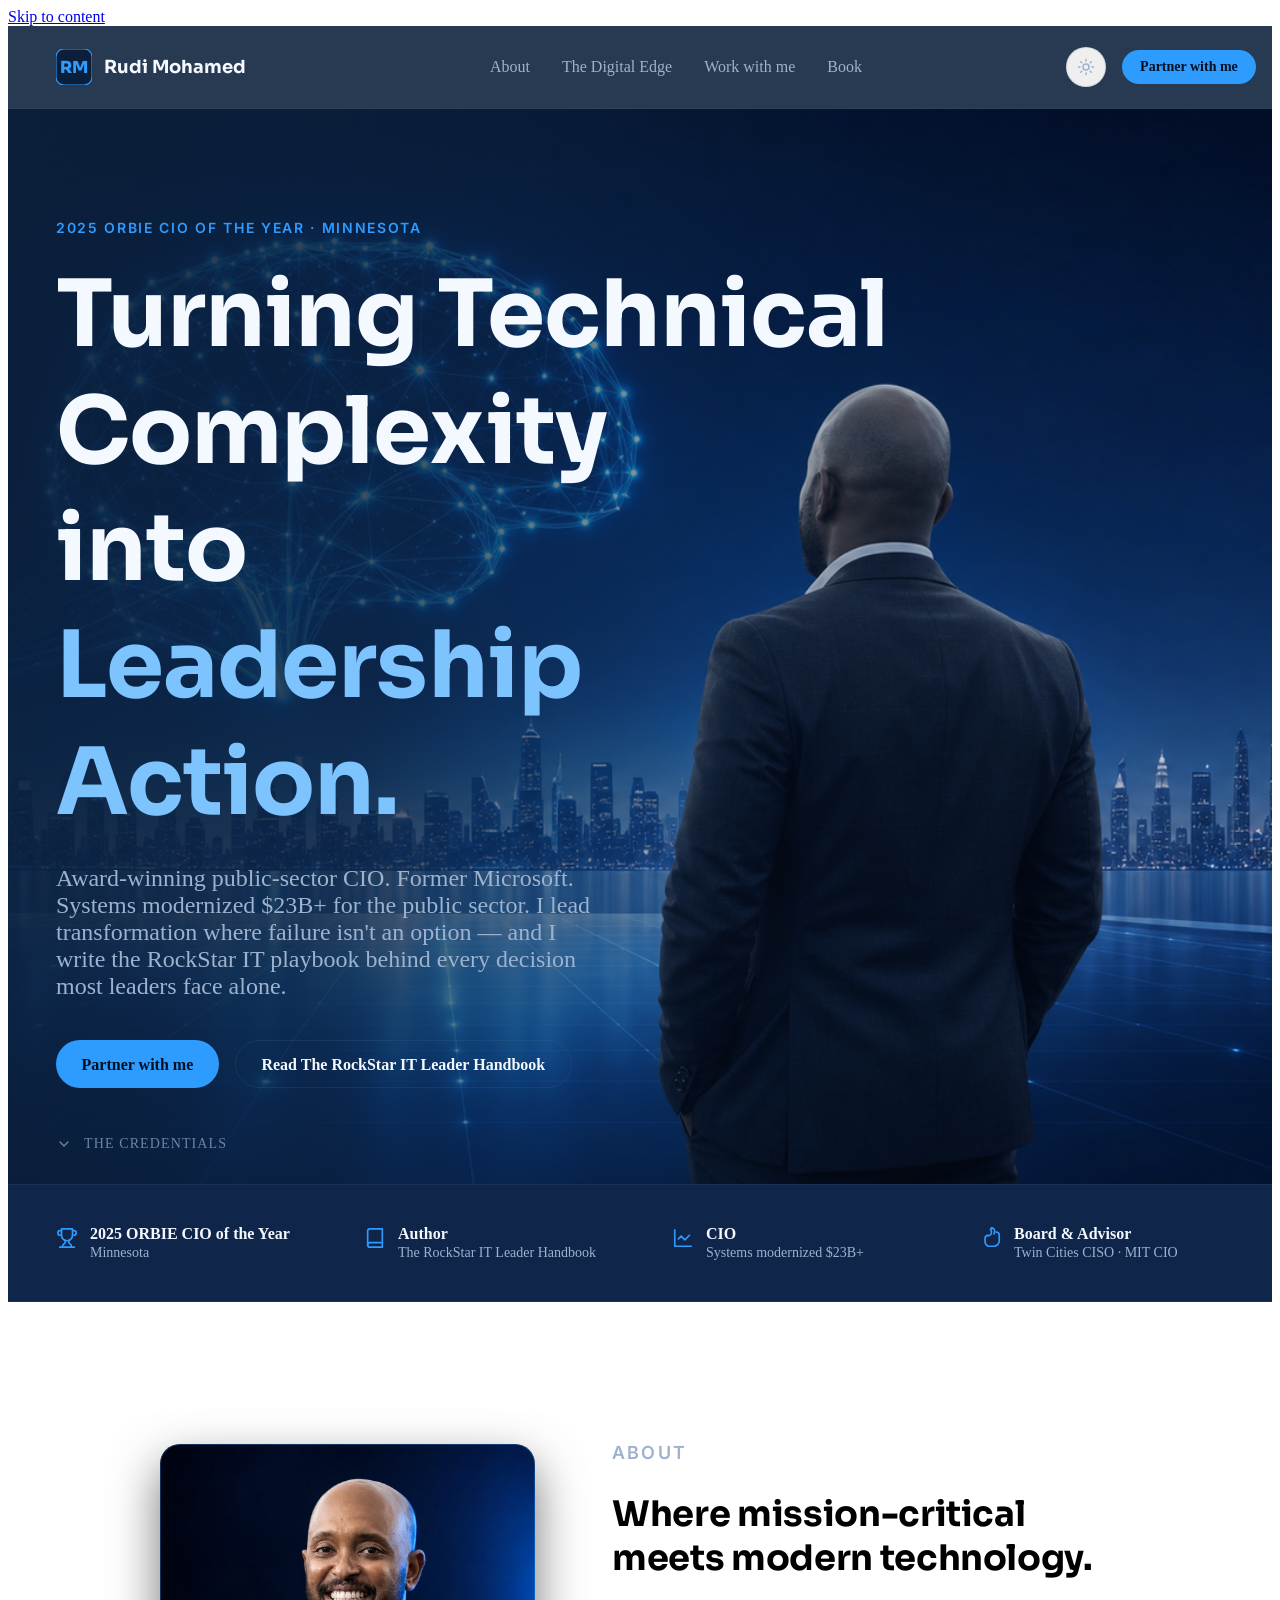
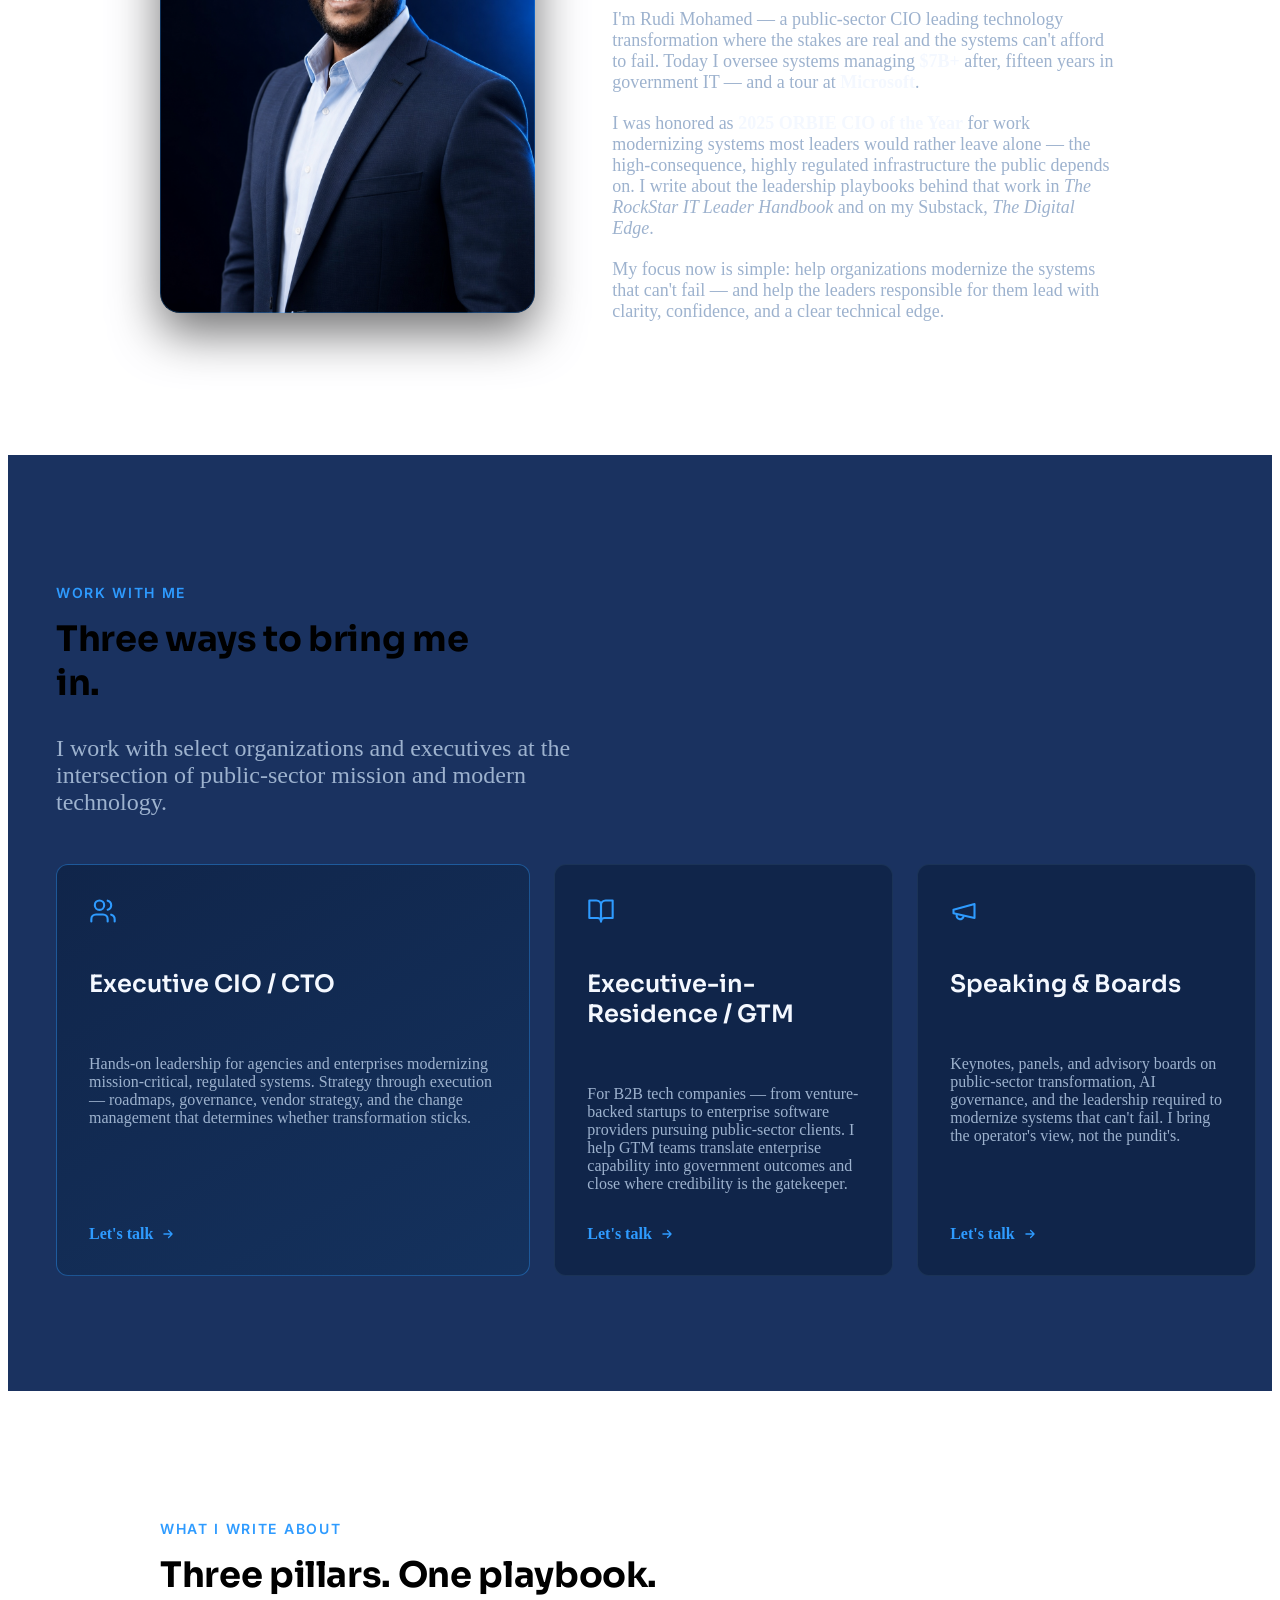
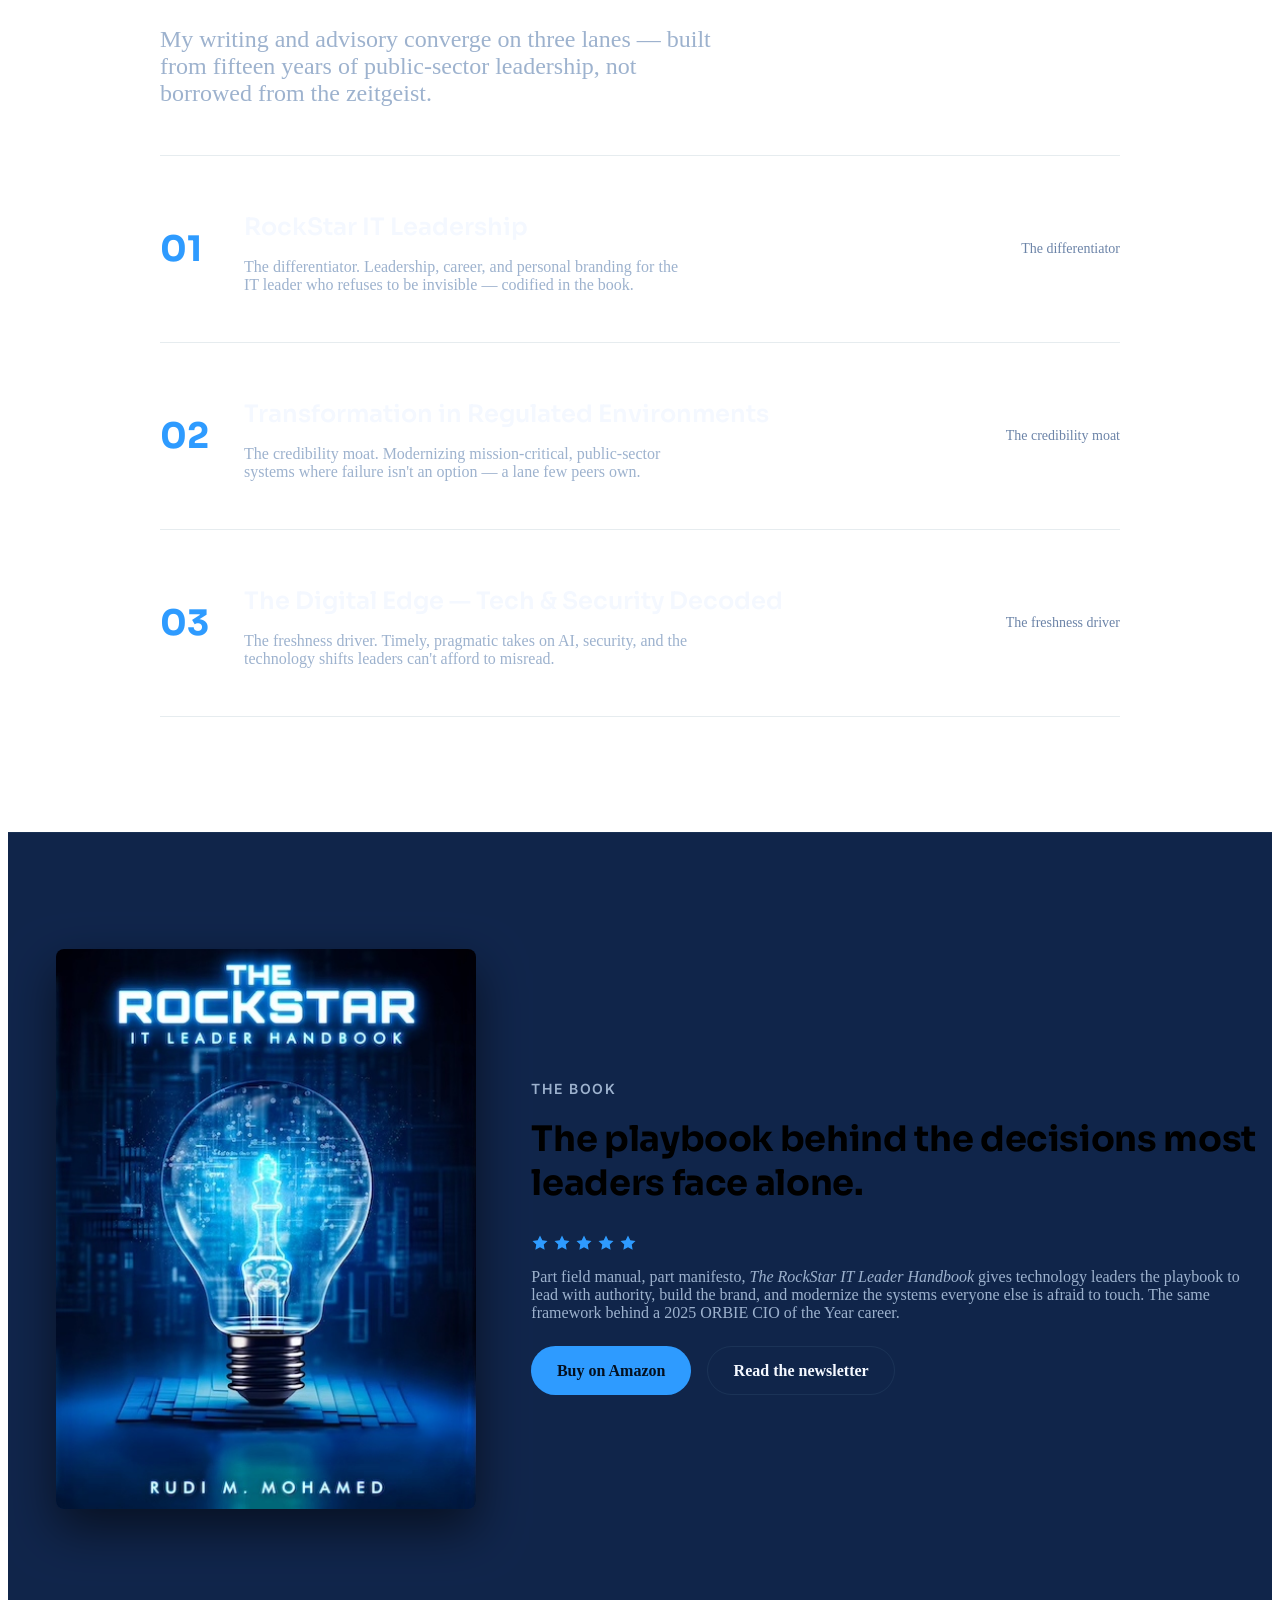
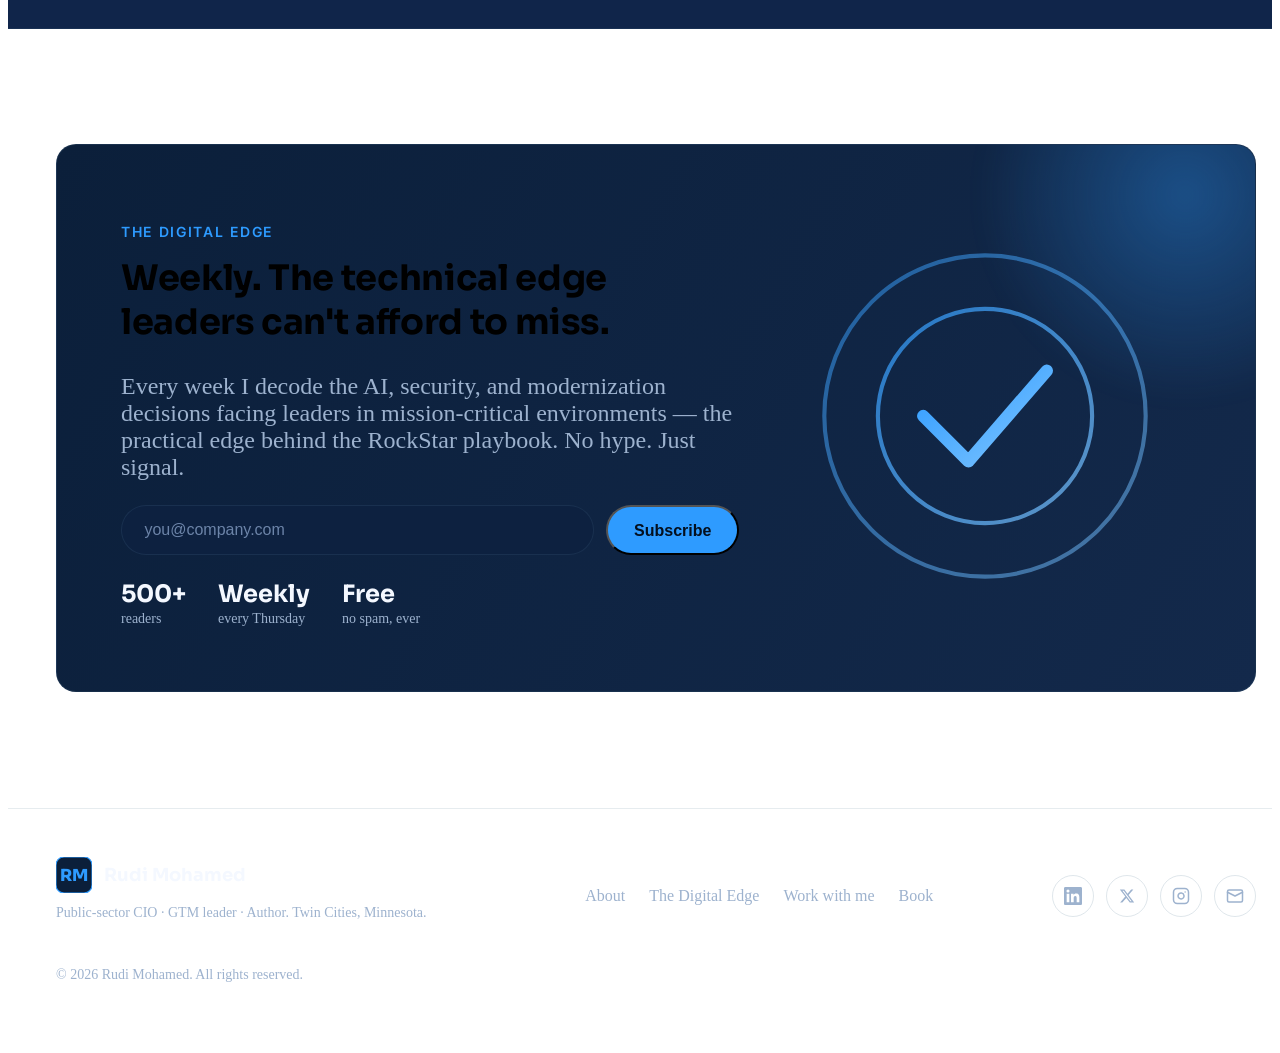
==== index.html @ 2e48d448 "Update text to include non-breaking space" ====
<!DOCTYPE html>
<html lang="en" data-theme="dark">
  <head>
    <meta charset="UTF-8" />
    <meta name="viewport" content="width=device-width, initial-scale=1.0" />
    <title>Rudi Mohamed — Public-Sector CIO · GTM Leader · Author</title>
    <meta
      name="description"
      content="2025 ORBIE CIO of the Year. Former Microsoft. CIO at Minnesota Housing Finance Agency, having modernized $23B+ in systems for the State of Minnesota. Rudi Mohamed modernizes the systems that can't afford to fail."
    />
    <link rel="canonical" href="https://rudimohamed.com/" />

    <!-- Open Graph -->
    <meta property="og:title" content="Rudi Mohamed — Public-Sector CIO & GTM Leader" />
    <meta
      property="og:description"
      content="Award-winning public-sector CIO. Former Microsoft. I lead transformation where failure isn't an option."
    />
    <meta property="og:type" content="website" />
    <meta property="og:url" content="https://rudimohamed.com/" />
    <meta property="og:site_name" content="Rudi Mohamed" />
    <meta property="og:image" content="https://rudimohamed.com/assets/hero-bg.png" />

    <!-- Twitter / X card -->
    <meta name="twitter:card" content="summary_large_image" />
    <meta name="twitter:title" content="Rudi Mohamed — Public-Sector CIO & GTM Leader" />
    <meta
      name="twitter:description"
      content="2025 ORBIE CIO of the Year. Former Microsoft. CIO, Minnesota Housing Finance Agency. Modernized $23B+ in systems for the State of Minnesota."
    />
    <meta name="twitter:image" content="https://rudimohamed.com/assets/hero-bg.png" />
    <meta name="twitter:site" content="@rudimohamed" />

    <!-- JSON-LD: Person entity for brand SEO -->
    <script type="application/ld+json">
    {
      "@context": "https://schema.org",
      "@type": "Person",
      "name": "Rudi Mohamed",
      "url": "https://rudimohamed.com/",
      "jobTitle": "Chief Information Officer",
      "worksFor": { "@type": "Organization", "name": "Minnesota Housing Finance Agency" },
      "description": "2025 ORBIE CIO of the Year. CIO at Minnesota Housing Finance Agency, having modernized $23B+ in systems for the State of Minnesota. GTM leader and author of The RockStar IT Leader Handbook.",
      "homeLocation": { "@type": "Place", "name": "Twin Cities, Minnesota, United States" },
      "sameAs": [
        "https://www.linkedin.com/in/rudi-mohamed/",
        "https://twitter.com/rudimohamed",
        "https://www.instagram.com/rudi_mohamed/"
      ]
    }
    </script>

    <link rel="preconnect" href="https://fonts.googleapis.com" />
    <link rel="preconnect" href="https://fonts.gstatic.com" crossorigin />
    <link rel="preconnect" href="https://api.fontshare.com" />
    <link
      href="https://fonts.googleapis.com/css2?family=Sora:wght@400;600;700;800&family=Inter:wght@400;500;600;700&display=swap"
      rel="stylesheet"
    />
    <link rel="stylesheet" href="./base.css" />
    <link rel="stylesheet" href="./style.css" />

    <link
      rel="icon"
      href="data:image/svg+xml,%3Csvg xmlns='http://www.w3.org/2000/svg' viewBox='0 0 100 100'%3E%3Crect width='100' height='100' rx='22' fill='%230b1f3a' stroke='%232e9bff' stroke-width='3'/%3E%3Ctext x='50' y='50' text-anchor='middle' dominant-baseline='central' font-family='Arial,sans-serif' font-size='46' font-weight='800' fill='%232e9bff' letter-spacing='-1'%3ERM%3C/text%3E%3C/svg%3E"
    />
  </head>
  <body>
    <a class="sr-only" href="#main">Skip to content</a>

    <!-- ============== HEADER ============== -->
    <header class="site-header">
      <div class="container nav-row">
        <a href="#" class="brand" aria-label="Rudi Mohamed — home">
          <svg
            class="brand-mark"
            viewBox="0 0 100 100"
            fill="none"
            aria-hidden="true"
            xmlns="http://www.w3.org/2000/svg"
          >
            <rect width="100" height="100" rx="22" fill="#0b1f3a" stroke="#2e9bff" stroke-width="3"/>
            <text x="50" y="50" text-anchor="middle" dominant-baseline="central" font-family="Sora, 'Segoe UI', sans-serif" font-size="46" font-weight="800" fill="#2e9bff" letter-spacing="-1">RM</text>
          </svg>
          Rudi Mohamed
        </a>

        <nav aria-label="Primary">
          <ul class="nav-links" id="primary-nav">
            <li><a href="#about">About</a></li>
            <li><a href="#edge">The Digital Edge</a></li>
            <li><a href="#work">Work with me</a></li>
            <li><a href="#book">Book</a></li>
          </ul>
        </nav>

        <div class="nav-actions">
          <button
            class="theme-toggle"
            id="theme-toggle"
            aria-label="Toggle color theme"
            type="button"
          >
            <svg
              class="icon-moon"
              width="18"
              height="18"
              viewBox="0 0 24 24"
              fill="none"
              stroke="currentColor"
              stroke-width="2"
              stroke-linecap="round"
              stroke-linejoin="round"
            >
              <path d="M21 12.8A9 9 0 1 1 11.2 3 7 7 0 0 0 21 12.8z" />
            </svg>
            <svg
              class="icon-sun"
              width="18"
              height="18"
              viewBox="0 0 24 24"
              fill="none"
              stroke="currentColor"
              stroke-width="2"
              stroke-linecap="round"
              stroke-linejoin="round"
              style="display: none"
            >
              <circle cx="12" cy="12" r="4" />
              <path d="M12 2v2M12 20v2M4.9 4.9l1.4 1.4M17.7 17.7l1.4 1.4M2 12h2M20 12h2M4.9 19.1l1.4-1.4M17.7 6.3l1.4-1.4" />
            </svg>
          </button>
          <a href="#work" class="btn btn--primary btn--sm" data-testid="cta-nav-partner"
            >Partner with me</a
          >
          <button
            class="mobile-menu-btn"
            id="mobile-menu-btn"
            aria-label="Toggle menu"
            aria-expanded="false"
            aria-controls="primary-nav"
            type="button"
          >
            <svg
              width="22"
              height="22"
              viewBox="0 0 24 24"
              fill="none"
              stroke="currentColor"
              stroke-width="2"
              stroke-linecap="round"
            >
              <line x1="3" y1="6" x2="21" y2="6" />
              <line x1="3" y1="12" x2="21" y2="12" />
              <line x1="3" y1="18" x2="21" y2="18" />
            </svg>
          </button>
        </div>
      </div>
    </header>

    <main id="main">
      <!-- ============== HERO ============== -->
      <section class="hero" aria-label="Introduction">
        <img
          class="hero-bg"
          src="./assets/hero-bg.png"
          alt=""
          aria-hidden="true"
          decoding="async"
          fetchpriority="high"
        />
        <div class="hero-scrim" aria-hidden="true"></div>

        <div class="container hero-inner">
          <div class="hero-content">
            <p class="eyebrow">2025 ORBIE CIO of the Year · Minnesota</p>
            <h1>
               Turning&nbsp;Technical<br />
  Complexity<br />
  into<br />
  <em>Leadership</em><br />
  <em>Action.</em>
            </h1>
            <p class="lede">
              Award-winning public-sector CIO. Former Microsoft. Systems modernized
              $23B+ for the public sector. I lead transformation where failure isn't an
              option — and I write the RockStar IT playbook behind every decision most
              leaders face alone.
            </p>
            <div class="hero-actions">
              <a href="#work" class="btn btn--primary" data-testid="cta-hero-partner"
                >Partner with me</a
              >
              <a
                href="#book"
                class="btn btn--ghost"
                data-testid="cta-hero-handbook"
                >Read The RockStar IT Leader Handbook</a
              >
            </div>
          </div>
        </div>

        <div class="hero-scroll-cue" aria-hidden="true">
          <svg
            width="16"
            height="16"
            viewBox="0 0 24 24"
            fill="none"
            stroke="currentColor"
            stroke-width="2"
            stroke-linecap="round"
            stroke-linejoin="round"
          >
            <path d="M6 9l6 6 6-6" />
          </svg>
          The credentials
        </div>
      </section>

      <!-- ============== CREDENTIAL STRIP ============== -->
      <section class="credential-strip" aria-label="Credentials">
        <div class="container">
          <div class="credential-grid">
            <div class="credential-item" data-reveal>
              <svg width="22" height="22" viewBox="0 0 24 24" fill="none" stroke="currentColor" stroke-width="1.8" stroke-linecap="round" stroke-linejoin="round"><path d="M6 9H4.5a2.5 2.5 0 0 1 0-5H6"/><path d="M18 9h1.5a2.5 2.5 0 0 0 0-5H18"/><path d="M4 22h16"/><path d="M10 14.66V17c0 .55-.47.98-.97 1.21C7.85 18.75 7 20.24 7 22"/><path d="M14 14.66V17c0 .55.47.98.97 1.21C16.15 18.75 17 20.24 17 22"/><path d="M18 2H6v7a6 6 0 0 0 12 0V2Z"/></svg>
              <div>
                <strong>2025 ORBIE CIO of the Year</strong>
                <span>Minnesota</span>
              </div>
            </div>
            <div class="credential-item" data-reveal>
              <svg width="22" height="22" viewBox="0 0 24 24" fill="none" stroke="currentColor" stroke-width="1.8" stroke-linecap="round" stroke-linejoin="round"><path d="M4 19.5A2.5 2.5 0 0 1 6.5 17H20"/><path d="M6.5 2H20v20H6.5A2.5 2.5 0 0 1 4 19.5v-15A2.5 2.5 0 0 1 6.5 2z"/></svg>
              <div>
                <strong>Author</strong>
                <span>The RockStar IT Leader Handbook</span>
              </div>
            </div>
            <div class="credential-item" data-reveal>
              <svg width="22" height="22" viewBox="0 0 24 24" fill="none" stroke="currentColor" stroke-width="1.8" stroke-linecap="round" stroke-linejoin="round"><path d="M3 3v18h18"/><path d="m19 9-5 5-4-4-3 3"/></svg>
              <div>
                <strong>CIO</strong>
                <span>Systems modernized $23B+</span>
              </div>
            </div>
            <div class="credential-item" data-reveal>
              <svg width="22" height="22" viewBox="0 0 24 24" fill="none" stroke="currentColor" stroke-width="1.8" stroke-linecap="round" stroke-linejoin="round"><path d="M7.69 9.42A3.37 3.37 0 0 0 9 9.5a3.48 3.48 0 0 0 3.5-3.5V5a3.35 3.35 0 0 0-1-2.39A3.48 3.48 0 0 1 12.5 1a3.5 3.5 0 0 1 3.5 3.5c0 1.12-.28 2.18-.78 3.11"/><path d="M9 9a3.5 3.5 0 0 0-3.5 3.5v3.07A6 6 0 0 0 9 21h6a6 6 0 0 0 6-6V9a3.5 3.5 0 0 0-3.5-3.5"/></svg>
              <div>
                <strong>Board &amp; Advisor</strong>
                <span>Twin Cities CISO · MIT CIO</span>
              </div>
            </div>
          </div>
        </div>
      </section>

      <!-- ============== ABOUT ============== -->
      <section class="section-pad" id="about" aria-labelledby="about-title">
        <div class="container container--narrow">
          <div class="about-grid">
            <div class="about-portrait" data-reveal>
              <img
                src="./assets/bio-portrait.png"
                alt="Portrait of Rudi Mohamed, public-sector CIO and author"
                loading="lazy"
                decoding="async"
                width="640"
                height="800"
              />
            </div>
            <div class="about-copy" data-reveal>
              <p class="eyebrow">About</p>
              <h2 id="about-title">
                Where mission-critical meets modern technology.
              </h2>
              <p>
                I'm Rudi Mohamed — a public-sector CIO leading technology
                transformation where the stakes are real and the systems can't
                afford to fail. Today I oversee systems managing <strong>$7B+</strong> after, fifteen years in government IT — and a tour at
                <strong>Microsoft</strong>.
              </p>
              <p>
                I was honored as <strong>2025 ORBIE CIO of the Year</strong> for
                work modernizing systems most leaders would rather leave alone —
                the high-consequence, highly regulated infrastructure the public
                depends on. I write about the leadership playbooks behind that work
                in <em>The RockStar IT Leader Handbook</em> and on my Substack,
                <em>The Digital Edge</em>.
              </p>
              <p>
                My focus now is simple: help organizations modernize the systems
                that can't fail — and help the leaders responsible for them lead
                with clarity, confidence, and a clear technical edge.
              </p>
            </div>
          </div>
        </div>
      </section>

      <!-- ============== WORK WITH ME ============== -->
      <section class="section-pad" id="work" aria-labelledby="work-title" style="background: var(--color-surface-offset)">
        <div class="container">
          <p class="eyebrow" data-reveal>Work with me</p>
          <h2 id="work-title" data-reveal style="max-width: 16ch; margin-top: var(--space-4)">
            Three ways to bring me in.
          </h2>
          <p class="lede" data-reveal style="margin-top: var(--space-5)">
            I work with select organizations and executives at the intersection of
            public-sector mission and modern technology.
          </p>

          <div class="work-list">
            <article class="work-card work-card--feature" data-reveal>
              <div class="icon-wrap">
                <svg width="28" height="28" viewBox="0 0 24 24" fill="none" stroke="currentColor" stroke-width="1.8" stroke-linecap="round" stroke-linejoin="round"><path d="M16 21v-2a4 4 0 0 0-4-4H6a4 4 0 0 0-4 4v2"/><circle cx="9" cy="7" r="4"/><path d="M22 21v-2a4 4 0 0 0-3-3.87"/><path d="M16 3.13a4 4 0 0 1 0 7.75"/></svg>
              </div>
              <h3>Executive CIO / CTO</h3>
              <p>
                Hands-on leadership for agencies and enterprises modernizing
                mission-critical, regulated systems. Strategy through execution —
                roadmaps, governance, vendor strategy, and the change management
                that determines whether transformation sticks.
              </p>
              <a href="mailto:rudi@rudimohamed.com" data-testid="cta-work-advisory"
                >Let's talk
                <svg width="14" height="14" viewBox="0 0 24 24" fill="none" stroke="currentColor" stroke-width="2.2" stroke-linecap="round" stroke-linejoin="round"><path d="M5 12h14M13 6l6 6-6 6"/></svg></a
              >
            </article>

            <article class="work-card" data-reveal>
              <div class="icon-wrap">
                <svg width="28" height="28" viewBox="0 0 24 24" fill="none" stroke="currentColor" stroke-width="1.8" stroke-linecap="round" stroke-linejoin="round"><path d="M2 3h6a4 4 0 0 1 4 4v14a3 3 0 0 0-3-3H2z"/><path d="M22 3h-6a4 4 0 0 0-4 4v14a3 3 0 0 1 3-3h7z"/></svg>
              </div>
              <h3>Executive-in-Residence / GTM</h3>
              <p>
                For B2B tech companies — from venture-backed startups to enterprise software providers pursuing public-sector clients. I help GTM teams translate
                enterprise capability into government outcomes and close where
                credibility is the gatekeeper.
              </p>
              <a href="mailto:rudi@rudimohamed.com" data-testid="cta-work-eir"
                >Let's talk
                <svg width="14" height="14" viewBox="0 0 24 24" fill="none" stroke="currentColor" stroke-width="2.2" stroke-linecap="round" stroke-linejoin="round"><path d="M5 12h14M13 6l6 6-6 6"/></svg></a
              >
            </article>

            <article class="work-card" data-reveal>
              <div class="icon-wrap">
                <svg width="28" height="28" viewBox="0 0 24 24" fill="none" stroke="currentColor" stroke-width="1.8" stroke-linecap="round" stroke-linejoin="round"><path d="M3 11l18-5v12L3 14v-3z"/><path d="M11.6 16.8a3 3 0 1 1-5.8-1.6"/></svg>
              </div>
              <h3>Speaking &amp; Boards</h3>
              <p>
                Keynotes, panels, and advisory boards on public-sector
                transformation, AI governance, and the leadership required to
                modernize systems that can't fail. I bring the operator's view, not
                the pundit's.
              </p>
              <a href="mailto:rudi@rudimohamed.com" data-testid="cta-work-speaking"
                >Let's talk
                <svg width="14" height="14" viewBox="0 0 24 24" fill="none" stroke="currentColor" stroke-width="2.2" stroke-linecap="round" stroke-linejoin="round"><path d="M5 12h14M13 6l6 6-6 6"/></svg></a
              >
            </article>
          </div>
        </div>
      </section>

      <!-- ============== PILLARS ============== -->
      <section class="section-pad" aria-labelledby="pillars-title">
        <div class="container container--narrow">
          <p class="eyebrow" data-reveal>What I write about</p>
          <h2 id="pillars-title" data-reveal style="margin-top: var(--space-4)">
            Three pillars. One playbook.
          </h2>
          <p class="lede" data-reveal style="margin-top: var(--space-5)">
            My writing and advisory converge on three lanes — built from fifteen
            years of public-sector leadership, not borrowed from the zeitgeist.
          </p>

          <div class="pillars-wrap" data-reveal>
            <div class="pillar-row">
              <div class="pillar-num">01</div>
              <div class="pillar-body">
                <h3>RockStar IT Leadership</h3>
                <p>
                  The differentiator. Leadership, career, and personal branding for
                  the IT leader who refuses to be invisible — codified in the book.
                </p>
              </div>
              <div class="pillar-tag">The differentiator</div>
            </div>
            <div class="pillar-row">
              <div class="pillar-num">02</div>
              <div class="pillar-body">
                <h3>Transformation in Regulated Environments</h3>
                <p>
                  The credibility moat. Modernizing mission-critical, public-sector
                  systems where failure isn't an option — a lane few peers own.
                </p>
              </div>
              <div class="pillar-tag">The credibility moat</div>
            </div>
            <div class="pillar-row">
              <div class="pillar-num">03</div>
              <div class="pillar-body">
                <h3>The Digital Edge — Tech &amp; Security Decoded</h3>
                <p>
                  The freshness driver. Timely, pragmatic takes on AI, security, and
                  the technology shifts leaders can't afford to misread.
                </p>
              </div>
              <div class="pillar-tag">The freshness driver</div>
            </div>
          </div>
        </div>
      </section>

      <!-- ============== BOOK ============== -->
      <section class="book-section section-pad" id="book" aria-labelledby="book-title">
        <div class="container">
          <div class="book-grid">
            <div class="book-cover-wrap" data-reveal>
              <img
                class="book-cover-art"
                src="./assets/book-cover.png"
                alt="Cover of The RockStar IT Leader Handbook by Rudi M. Mohamed"
                loading="lazy"
                decoding="async"
                width="420"
                height="560"
              />
            </div>

            <div class="book-copy" data-reveal>
              <p class="eyebrow">The book</p>
              <h2 id="book-title" style="margin-top: var(--space-4)">
                The playbook behind the decisions most leaders face alone.
              </h2>
              <div class="stars" aria-label="5 out of 5 stars">
                <svg width="18" height="18" viewBox="0 0 24 24" fill="currentColor"><path d="M12 2l3.09 6.26L22 9.27l-5 4.87 1.18 6.88L12 17.77l-6.18 3.25L7 14.14 2 9.27l6.91-1.01z"/></svg>
                <svg width="18" height="18" viewBox="0 0 24 24" fill="currentColor"><path d="M12 2l3.09 6.26L22 9.27l-5 4.87 1.18 6.88L12 17.77l-6.18 3.25L7 14.14 2 9.27l6.91-1.01z"/></svg>
                <svg width="18" height="18" viewBox="0 0 24 24" fill="currentColor"><path d="M12 2l3.09 6.26L22 9.27l-5 4.87 1.18 6.88L12 17.77l-6.18 3.25L7 14.14 2 9.27l6.91-1.01z"/></svg>
                <svg width="18" height="18" viewBox="0 0 24 24" fill="currentColor"><path d="M12 2l3.09 6.26L22 9.27l-5 4.87 1.18 6.88L12 17.77l-6.18 3.25L7 14.14 2 9.27l6.91-1.01z"/></svg>
                <svg width="18" height="18" viewBox="0 0 24 24" fill="currentColor"><path d="M12 2l3.09 6.26L22 9.27l-5 4.87 1.18 6.88L12 17.77l-6.18 3.25L7 14.14 2 9.27l6.91-1.01z"/></svg>
              </div>
              <p>
                Part field manual, part manifesto, <em>The RockStar IT Leader
                Handbook</em> gives technology leaders the playbook to lead with
                authority, build the brand, and modernize the systems everyone else
                is afraid to touch. The same framework behind a 2025 ORBIE CIO of
                the Year career.
              </p>
              <div class="book-actions">
                <a
                  href="https://www.amazon.com/s?k=RockStar+IT+Leader+Handbook+Rudi+Mohamed"
                  target="_blank"
                  rel="noopener noreferrer"
                  class="btn btn--primary"
                  data-testid="cta-book-amazon"
                  >Buy on Amazon</a
                >
                <a href="#edge" class="btn btn--ghost" data-testid="cta-book-substack"
                  >Read the newsletter</a
                >
              </div>
            </div>
          </div>
        </div>
      </section>

      <!-- ============== NEWSLETTER ============== -->
      <section class="section-pad" id="edge" aria-labelledby="edge-title">
        <div class="container">
          <div class="newsletter-band" data-reveal>
            <div>
              <p class="eyebrow">The Digital Edge</p>
              <h2 id="edge-title" style="margin-top: var(--space-4)">
                Weekly. The technical edge leaders can't afford to miss.
              </h2>
              <p class="lede" style="margin-top: var(--space-5); max-width: 52ch">
                Every week I decode the AI, security, and modernization decisions
                facing leaders in mission-critical environments — the practical edge
                behind the RockStar playbook. No hype. Just signal.
              </p>
              <form
                class="newsletter-form"
                onsubmit="event.preventDefault(); this.querySelector('input').value=''; this.querySelector('button').textContent='Check your inbox ✓';"
                data-testid="form-newsletter"
              >
                <input
                  type="email"
                  required
                  aria-label="Email address"
                  placeholder="you@company.com"
                  data-testid="input-newsletter-email"
                />
                <button type="submit" class="btn btn--primary" data-testid="cta-newsletter-submit">
                  Subscribe
                </button>
              </form>
              <div class="newsletter-stats">
                <div><strong>500+</strong><span>readers</span></div>
                <div><strong>Weekly</strong><span>every Thursday</span></div>
                <div><strong>Free</strong><span>no spam, ever</span></div>
              </div>
            </div>
            <div aria-hidden="true">
              <svg viewBox="0 0 200 200" fill="none" xmlns="http://www.w3.org/2000/svg">
                <defs>
                  <linearGradient id="nl-glow" x1="0" y1="0" x2="1" y2="1">
                    <stop offset="0" stop-color="#2e9bff"/>
                    <stop offset="1" stop-color="#7dc4ff"/>
                  </linearGradient>
                </defs>
                <circle cx="100" cy="100" r="78" stroke="url(#nl-glow)" stroke-width="2" opacity="0.5"/>
                <circle cx="100" cy="100" r="52" stroke="url(#nl-glow)" stroke-width="2" opacity="0.7"/>
                <path d="M70 100l22 22 38-44" stroke="url(#nl-glow)" stroke-width="6" stroke-linecap="round" stroke-linejoin="round"/>
              </svg>
            </div>
          </div>
        </div>
      </section>
    </main>

    <!-- ============== FOOTER ============== -->
    <footer class="site-footer">
      <div class="container footer-row">
        <div>
          <a href="#" class="brand" aria-label="Rudi Mohamed — home">
            <svg
              class="brand-mark"
              viewBox="0 0 100 100"
              fill="none"
              aria-hidden="true"
              xmlns="http://www.w3.org/2000/svg"
            >
              <rect width="100" height="100" rx="22" fill="#0b1f3a" stroke="#2e9bff" stroke-width="3"/>
              <text x="50" y="50" text-anchor="middle" dominant-baseline="central" font-family="Sora, 'Segoe UI', sans-serif" font-size="46" font-weight="800" fill="#2e9bff" letter-spacing="-1">RM</text>
            </svg>
            Rudi Mohamed
          </a>
          <p class="text-muted" style="font-size: var(--text-xs); margin-top: var(--space-3)">
            Public-sector CIO · GTM leader · Author. Twin Cities, Minnesota.
          </p>
        </div>

        <ul class="footer-links">
          <li><a href="#about">About</a></li>
          <li><a href="#edge">The Digital Edge</a></li>
          <li><a href="#work">Work with me</a></li>
          <li><a href="#book">Book</a></li>
        </ul>

        <div class="social-row">
          <a href="https://www.linkedin.com/in/rudi-mohamed/" target="_blank" rel="noopener noreferrer" aria-label="LinkedIn">
            <svg width="18" height="18" viewBox="0 0 24 24" fill="currentColor"><path d="M20.45 20.45h-3.55v-5.57c0-1.33-.02-3.04-1.85-3.04-1.85 0-2.13 1.45-2.13 2.94v5.67H9.36V9h3.41v1.56h.05c.48-.9 1.64-1.85 3.37-1.85 3.6 0 4.27 2.37 4.27 5.45v6.29zM5.34 7.43a2.06 2.06 0 1 1 0-4.12 2.06 2.06 0 0 1 0 4.12zM7.12 20.45H3.56V9h3.56v11.45zM22.22 0H1.77C.8 0 0 .78 0 1.74v20.51C0 23.22.8 24 1.77 24h20.45c.98 0 1.78-.78 1.78-1.75V1.74C24 .78 23.2 0 22.22 0z"/></svg>
          </a>
          <a href="https://twitter.com/rudimohamed" target="_blank" rel="noopener noreferrer" aria-label="X (Twitter)">
            <svg width="16" height="16" viewBox="0 0 24 24" fill="currentColor"><path d="M18.244 2.25h3.308l-7.227 8.26 8.502 11.24H16.17l-5.214-6.817L4.99 21.75H1.68l7.73-8.835L1.254 2.25H8.08l4.713 6.231zm-1.161 17.52h1.833L7.084 4.126H5.117z"/></svg>
          </a>
          <a href="https://www.instagram.com/rudi_mohamed/" target="_blank" rel="noopener noreferrer" aria-label="Instagram">
            <svg width="18" height="18" viewBox="0 0 24 24" fill="none" stroke="currentColor" stroke-width="2" stroke-linecap="round" stroke-linejoin="round"><rect x="2" y="2" width="20" height="20" rx="5"/><path d="M16 11.37A4 4 0 1 1 12.63 8 4 4 0 0 1 16 11.37z"/><line x1="17.5" y1="6.5" x2="17.51" y2="6.5"/></svg>
          </a>
          <a href="mailto:rudi@rudimohamed.com" aria-label="Email">
            <svg width="18" height="18" viewBox="0 0 24 24" fill="none" stroke="currentColor" stroke-width="2" stroke-linecap="round" stroke-linejoin="round"><rect x="2" y="4" width="20" height="16" rx="2"/><path d="m22 7-10 5L2 7"/></svg>
          </a>
        </div>
      </div>
      <div class="container" style="margin-top: var(--space-8)">
        <p class="text-muted" style="font-size: var(--text-xs)">
          © <span id="year"></span> Rudi Mohamed. All rights reserved.
        </p>
      </div>
    </footer>

    <script src="./app.js" defer></script>
  </body>
</html>
---- style.css ----
/* ===================================================================
   Rudi Mohamed — Executive Navy Design System
   =================================================================== */

:root {
  /* Type scale */
  --text-xs: clamp(0.75rem, 0.7rem + 0.25vw, 0.875rem);
  --text-sm: clamp(0.875rem, 0.8rem + 0.35vw, 1rem);
  --text-base: clamp(1rem, 0.95rem + 0.25vw, 1.125rem);
  --text-lg: clamp(1.125rem, 1rem + 0.75vw, 1.5rem);
  --text-xl: clamp(1.5rem, 1.2rem + 1.25vw, 2.25rem);
  --text-2xl: clamp(2rem, 1.2rem + 2.5vw, 3.5rem);
  --text-3xl: clamp(2.5rem, 1rem + 4vw, 5rem);
  --text-hero: clamp(2.75rem, 0.6rem + 6.5vw, 6.5rem);

  /* 4px spacing */
  --space-1: 0.25rem;
  --space-2: 0.5rem;
  --space-3: 0.75rem;
  --space-4: 1rem;
  --space-5: 1.25rem;
  --space-6: 1.5rem;
  --space-8: 2rem;
  --space-10: 2.5rem;
  --space-12: 3rem;
  --space-16: 4rem;
  --space-20: 5rem;
  --space-24: 6rem;
  --space-32: 8rem;

  --radius-sm: 0.375rem;
  --radius-md: 0.5rem;
  --radius-lg: 0.75rem;
  --radius-xl: 1.25rem;
  --radius-full: 9999px;

  --transition-interactive: 180ms cubic-bezier(0.16, 1, 0.3, 1);
  --ease-out: cubic-bezier(0.16, 1, 0.3, 1);

  --content-narrow: 640px;
  --content-default: 960px;
  --content-wide: 1200px;
  --content-full: 100%;

  /* Fonts */
  --font-display: 'Sora', 'Segoe UI', sans-serif;
  --font-body: 'Inter', 'Segoe UI', sans-serif;
}

/* ---------------- DARK MODE (Executive Navy — brand default) ---------------- */
:root,
[data-theme='dark'] {
  --color-bg: #0b1f3a;
  --color-bg-2: #13294b;
  --color-surface: #10254a;
  --color-surface-2: #152c54;
  --color-surface-offset: #1a3260;
  --color-border: oklch(0.55 0.06 240 / 0.18);
  --color-divider: oklch(0.55 0.06 240 / 0.14);

  --color-text: #f4f8ff;
  --color-text-muted: #9db2ce;
  --color-text-faint: #6c84a8;
  --color-text-inverse: #0b1f3a;

  --color-primary: #2e9bff;
  --color-primary-hover: #5cb2ff;
  --color-primary-active: #1b7fe0;
  --color-primary-highlight: #7dc4ff;

  --shadow-sm: 0 1px 2px oklch(0.05 0.03 240 / 0.35);
  --shadow-md: 0 8px 24px oklch(0.05 0.03 240 / 0.45);
  --shadow-lg: 0 20px 48px oklch(0.03 0.03 240 / 0.55);
}

/* ---------------- LIGHT MODE (day variant) ---------------- */
[data-theme='light'] {
  --color-bg: #f4f7fc;
  --color-bg-2: #eaf0fa;
  --color-surface: #ffffff;
  --color-surface-2: #f7f9fd;
  --color-surface-offset: #eef2fa;
  --color-border: oklch(0.3 0.05 240 / 0.12);
  --color-divider: oklch(0.3 0.05 240 / 0.09);

  --color-text: #0b1f3a;
  --color-text-muted: #46577a;
  --color-text-faint: #7c8caa;
  --color-text-inverse: #f4f8ff;

  --color-primary: #1b7fe0;
  --color-primary-hover: #1467bd;
  --color-primary-active: #0f5296;
  --color-primary-highlight: #cfe6ff;

  --shadow-sm: 0 1px 2px oklch(0.2 0.02 240 / 0.06);
  --shadow-md: 0 8px 24px oklch(0.2 0.02 240 / 0.08);
  --shadow-lg: 0 20px 48px oklch(0.2 0.02 240 / 0.1);
}

@media (prefers-color-scheme: light) {
  :root:not([data-theme]) {
    --color-bg: #f4f7fc;
    --color-bg-2: #eaf0fa;
    --color-surface: #ffffff;
    --color-surface-2: #f7f9fd;
    --color-surface-offset: #eef2fa;
    --color-border: oklch(0.3 0.05 240 / 0.12);
    --color-divider: oklch(0.3 0.05 240 / 0.09);
    --color-text: #0b1f3a;
    --color-text-muted: #46577a;
    --color-text-faint: #7c8caa;
    --color-text-inverse: #f4f8ff;
    --color-primary: #1b7fe0;
    --color-primary-hover: #1467bd;
    --color-primary-active: #0f5296;
    --color-primary-highlight: #cfe6ff;
    --shadow-sm: 0 1px 2px oklch(0.2 0.02 240 / 0.06);
    --shadow-md: 0 8px 24px oklch(0.2 0.02 240 / 0.08);
    --shadow-lg: 0 20px 48px oklch(0.2 0.02 240 / 0.1);
  }
}

/* =================== LAYOUT PRIMITIVES =================== */

.container {
  width: 100%;
  max-width: var(--content-wide);
  margin-inline: auto;
  padding-inline: clamp(var(--space-5), 5vw, var(--space-12));
}

.container--narrow {
  max-width: var(--content-default);
}

section {
  position: relative;
}

.section-pad {
  padding-block: clamp(var(--space-16), 9vw, var(--space-32));
}
.section-pad--tight {
  padding-block: clamp(var(--space-10), 6vw, var(--space-20));
}

/* =================== TYPE UTILITIES =================== */

.eyebrow {
  font-family: var(--font-body);
  font-size: var(--text-xs);
  font-weight: 600;
  letter-spacing: 0.12em;
  text-transform: uppercase;
  color: var(--color-primary);
}

h1,
.h1 {
  font-family: var(--font-display);
  font-weight: 700;
  letter-spacing: -0.01em;
}
h2,
.h2 {
  font-family: var(--font-display);
  font-weight: 700;
  font-size: var(--text-xl);
  letter-spacing: -0.01em;
}
h3,
.h3 {
  font-family: var(--font-display);
  font-weight: 600;
  font-size: var(--text-lg);
}

.lede {
  font-size: var(--text-lg);
  color: var(--color-text-muted);
  max-width: 46ch;
}

.text-muted {
  color: var(--color-text-muted);
}

/* =================== HEADER / NAV =================== */

.site-header {
  position: sticky;
  top: 0;
  z-index: 50;
  background: color-mix(in oklab, var(--color-bg) 88%, transparent);
  backdrop-filter: blur(14px);
  border-bottom: 1px solid var(--color-divider);
}

.nav-row {
  display: flex;
  align-items: center;
  justify-content: space-between;
  padding-block: var(--space-4);
}

.brand {
  display: flex;
  align-items: center;
  gap: var(--space-3);
  font-family: var(--font-display);
  font-weight: 700;
  font-size: var(--text-base);
  color: var(--color-text);
  text-decoration: none;
}

.brand-mark {
  width: 36px;
  height: 36px;
  flex-shrink: 0;
}

.nav-links {
  display: flex;
  align-items: center;
  gap: var(--space-8);
  list-style: none;
}

.nav-links a {
  font-size: var(--text-sm);
  font-weight: 500;
  color: var(--color-text-muted);
  text-decoration: none;
}
.nav-links a:hover {
  color: var(--color-text);
}

.nav-actions {
  display: flex;
  align-items: center;
  gap: var(--space-4);
}

.nav-toggle {
  display: none;
}

.theme-toggle {
  display: inline-flex;
  align-items: center;
  justify-content: center;
  width: 40px;
  height: 40px;
  border-radius: var(--radius-full);
  color: var(--color-text-muted);
  border: 1px solid var(--color-border);
}
.theme-toggle:hover {
  color: var(--color-text);
  border-color: var(--color-primary);
}

.mobile-menu-btn {
  display: none;
  width: 40px;
  height: 40px;
  align-items: center;
  justify-content: center;
  border-radius: var(--radius-md);
  color: var(--color-text);
}

/* =================== BUTTONS =================== */

.btn {
  display: inline-flex;
  align-items: center;
  justify-content: center;
  gap: var(--space-2);
  font-size: var(--text-sm);
  font-weight: 600;
  padding: 0.85em 1.6em;
  border-radius: var(--radius-full);
  text-decoration: none;
  white-space: nowrap;
  line-height: 1.2;
}

.btn--primary {
  background: var(--color-primary);
  color: #04101f;
}
.btn--primary:hover {
  background: var(--color-primary-hover);
  box-shadow: 0 0 0 4px color-mix(in oklab, var(--color-primary) 25%, transparent);
}

.btn--ghost {
  background: transparent;
  color: var(--color-text);
  border: 1px solid var(--color-border);
}
.btn--ghost:hover {
  border-color: var(--color-primary);
  color: var(--color-primary-highlight);
}

.btn--sm {
  padding: 0.6em 1.3em;
  font-size: var(--text-xs);
}

/* =================== HERO =================== */

.hero {
  position: relative;
  min-height: 92vh;
  display: flex;
  align-items: center;
  overflow: hidden;
  isolation: isolate;
}

.hero-bg {
  position: absolute;
  inset: 0;
  z-index: -2;
  width: 100%;
  height: 100%;
  object-fit: cover;
  object-position: 78% center;
}

.hero-scrim {
  position: absolute;
  inset: 0;
  z-index: -1;
  background: linear-gradient(
    100deg,
    color-mix(in oklab, var(--color-bg) 96%, transparent) 0%,
    color-mix(in oklab, var(--color-bg) 78%, transparent) 32%,
    color-mix(in oklab, var(--color-bg) 30%, transparent) 58%,
    color-mix(in oklab, var(--color-bg) 8%, transparent) 100%
  );
}

.hero-inner {
  position: relative;
  z-index: 1;
  padding-block: clamp(var(--space-16), 10vw, var(--space-24));
}

.hero-content {
  max-width: 640px;
}

.hero h1 {
  font-size: var(--text-hero);
  color: var(--color-text);
  margin-block: var(--space-5) var(--space-6);
}

.hero h1 em {
  font-style: normal;
  color: var(--color-primary-highlight);
}

.hero-actions {
  display: flex;
  flex-wrap: wrap;
  gap: var(--space-4);
  margin-top: var(--space-10);
}

.hero-scroll-cue {
  position: absolute;
  bottom: var(--space-8);
  left: clamp(var(--space-5), 5vw, var(--space-12));
  z-index: 1;
  display: flex;
  align-items: center;
  gap: var(--space-3);
  font-size: var(--text-xs);
  color: var(--color-text-faint);
  letter-spacing: 0.08em;
  text-transform: uppercase;
}

.hero-scroll-cue svg {
  animation: bob 2.2s ease-in-out infinite;
}

@keyframes bob {
  0%,
  100% {
    transform: translateY(0);
  }
  50% {
    transform: translateY(6px);
  }
}

/* =================== CREDENTIAL STRIP =================== */

.credential-strip {
  border-top: 1px solid var(--color-divider);
  border-bottom: 1px solid var(--color-divider);
  background: var(--color-surface);
}

.credential-grid {
  display: grid;
  grid-template-columns: repeat(4, 1fr);
  gap: var(--space-8);
  padding-block: var(--space-10);
}

.credential-item {
  display: flex;
  align-items: flex-start;
  gap: var(--space-3);
}

.credential-item svg {
  flex-shrink: 0;
  color: var(--color-primary);
  margin-top: 2px;
}

.credential-item strong {
  display: block;
  font-size: var(--text-sm);
  color: var(--color-text);
  font-weight: 600;
}

.credential-item span {
  font-size: var(--text-xs);
  color: var(--color-text-muted);
}

/* =================== ABOUT / BIO =================== */

.about-grid {
  display: grid;
  grid-template-columns: 0.85fr 1.15fr;
  gap: clamp(var(--space-10), 6vw, var(--space-20));
  align-items: center;
}

.about-portrait {
  position: relative;
  border-radius: var(--radius-xl);
  overflow: hidden;
  aspect-ratio: 4 / 5;
  box-shadow: var(--shadow-lg);
}

.about-portrait img {
  width: 100%;
  height: 100%;
  object-fit: cover;
}

.about-portrait::after {
  content: '';
  position: absolute;
  inset: 0;
  border-radius: inherit;
  border: 1px solid color-mix(in oklab, var(--color-primary) 30%, transparent);
}

.about-copy p {
  color: var(--color-text-muted);
  margin-top: var(--space-5);
  font-size: var(--text-base);
}

.about-copy p:first-of-type {
  margin-top: var(--space-6);
}

.about-copy strong {
  color: var(--color-text);
}

/* =================== WORK WITH ME =================== */

.work-list {
  display: grid;
  grid-template-columns: 1.4fr 1fr 1fr;
  gap: var(--space-6);
  margin-top: var(--space-12);
}

.work-card {
  background: var(--color-surface);
  border: 1px solid var(--color-border);
  border-radius: var(--radius-lg);
  padding: var(--space-8);
  display: flex;
  flex-direction: column;
  gap: var(--space-4);
}

.work-card--feature {
  background: linear-gradient(
    150deg,
    var(--color-surface) 0%,
    color-mix(in oklab, var(--color-primary) 12%, var(--color-surface)) 100%
  );
  border-color: color-mix(in oklab, var(--color-primary) 40%, transparent);
}

.work-card .icon-wrap {
  color: var(--color-primary);
}

.work-card h3 {
  color: var(--color-text);
}

.work-card p {
  font-size: var(--text-sm);
  color: var(--color-text-muted);
  flex: 1;
}

.work-card a {
  font-size: var(--text-sm);
  font-weight: 600;
  color: var(--color-primary);
  text-decoration: none;
  display: inline-flex;
  align-items: center;
  gap: var(--space-2);
}
.work-card a:hover {
  color: var(--color-primary-hover);
  gap: var(--space-3);
}

/* =================== PILLARS =================== */

.pillars-wrap {
  margin-top: var(--space-12);
  display: flex;
  flex-direction: column;
}

.pillar-row {
  display: grid;
  grid-template-columns: 60px 1fr auto;
  align-items: center;
  gap: var(--space-6);
  padding-block: var(--space-8);
  border-top: 1px solid var(--color-divider);
}

.pillar-row:last-child {
  border-bottom: 1px solid var(--color-divider);
}

.pillar-num {
  font-family: var(--font-display);
  font-size: var(--text-xl);
  color: var(--color-primary);
  font-weight: 700;
}

.pillar-body h3 {
  color: var(--color-text);
  margin-bottom: var(--space-2);
}

.pillar-body p {
  font-size: var(--text-sm);
  color: var(--color-text-muted);
  max-width: 56ch;
}

.pillar-tag {
  font-size: var(--text-xs);
  color: var(--color-text-faint);
  text-align: right;
  white-space: nowrap;
}

/* =================== BOOK =================== */

.book-section {
  background: var(--color-surface);
  border-top: 1px solid var(--color-divider);
  border-bottom: 1px solid var(--color-divider);
}

.book-grid {
  display: grid;
  grid-template-columns: 0.55fr 1fr;
  gap: clamp(var(--space-10), 6vw, var(--space-20));
  align-items: center;
}

.book-cover-wrap {
  position: relative;
  max-width: 280px;
}

.book-cover-art {
  border-radius: var(--radius-md);
  box-shadow: var(--shadow-lg);
  aspect-ratio: 3 / 4;
  object-fit: cover;
  position: relative;
}

.book-cover-overlay {
  position: absolute;
  inset: 0;
  display: flex;
  flex-direction: column;
  justify-content: flex-end;
  padding: var(--space-6);
  border-radius: var(--radius-md);
  background: linear-gradient(
    to top,
    color-mix(in oklab, var(--color-bg) 55%, transparent) 0%,
    transparent 55%
  );
}

.book-cover-overlay .kicker {
  font-family: var(--font-display);
  font-size: var(--text-xs);
  letter-spacing: 0.1em;
  text-transform: uppercase;
  color: var(--color-primary-highlight);
}

.book-cover-overlay h4 {
  font-family: var(--font-display);
  font-weight: 700;
  font-size: var(--text-lg);
  color: #ffffff;
  line-height: 1.2;
  margin-top: var(--space-2);
}

.book-cover-overlay .author {
  font-size: var(--text-xs);
  color: #d7e6ff;
  margin-top: var(--space-2);
}

.book-copy .stars {
  display: flex;
  gap: var(--space-1);
  color: var(--color-primary);
  margin-bottom: var(--space-4);
}

.book-copy p {
  color: var(--color-text-muted);
  margin-bottom: var(--space-5);
}

.book-actions {
  display: flex;
  gap: var(--space-4);
  margin-top: var(--space-6);
  flex-wrap: wrap;
}

/* =================== NEWSLETTER =================== */

.newsletter-band {
  background: linear-gradient(120deg, var(--color-bg) 0%, var(--color-bg-2) 100%);
  border-radius: var(--radius-xl);
  padding: clamp(var(--space-10), 6vw, var(--space-16));
  display: grid;
  grid-template-columns: 1.2fr 0.8fr;
  gap: var(--space-10);
  align-items: center;
  border: 1px solid var(--color-border);
  position: relative;
  overflow: hidden;
}

.newsletter-band::before {
  content: '';
  position: absolute;
  width: 420px;
  height: 420px;
  right: -140px;
  top: -160px;
  background: radial-gradient(
    circle,
    color-mix(in oklab, var(--color-primary) 35%, transparent) 0%,
    transparent 70%
  );
  filter: blur(10px);
  pointer-events: none;
}

.newsletter-form {
  display: flex;
  gap: var(--space-3);
  margin-top: var(--space-6);
  flex-wrap: wrap;
}

.newsletter-form input {
  flex: 1;
  min-width: 220px;
  background: color-mix(in oklab, var(--color-bg) 60%, var(--color-surface));
  border: 1px solid var(--color-border);
  border-radius: var(--radius-full);
  padding: 0.85em 1.4em;
  color: var(--color-text);
  font-size: var(--text-sm);
}

.newsletter-form input::placeholder {
  color: var(--color-text-faint);
}

.newsletter-stats {
  display: flex;
  gap: var(--space-8);
  margin-top: var(--space-6);
}

.newsletter-stats div strong {
  display: block;
  font-family: var(--font-display);
  font-size: var(--text-lg);
  color: var(--color-text);
}
.newsletter-stats div span {
  font-size: var(--text-xs);
  color: var(--color-text-muted);
}

/* =================== FOOTER =================== */

.site-footer {
  border-top: 1px solid var(--color-divider);
  padding-block: var(--space-12);
}

.footer-row {
  display: flex;
  align-items: center;
  justify-content: space-between;
  flex-wrap: wrap;
  gap: var(--space-6);
}

.footer-links {
  display: flex;
  gap: var(--space-6);
  list-style: none;
}

.footer-links a {
  font-size: var(--text-sm);
  color: var(--color-text-muted);
  text-decoration: none;
}
.footer-links a:hover {
  color: var(--color-primary);
}

.social-row {
  display: flex;
  gap: var(--space-3);
}

.social-row a {
  display: inline-flex;
  align-items: center;
  justify-content: center;
  width: 40px;
  height: 40px;
  border-radius: var(--radius-full);
  border: 1px solid var(--color-border);
  color: var(--color-text-muted);
}
.social-row a:hover {
  color: var(--color-primary);
  border-color: var(--color-primary);
}

/* =================== SCROLL REVEAL =================== */

[data-reveal] {
  opacity: 0;
  transform: translateY(16px);
  transition:
    opacity 0.7s var(--ease-out),
    transform 0.7s var(--ease-out);
}
[data-reveal].is-visible {
  opacity: 1;
  transform: translateY(0);
}

/* =================== RESPONSIVE =================== */

@media (max-width: 900px) {
  .about-grid,
  .book-grid {
    grid-template-columns: 1fr;
  }
  .about-portrait {
    max-width: 380px;
    margin-inline: auto;
  }
  .book-cover-wrap {
    margin-inline: auto;
  }
  .work-list {
    grid-template-columns: 1fr;
  }
  .credential-grid {
    grid-template-columns: repeat(2, 1fr);
  }
  .newsletter-band {
    grid-template-columns: 1fr;
  }
  .pillar-row {
    grid-template-columns: 44px 1fr;
  }
  .pillar-tag {
    grid-column: 2 / 3;
    text-align: left;
    margin-top: var(--space-2);
  }
}

@media (max-width: 760px) {
  .nav-links {
    position: fixed;
    inset: 64px var(--space-5) auto var(--space-5);
    background: var(--color-surface);
    border: 1px solid var(--color-border);
    border-radius: var(--radius-lg);
    flex-direction: column;
    align-items: flex-start;
    padding: var(--space-6);
    gap: var(--space-5);
    box-shadow: var(--shadow-lg);
    transform-origin: top;
    transform: scaleY(0);
    opacity: 0;
    pointer-events: none;
    transition:
      transform 0.25s var(--ease-out),
      opacity 0.25s var(--ease-out);
  }
  .nav-links.is-open {
    transform: scaleY(1);
    opacity: 1;
    pointer-events: auto;
  }
  .mobile-menu-btn {
    display: inline-flex;
  }
  .credential-grid {
    grid-template-columns: 1fr 1fr;
    gap: var(--space-6);
  }
  .hero-bg {
    object-position: 65% center;
  }
  .hero-scrim {
    background: linear-gradient(
      180deg,
      color-mix(in oklab, var(--color-bg) 55%, transparent) 0%,
      color-mix(in oklab, var(--color-bg) 88%, transparent) 62%,
      color-mix(in oklab, var(--color-bg) 96%, transparent) 100%
    );
  }
}

@media (max-width: 520px) {
  .credential-grid {
    grid-template-columns: 1fr;
  }
  .hero-actions {
    flex-direction: column;
    align-items: stretch;
  }
  .newsletter-form {
    flex-direction: column;
  }
}
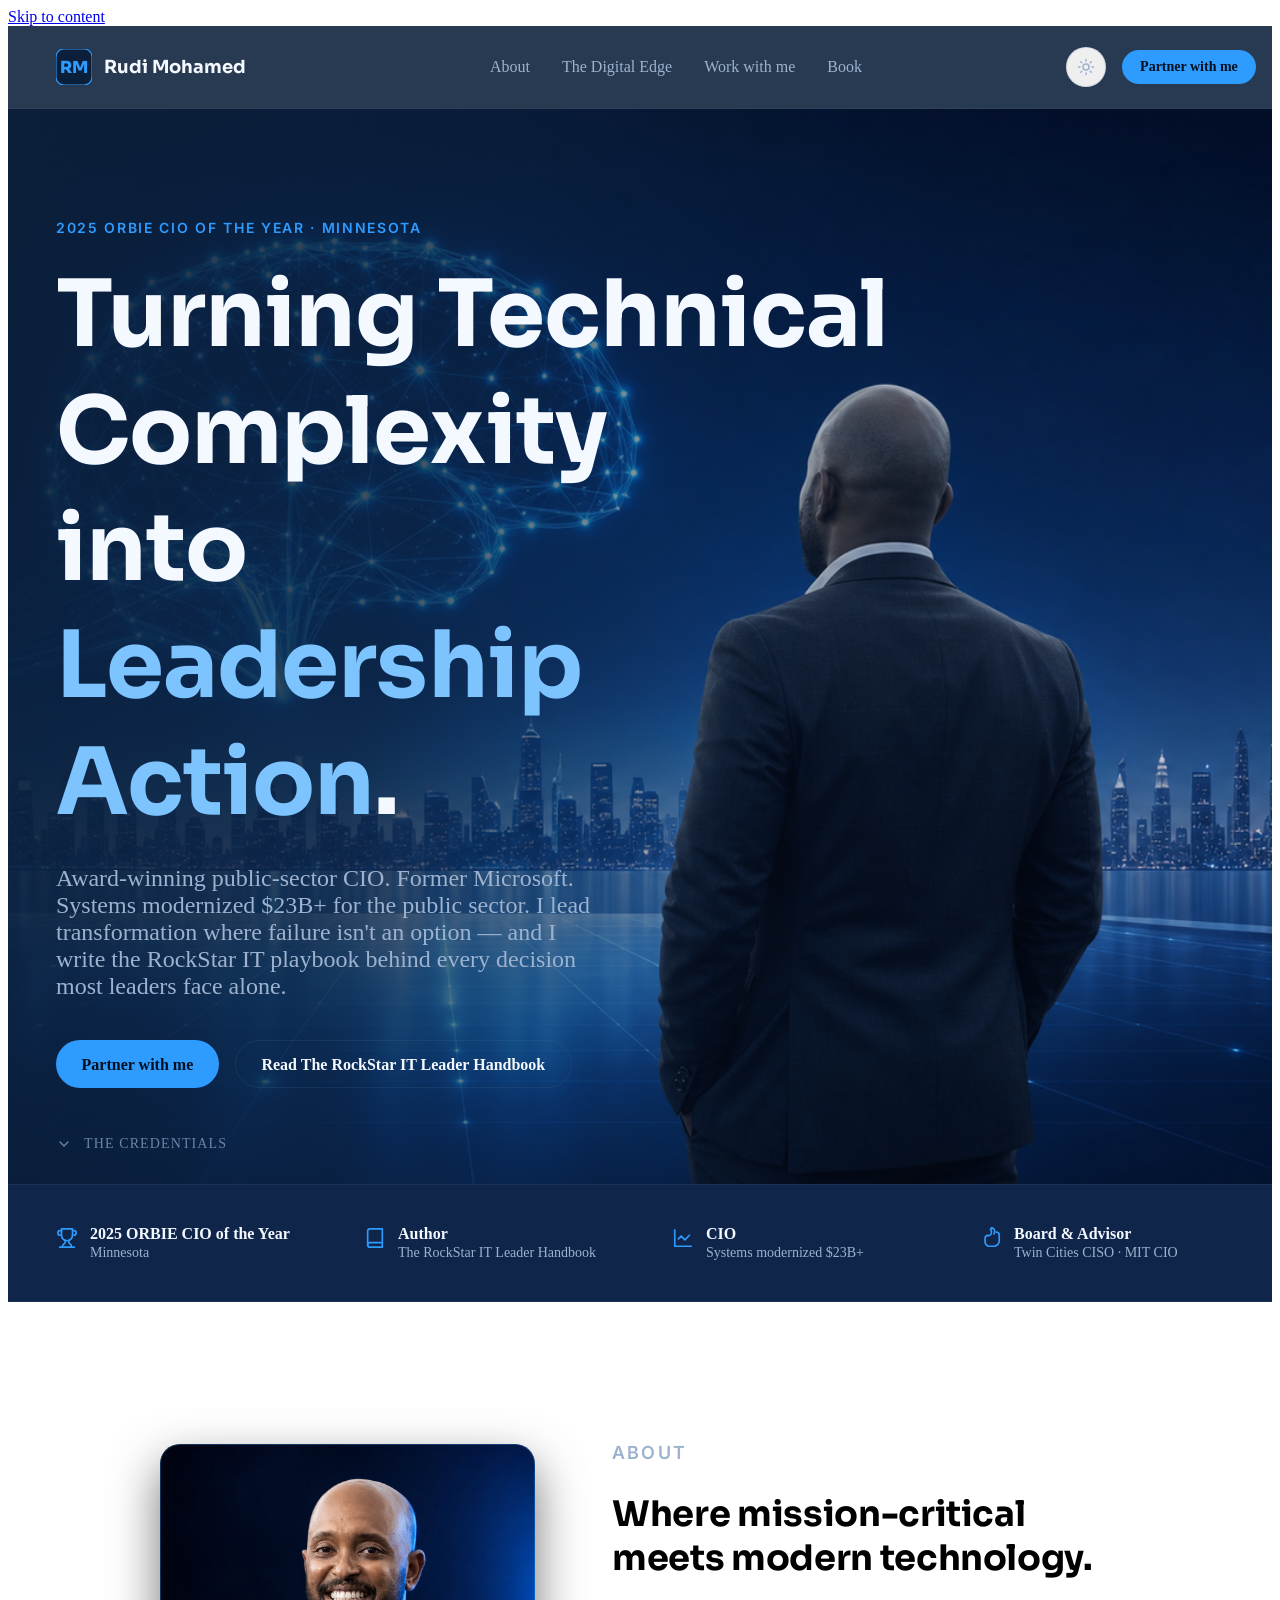
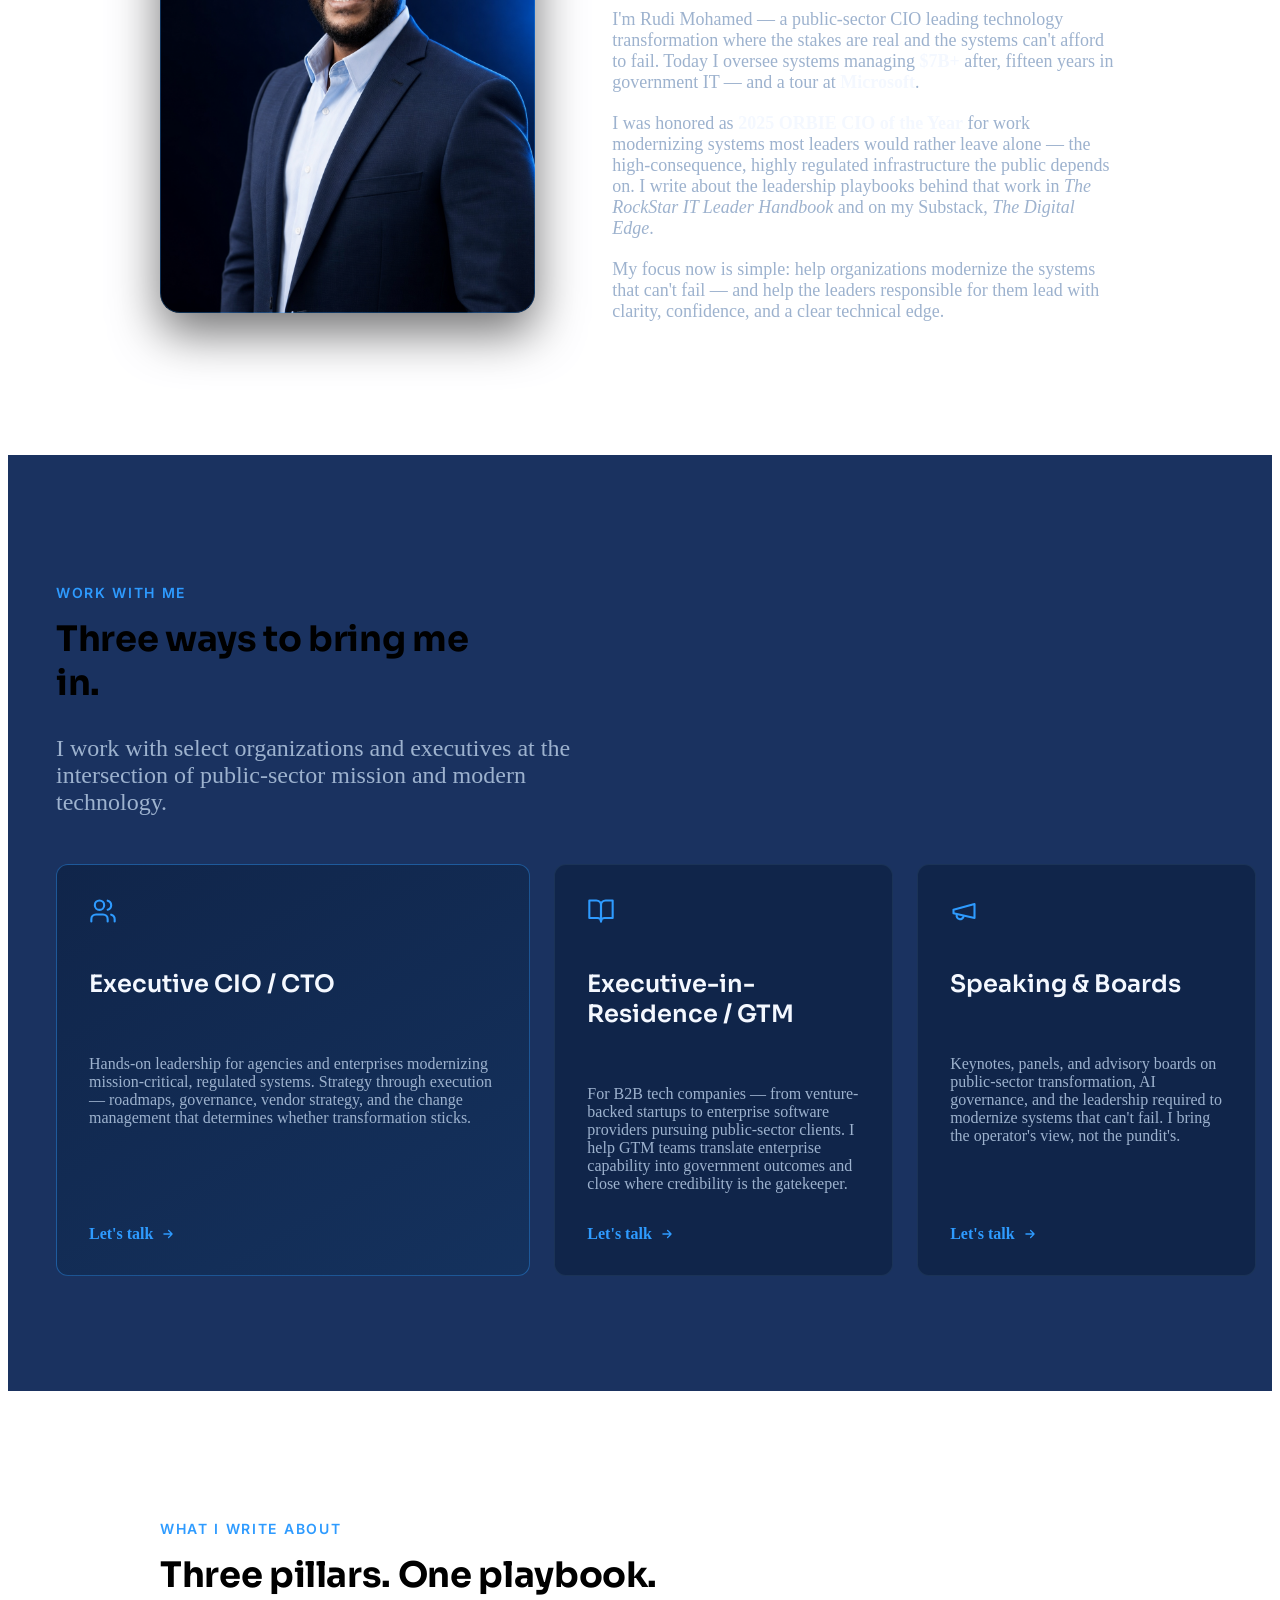
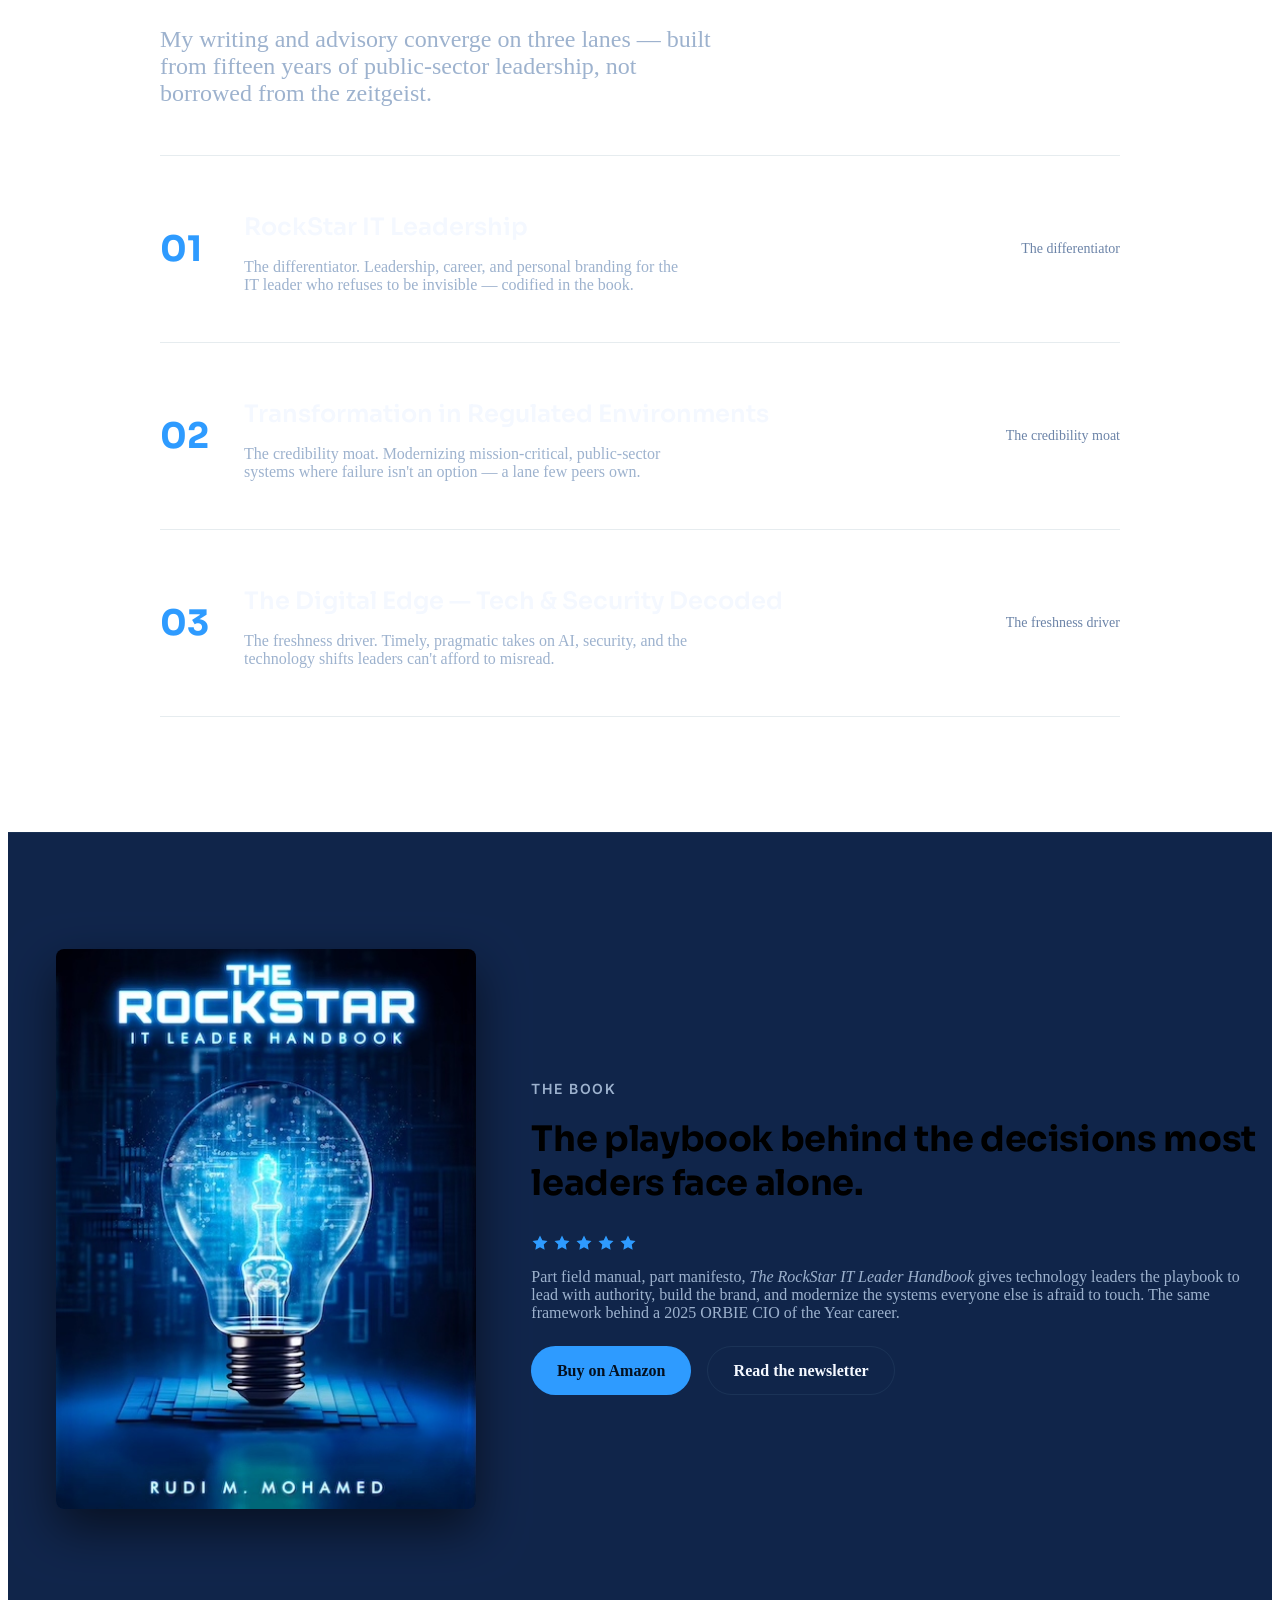
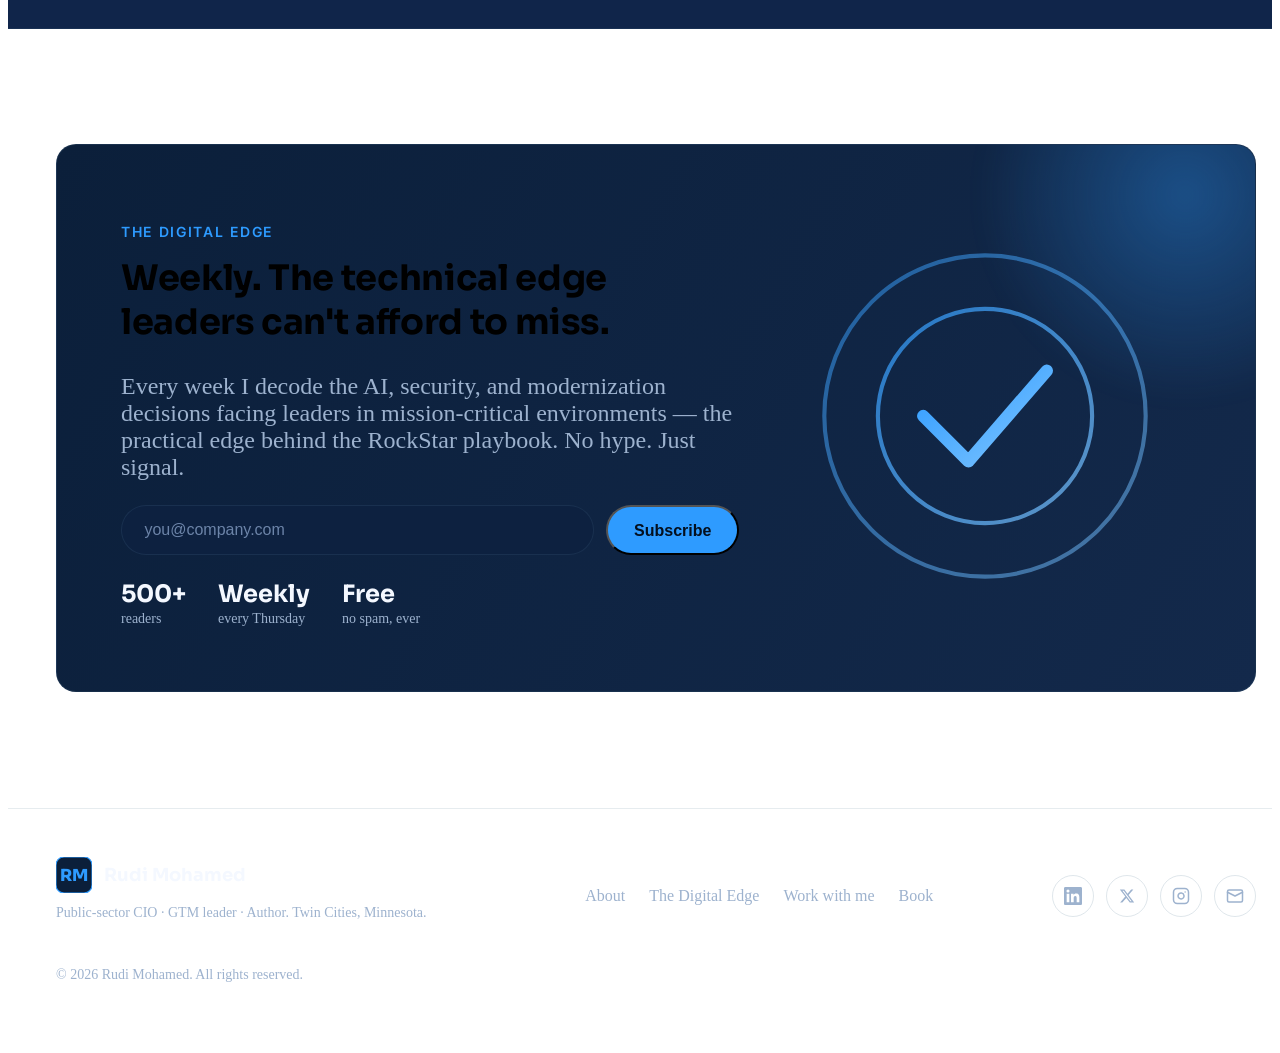
==== commit c63cde8c: "Fix punctuation in leadership tagline" ====
--- a/index.html
+++ b/index.html
@@ -180,7 +180,7 @@
   Complexity<br />
   into<br />
   <em>Leadership</em><br />
-  <em>Action.</em>
+  <em>Action</em>.
             </h1>
             <p class="lede">
               Award-winning public-sector CIO. Former Microsoft. Systems modernized
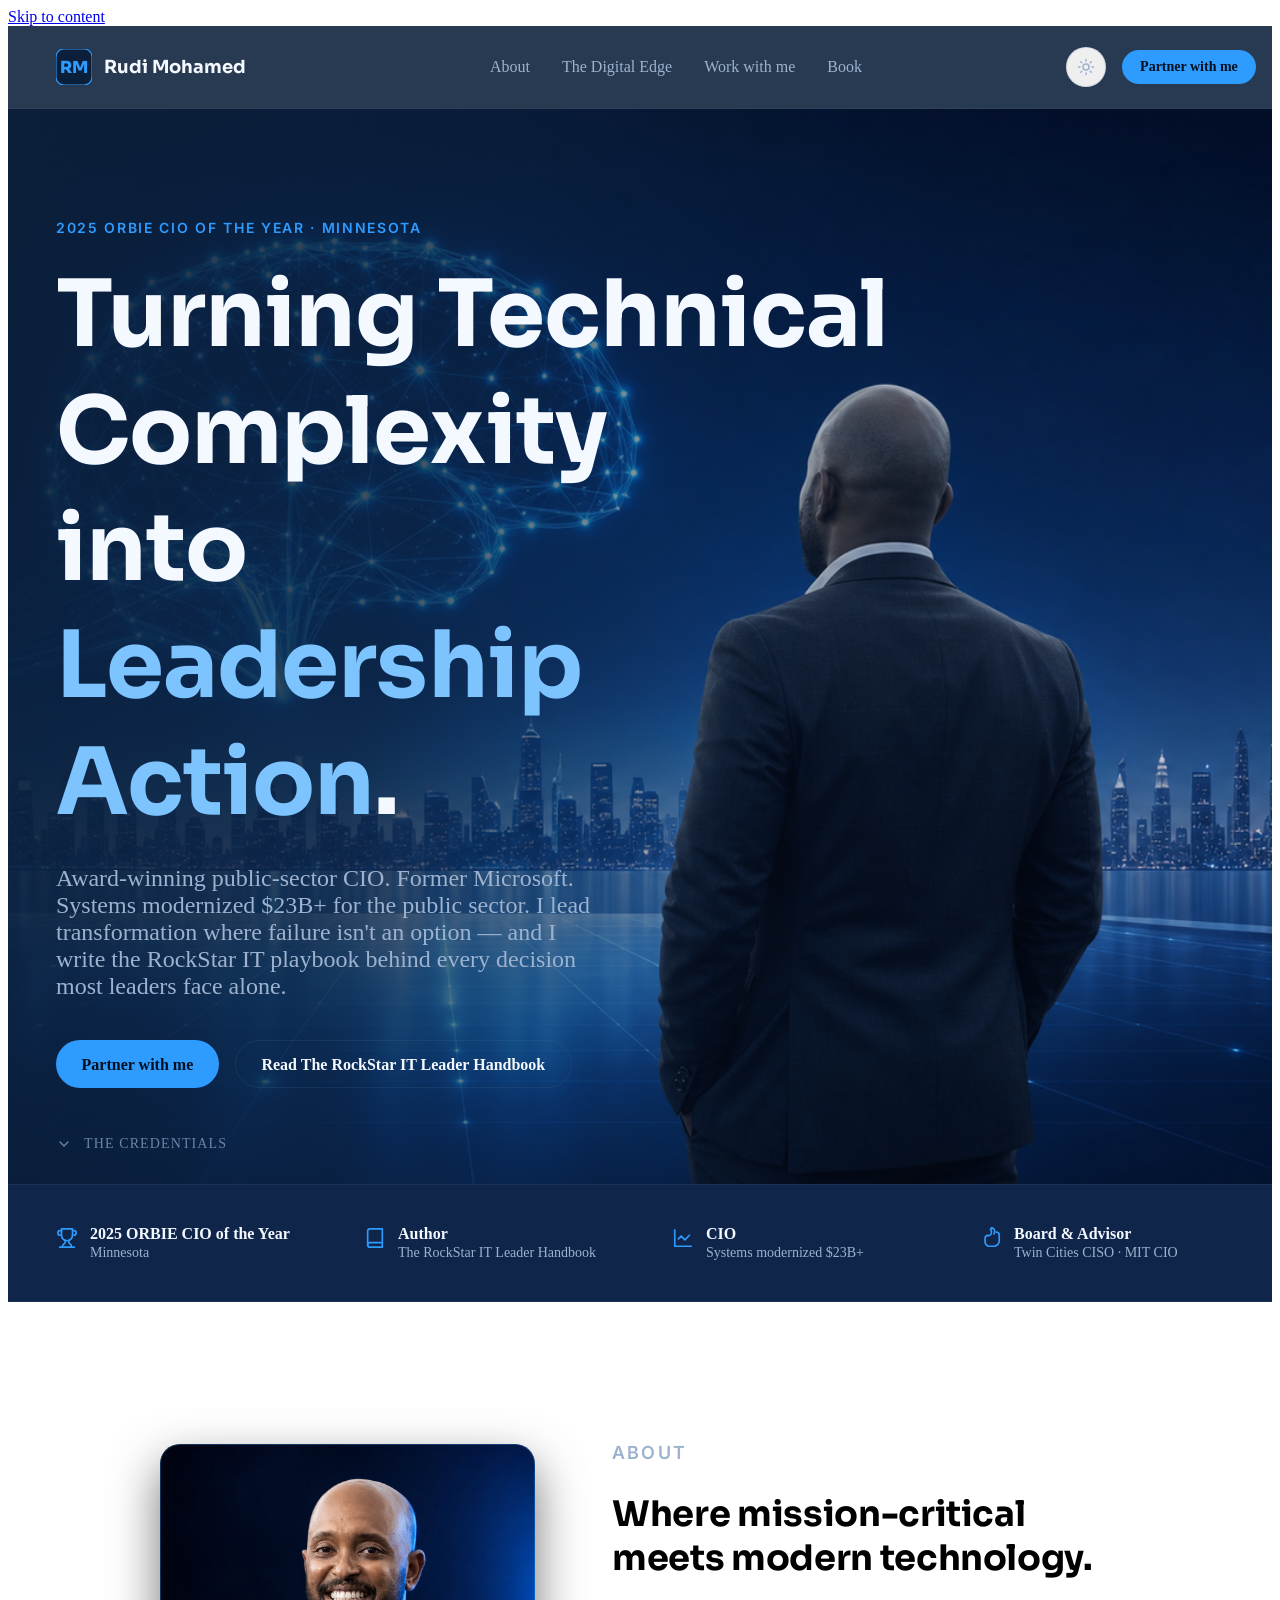
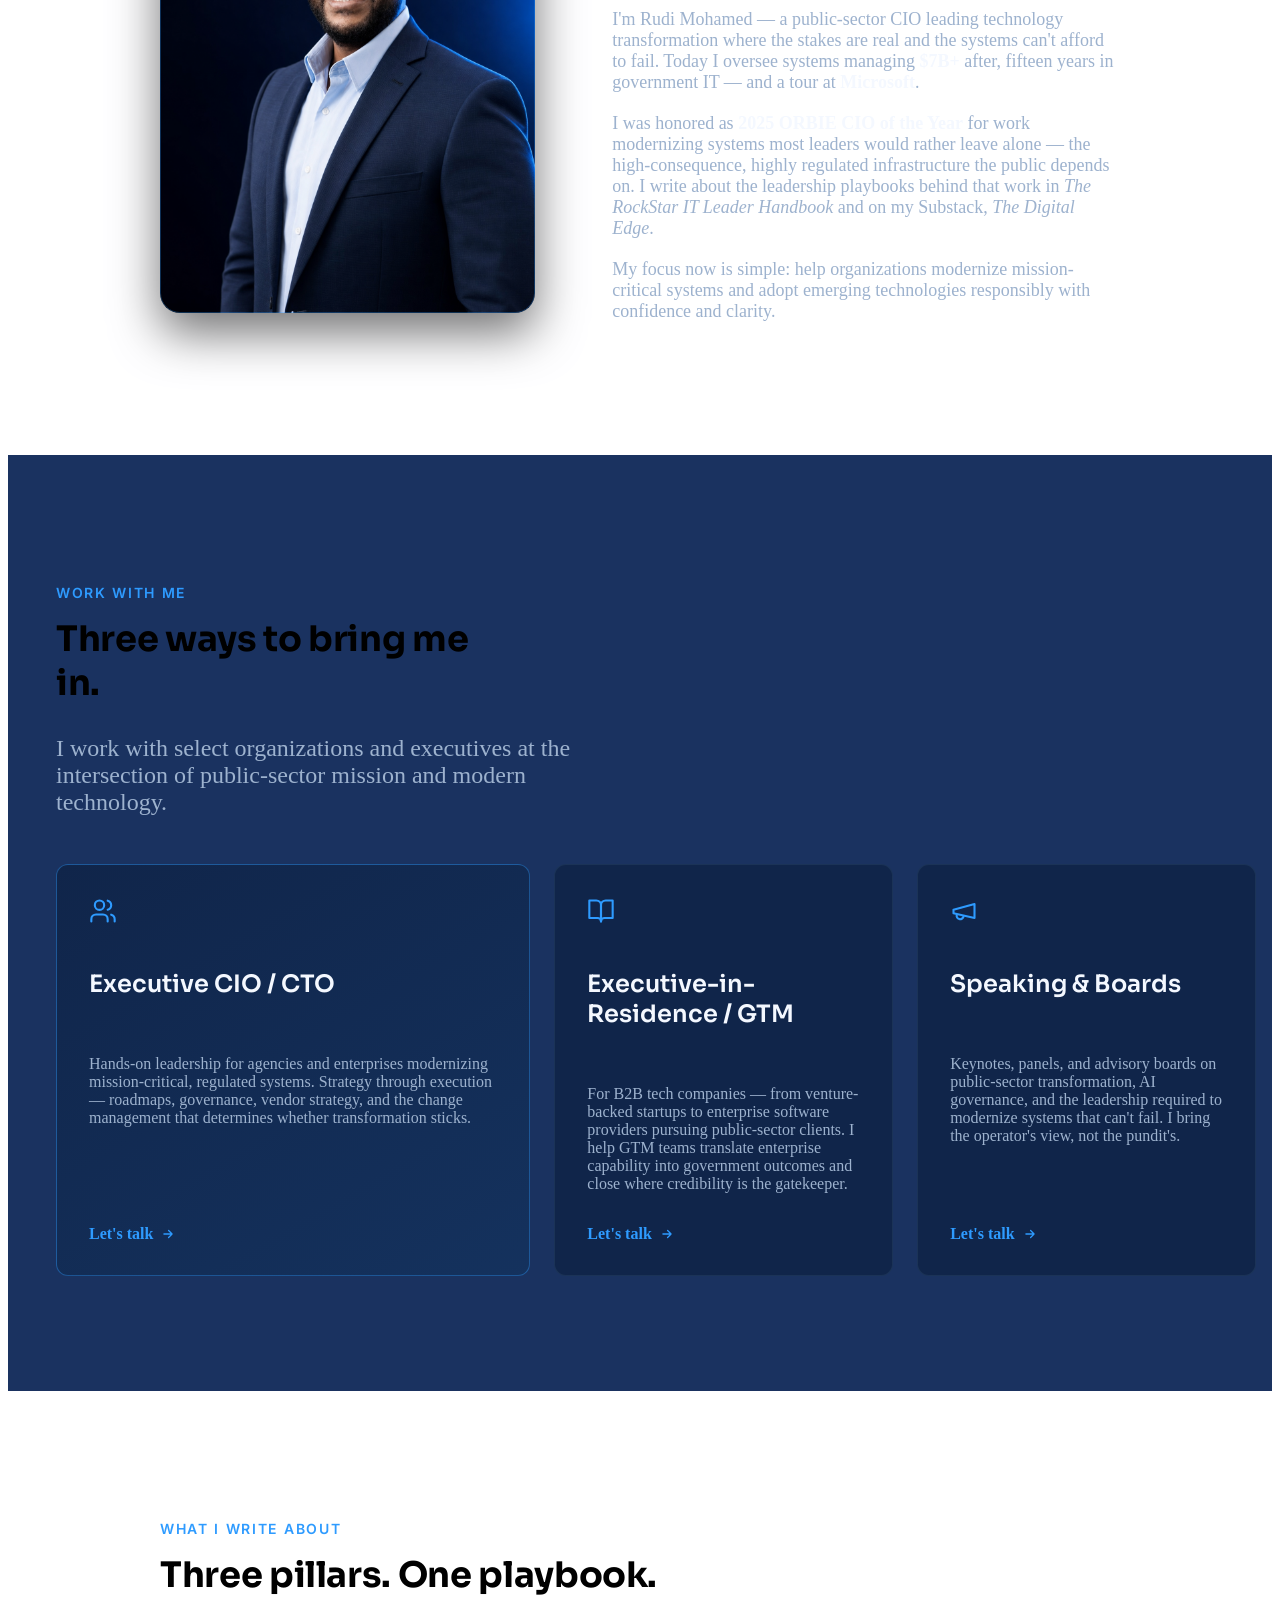
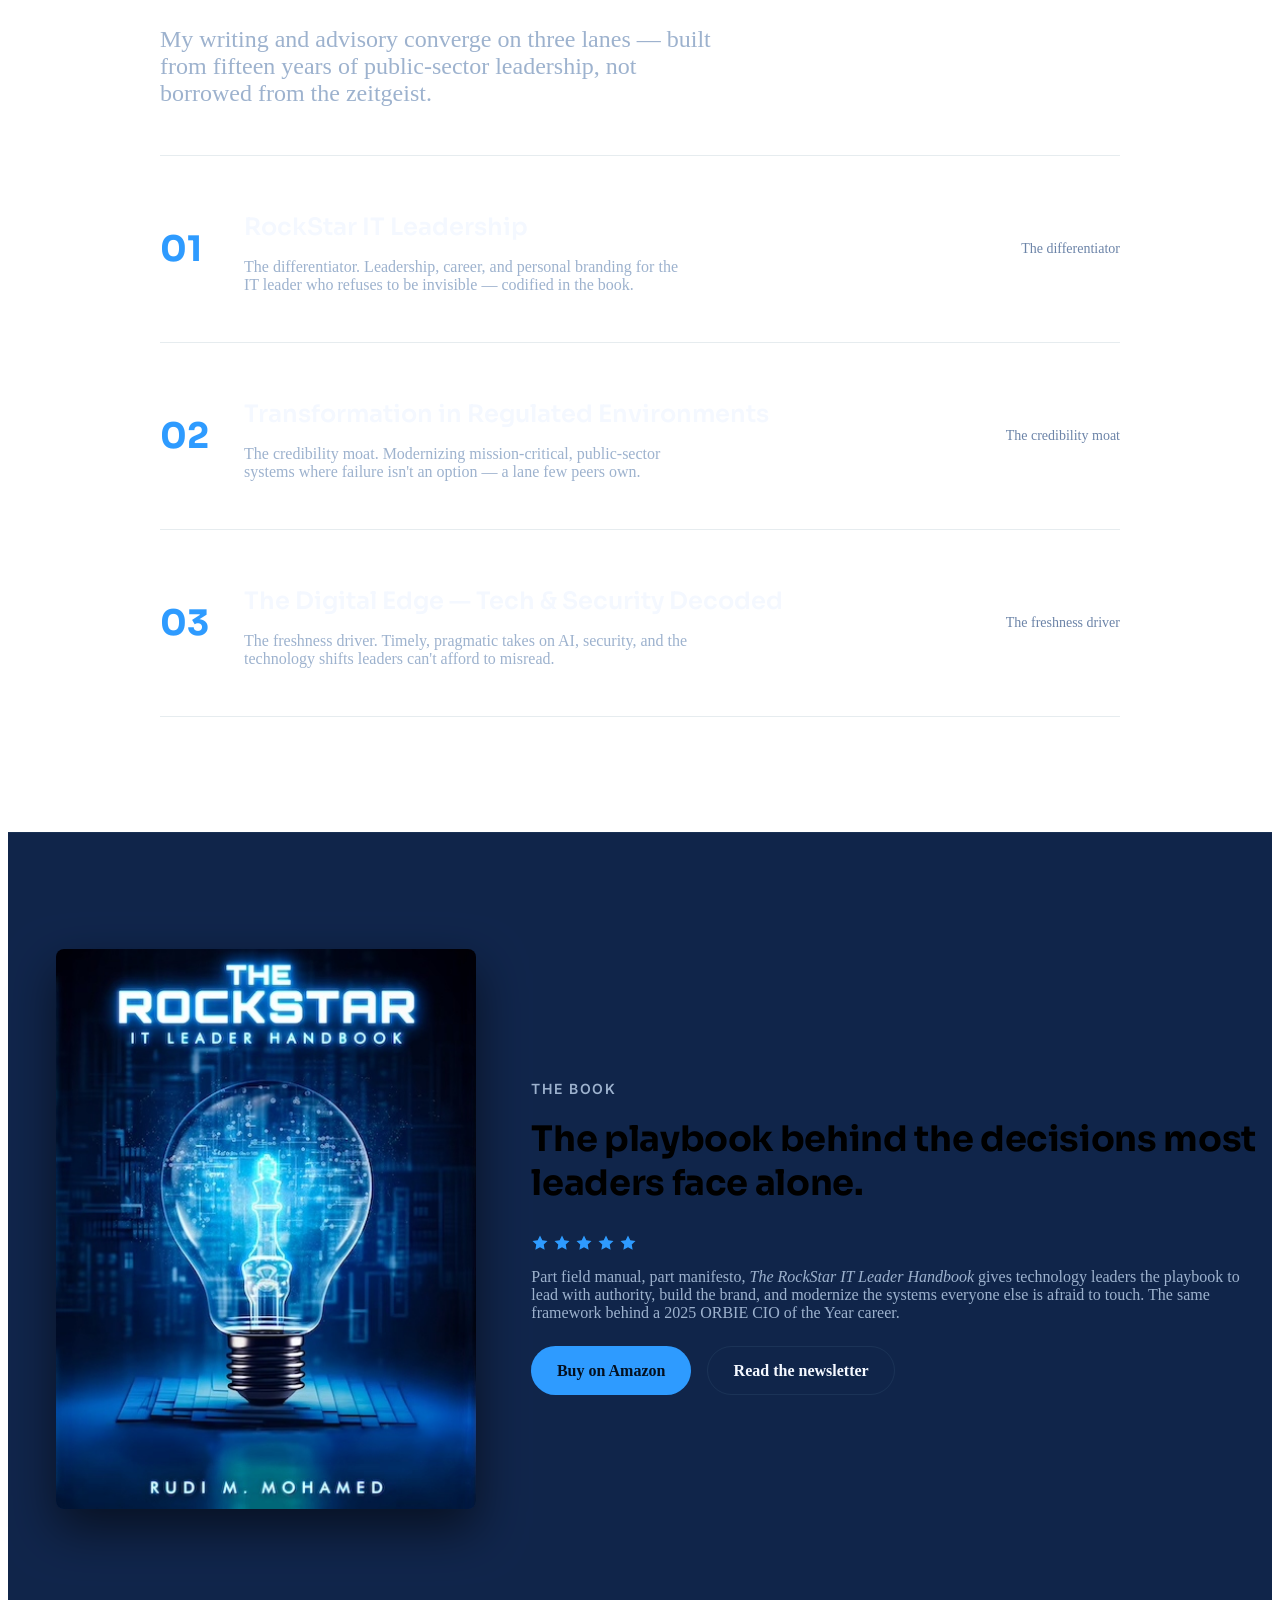
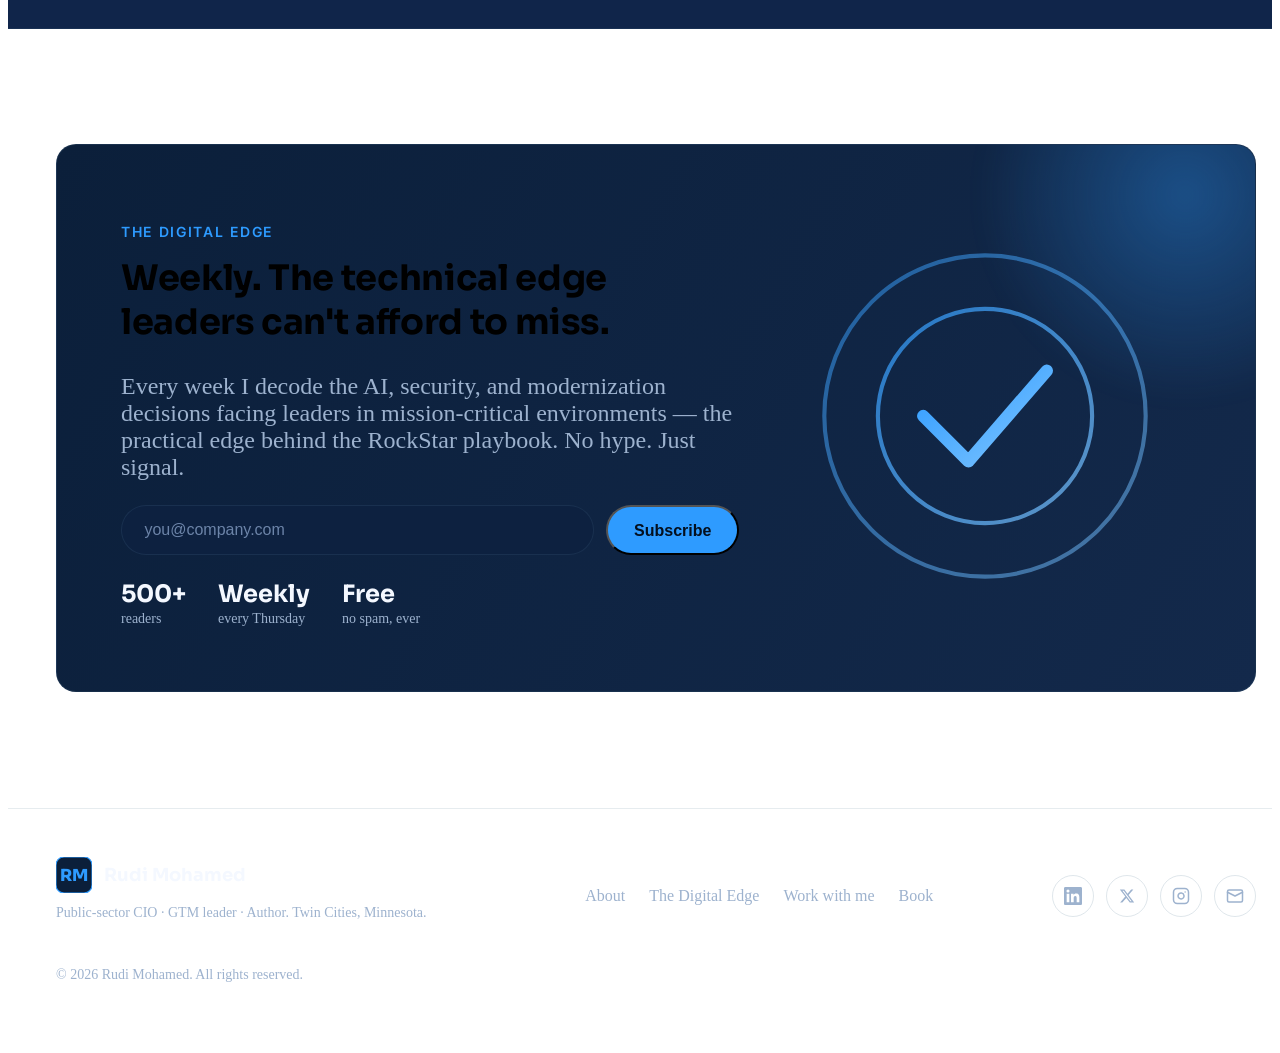
==== commit 06c94d30: "Refine focus statement for clarity and precision" ====
--- a/index.html
+++ b/index.html
@@ -289,9 +289,8 @@
                 <em>The Digital Edge</em>.
               </p>
               <p>
-                My focus now is simple: help organizations modernize the systems
-                that can't fail — and help the leaders responsible for them lead
-                with clarity, confidence, and a clear technical edge.
+                My focus now is simple: help organizations modernize mission-critical systems
+                and adopt emerging technologies responsibly with confidence and clarity.
               </p>
             </div>
           </div>
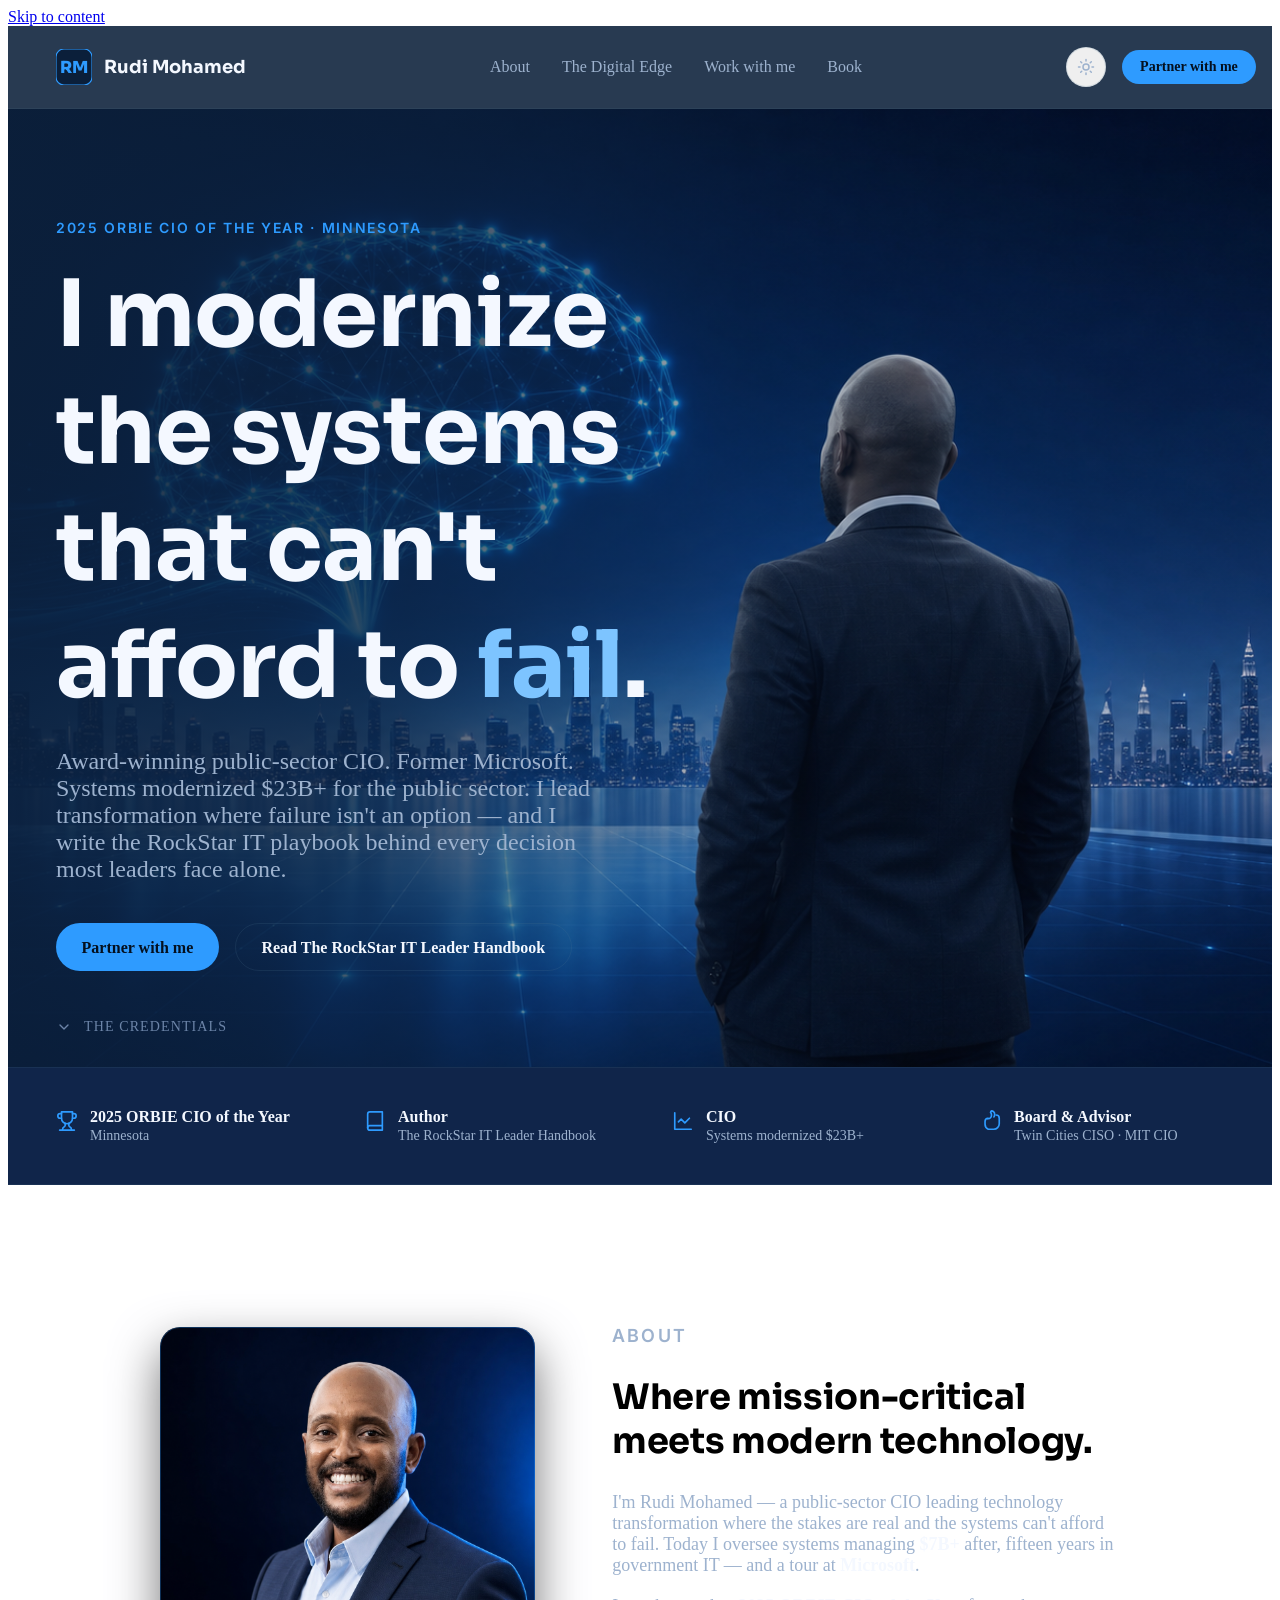
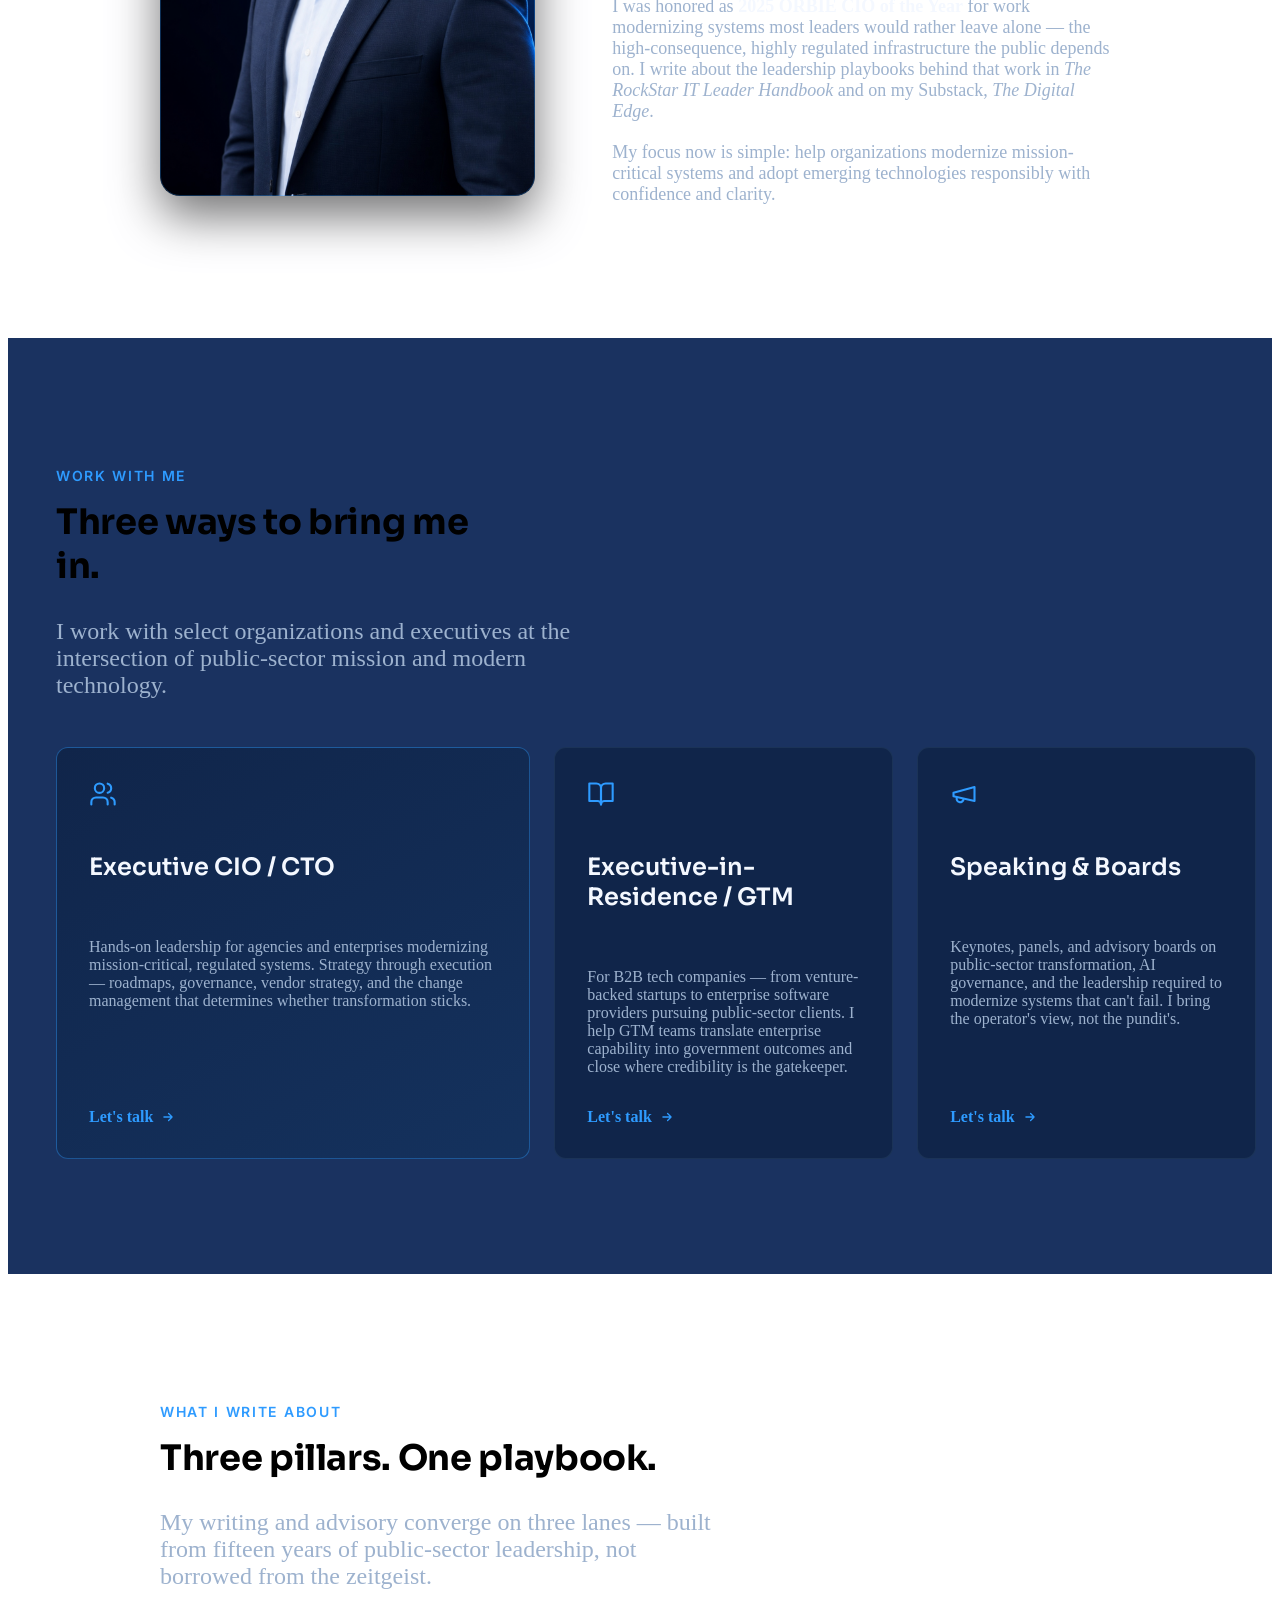
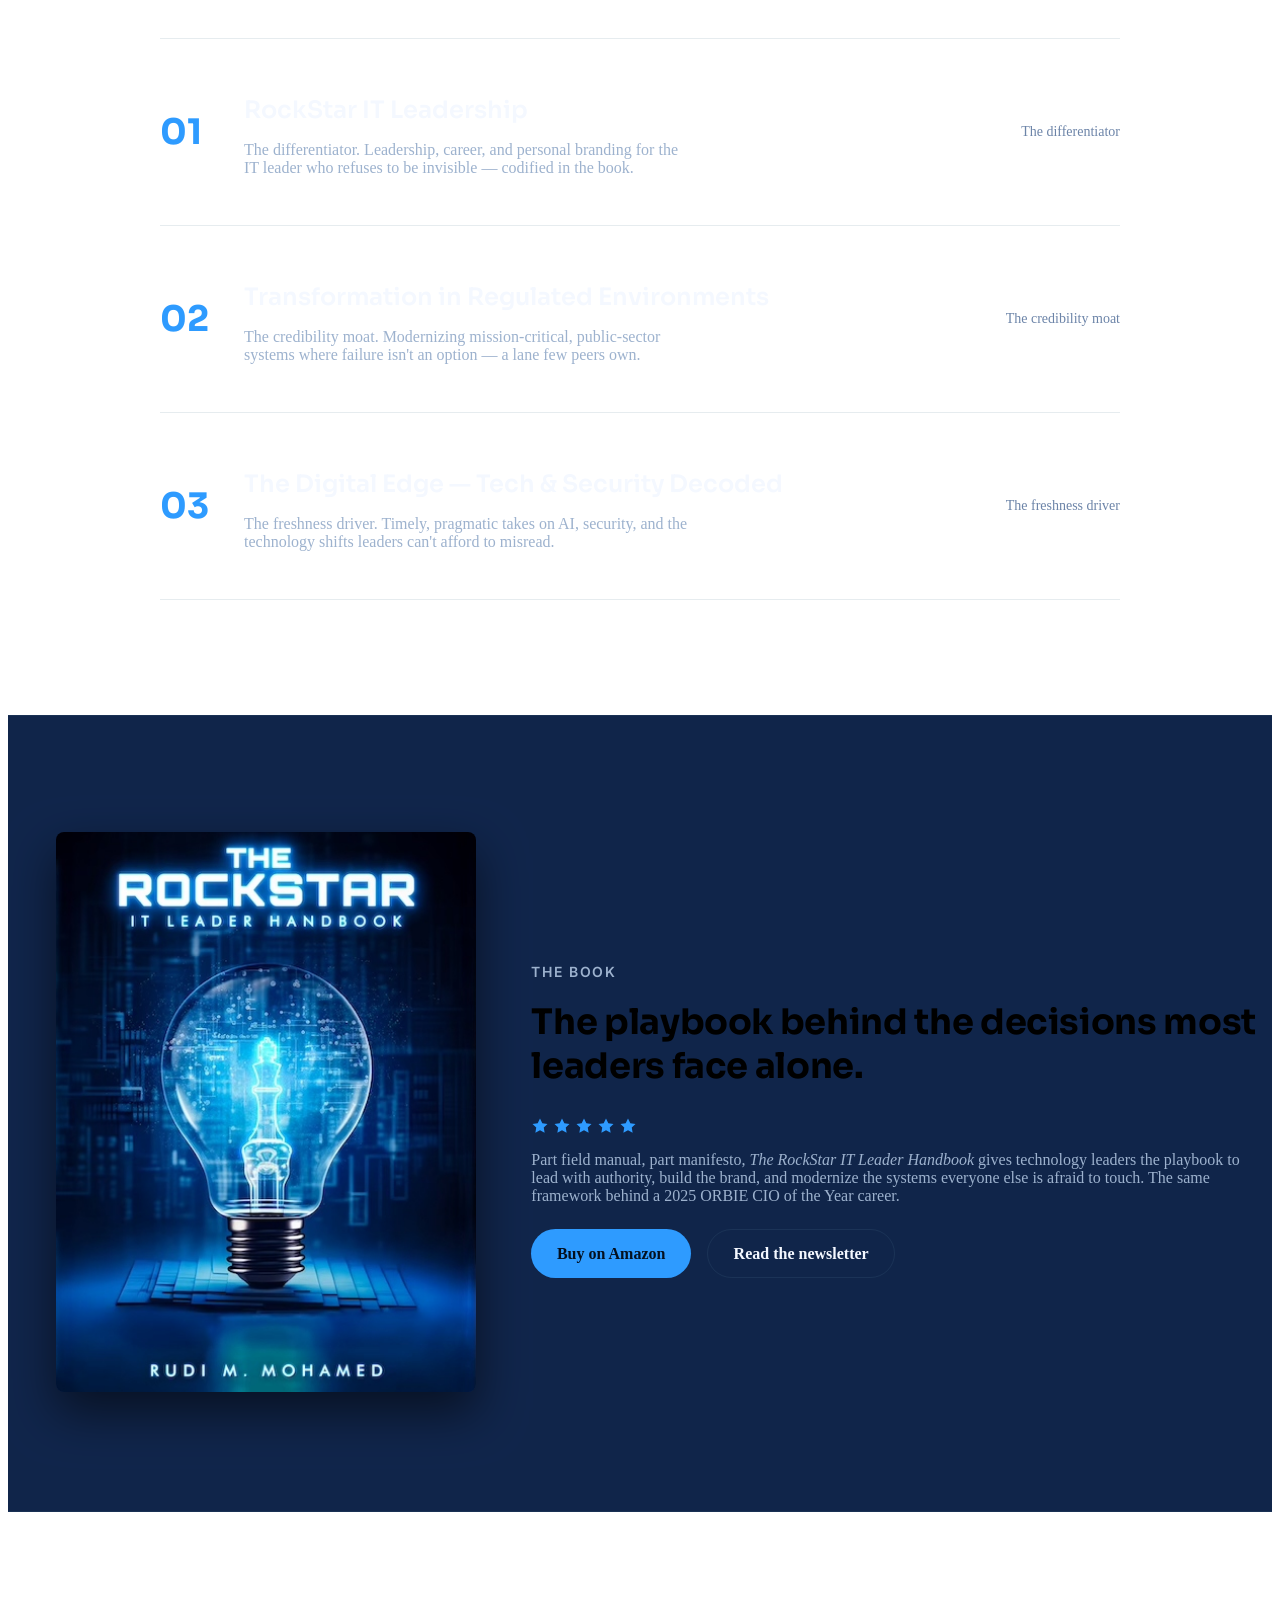
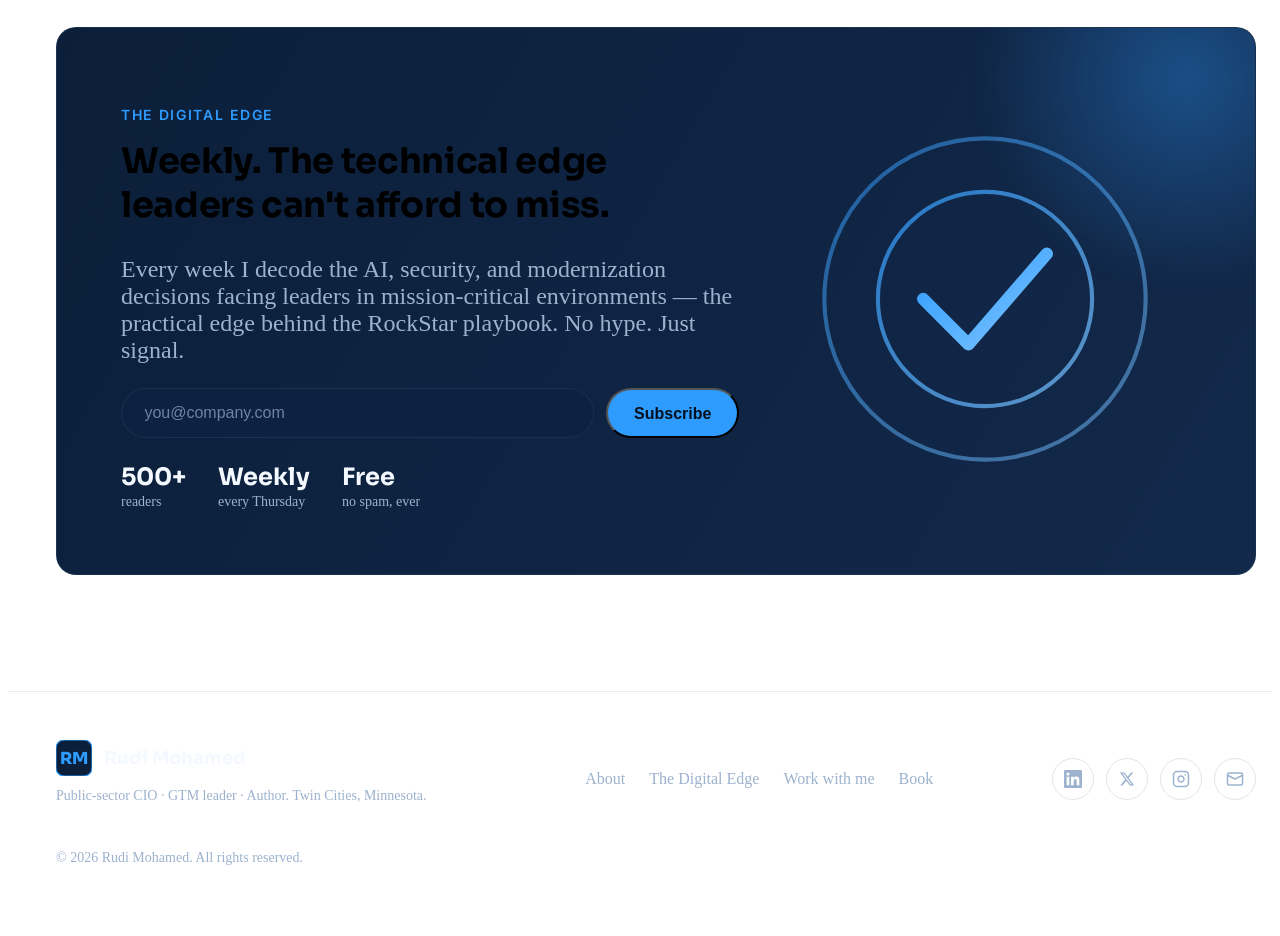
==== commit 16b603af: "Update index.html" ====
--- a/index.html
+++ b/index.html
@@ -176,11 +176,8 @@
           <div class="hero-content">
             <p class="eyebrow">2025 ORBIE CIO of the Year · Minnesota</p>
             <h1>
-               Turning&nbsp;Technical<br />
-  Complexity<br />
-  into<br />
-  <em>Leadership</em><br />
-  <em>Action</em>.
+              I modernize the systems<br />
+              that can't afford to <em>fail</em>.
             </h1>
             <p class="lede">
               Award-winning public-sector CIO. Former Microsoft. Systems modernized
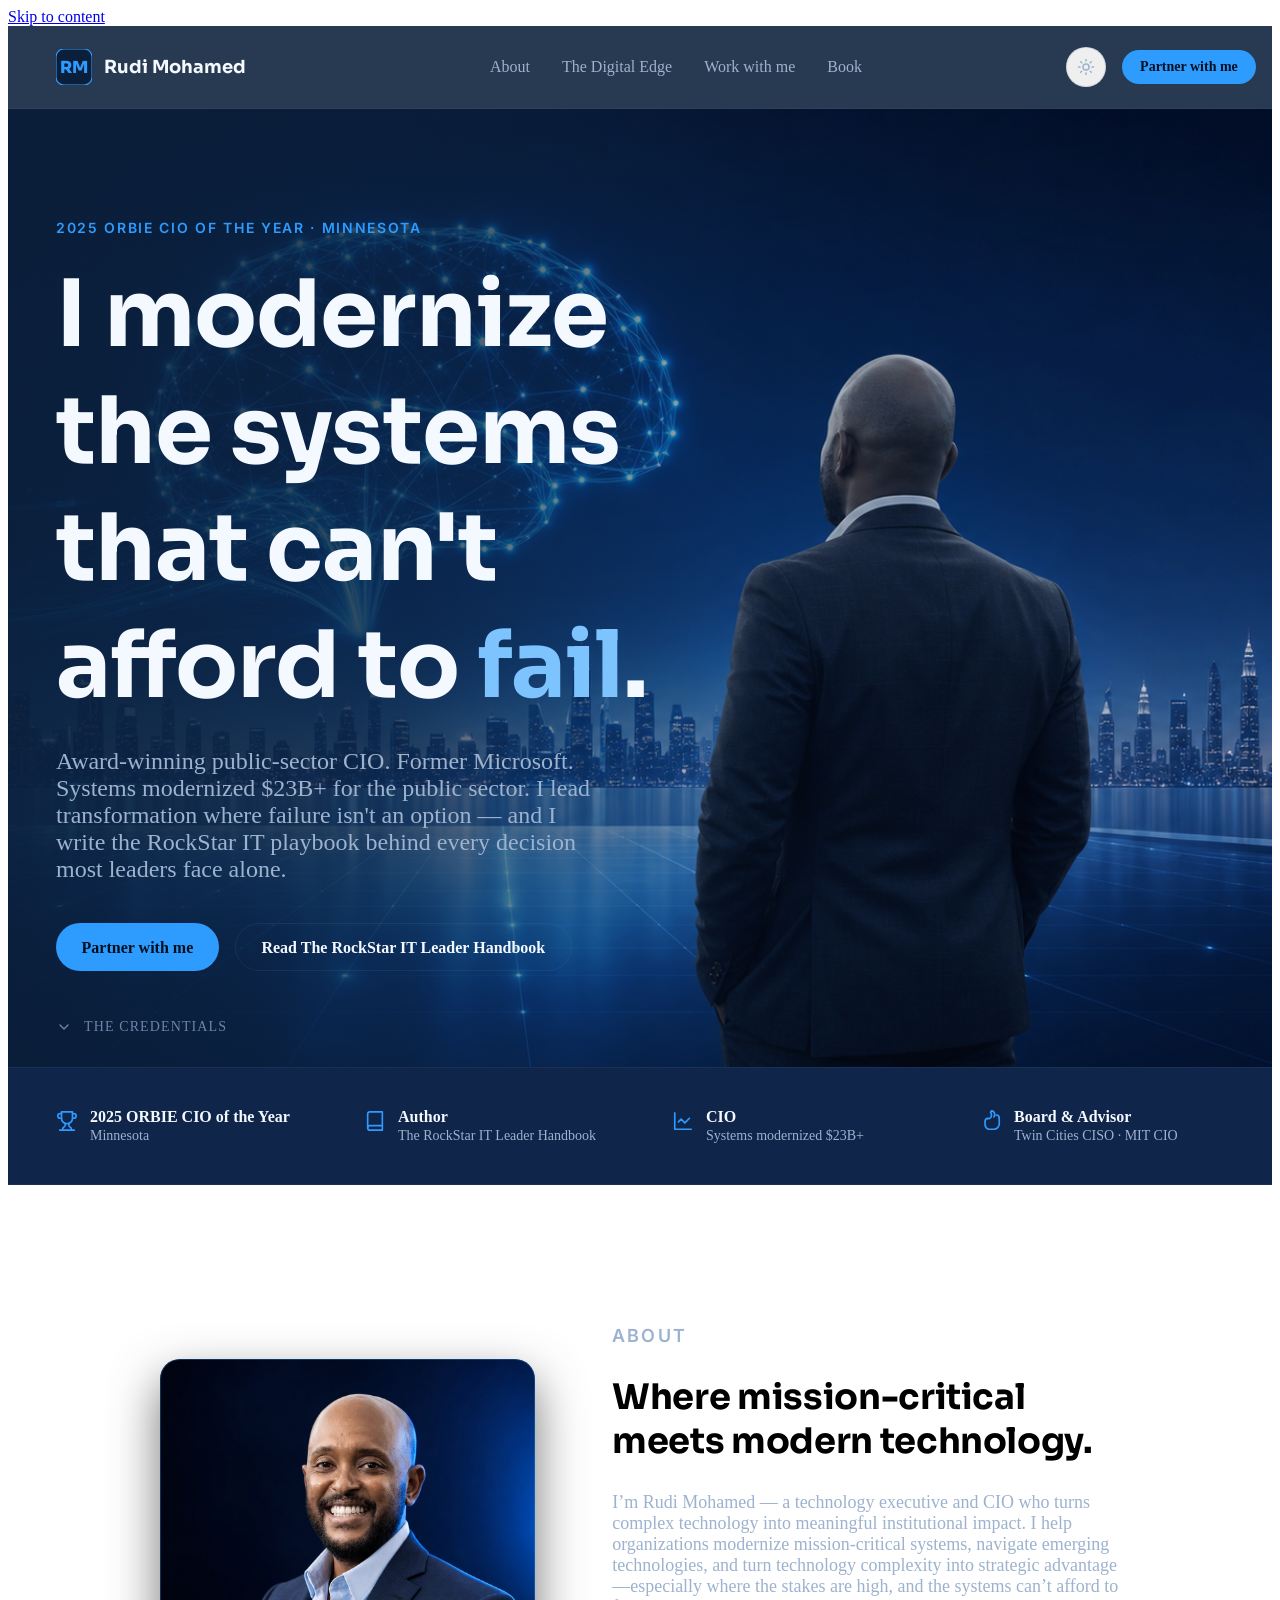
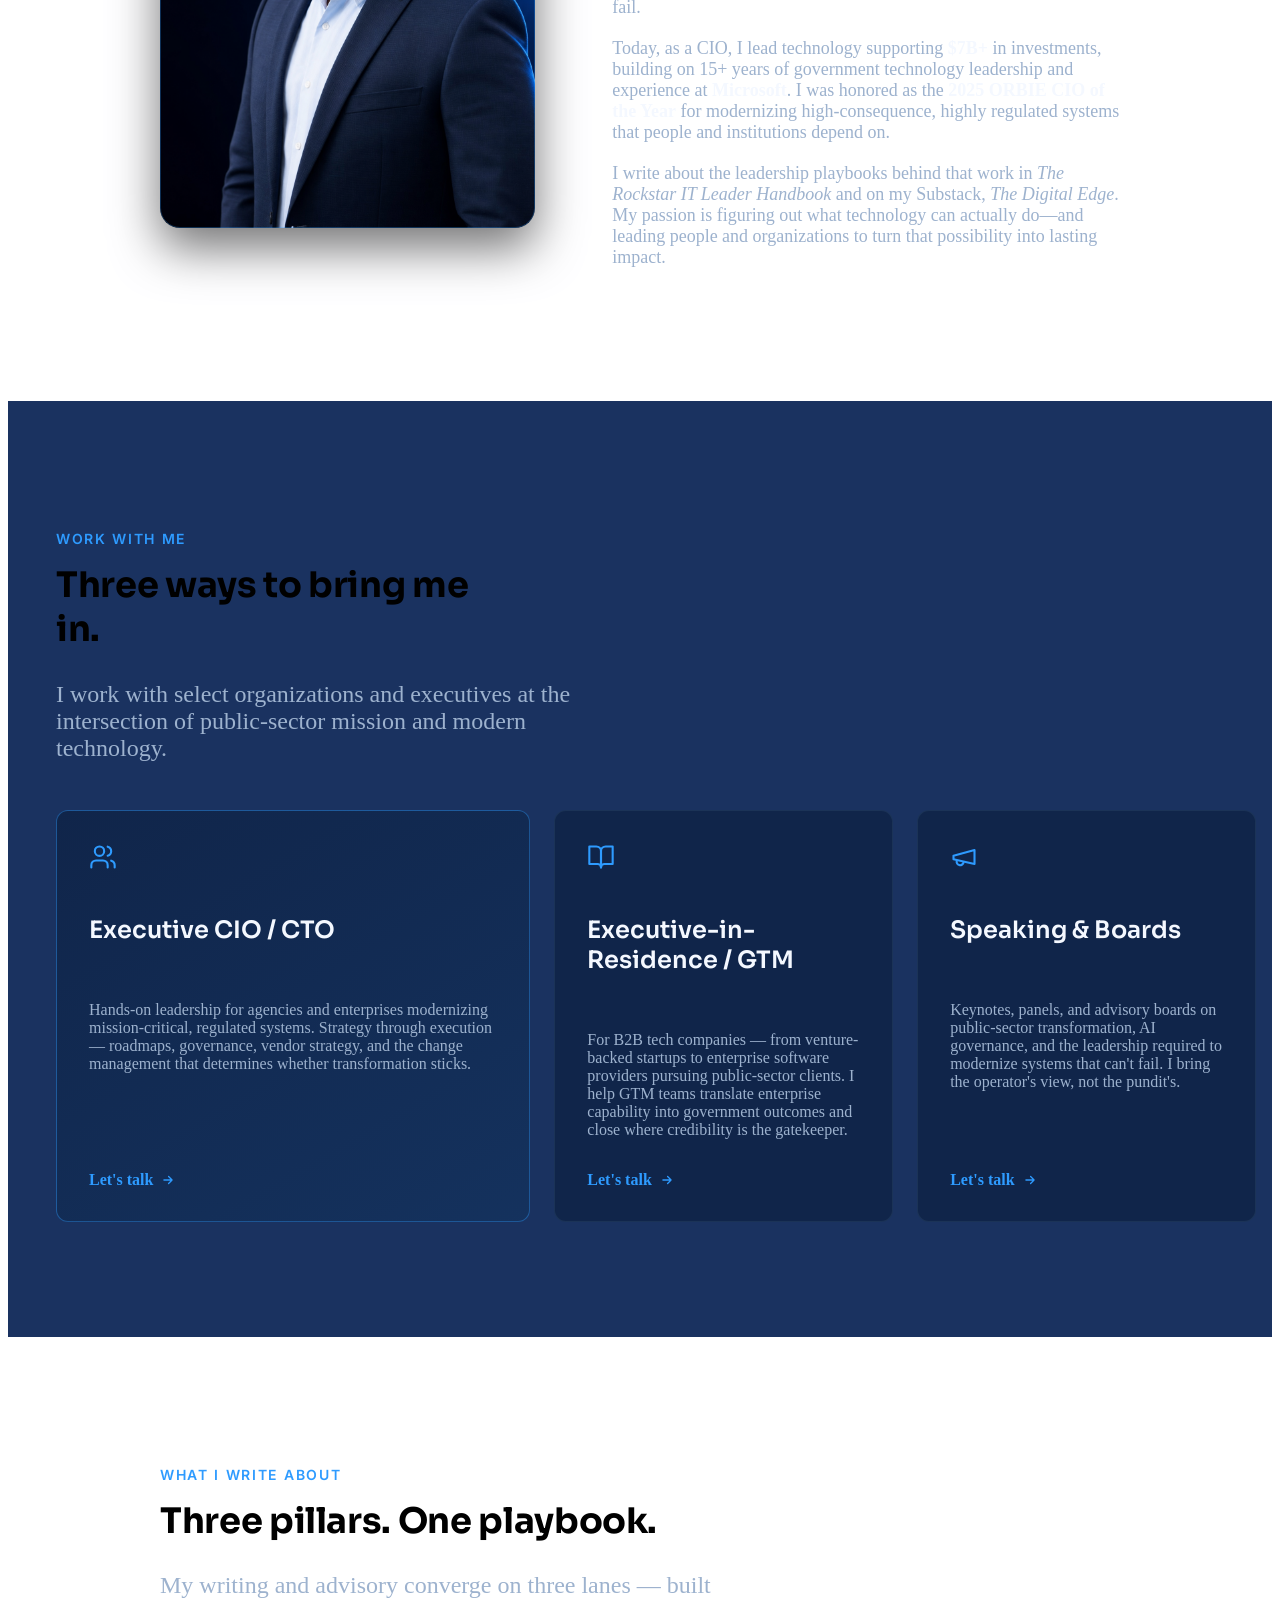
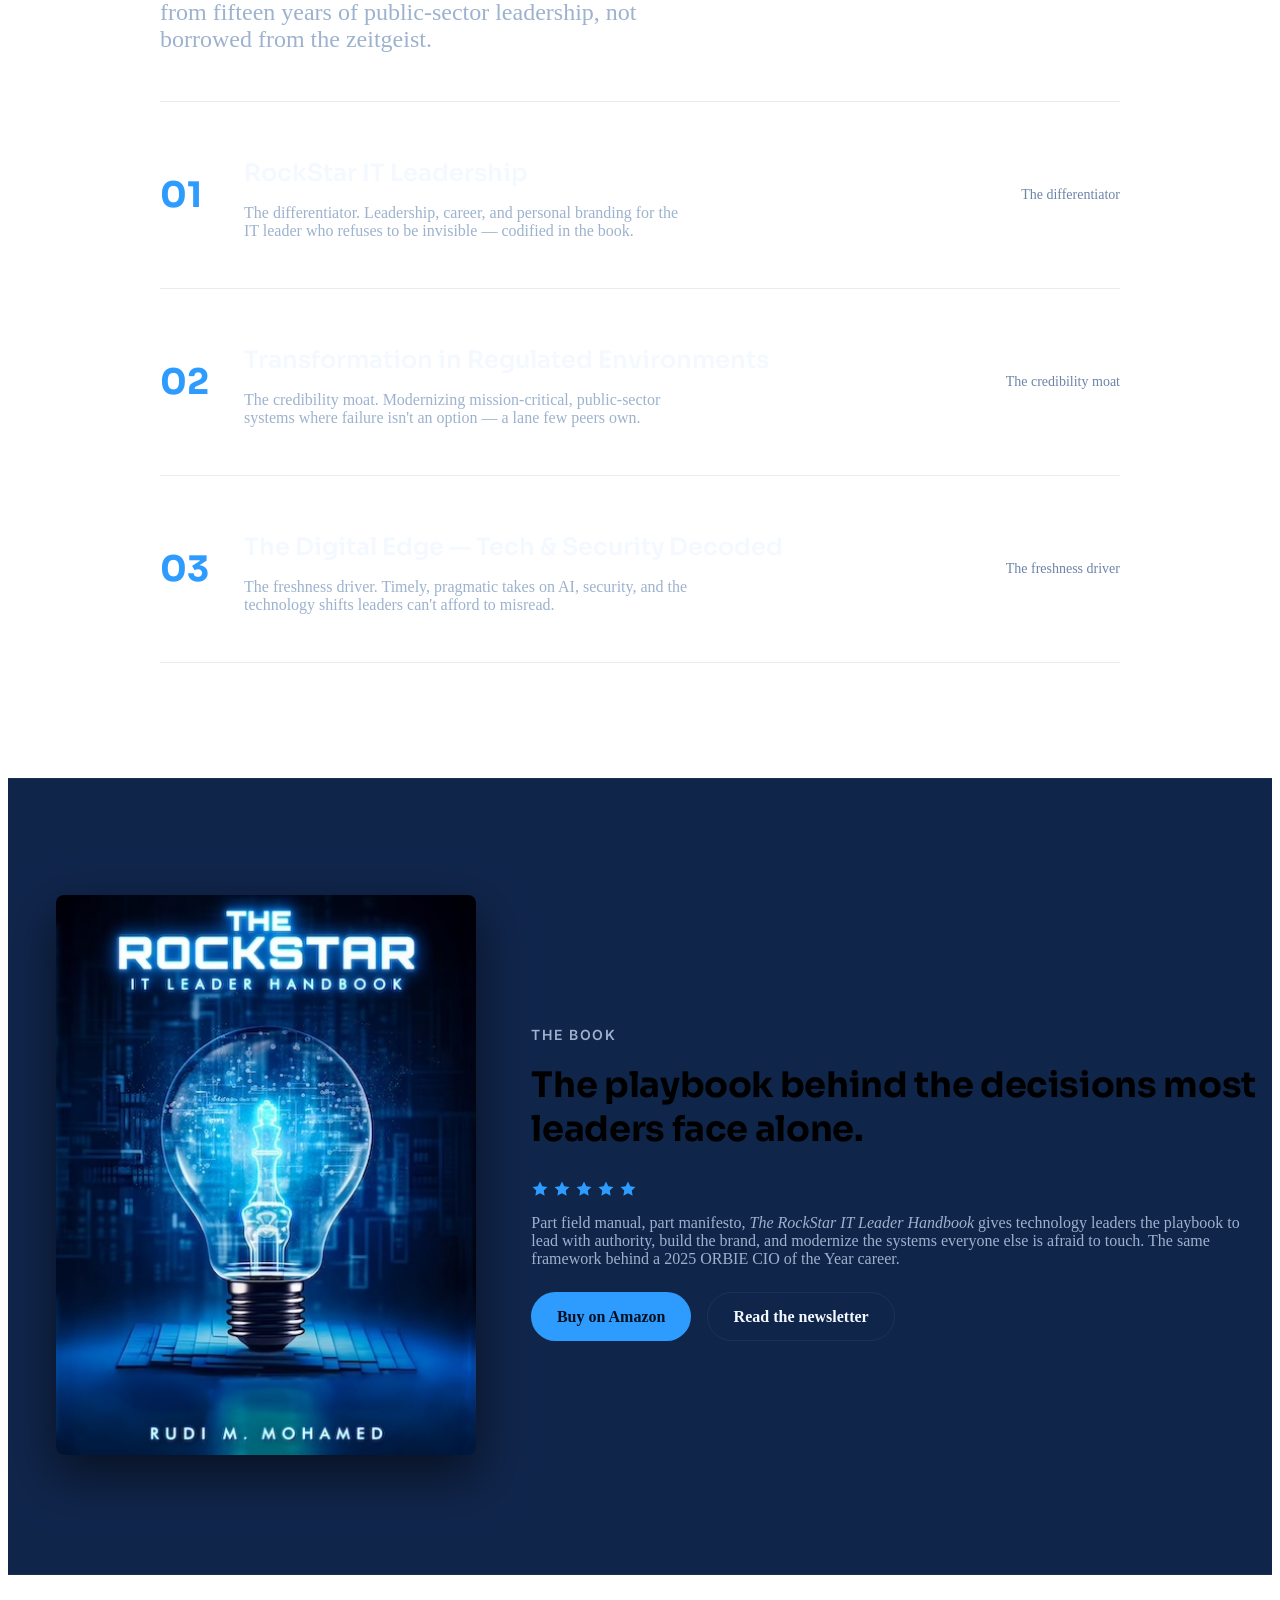
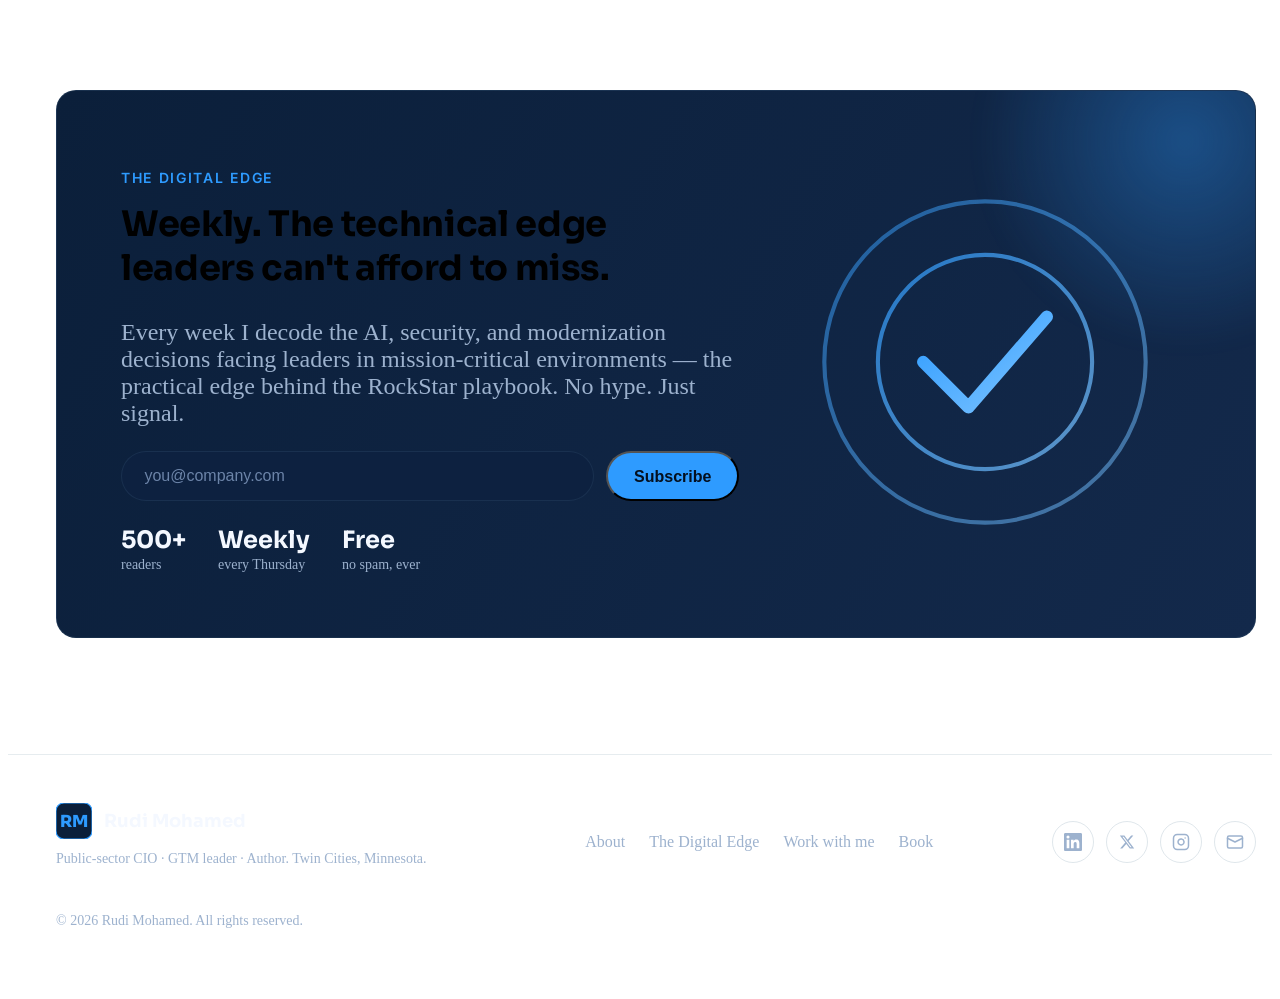
==== commit 7e6c1364: "Revise personal bio and mission statement in index.html Updated personal introduction and profession" ====
--- a/index.html
+++ b/index.html
@@ -272,22 +272,14 @@
                 Where mission-critical meets modern technology.
               </h2>
               <p>
-                I'm Rudi Mohamed — a public-sector CIO leading technology
-                transformation where the stakes are real and the systems can't
-                afford to fail. Today I oversee systems managing <strong>$7B+</strong> after, fifteen years in government IT — and a tour at
-                <strong>Microsoft</strong>.
-              </p>
-              <p>
-                I was honored as <strong>2025 ORBIE CIO of the Year</strong> for
-                work modernizing systems most leaders would rather leave alone —
-                the high-consequence, highly regulated infrastructure the public
-                depends on. I write about the leadership playbooks behind that work
-                in <em>The RockStar IT Leader Handbook</em> and on my Substack,
-                <em>The Digital Edge</em>.
-              </p>
-              <p>
-                My focus now is simple: help organizations modernize mission-critical systems
-                and adopt emerging technologies responsibly with confidence and clarity.
+                I’m Rudi Mohamed — a technology executive and CIO who turns complex technology into meaningful institutional impact. 
+                I help organizations modernize mission-critical systems, navigate emerging technologies, and turn technology complexity into strategic advantage—especially where the stakes are high, and the systems can’t afford to fail.
+              </p>
+              <p>
+                Today, as a CIO, I lead technology supporting <strong>$7B+</strong> in investments, building on 15+ years of government technology leadership and experience at <strong>Microsoft</strong>. I was honored as the <strong>2025 ORBIE CIO of the Year</strong> for modernizing high-consequence, highly regulated systems that people and institutions depend on.
+              </p>
+              <p>
+I write about the leadership playbooks behind that work in <em>The Rockstar IT Leader Handbook</em> and on my Substack, <em>The Digital Edge</em>. My passion is figuring out what technology can actually do—and leading people and organizations to turn that possibility into lasting impact.
               </p>
             </div>
           </div>
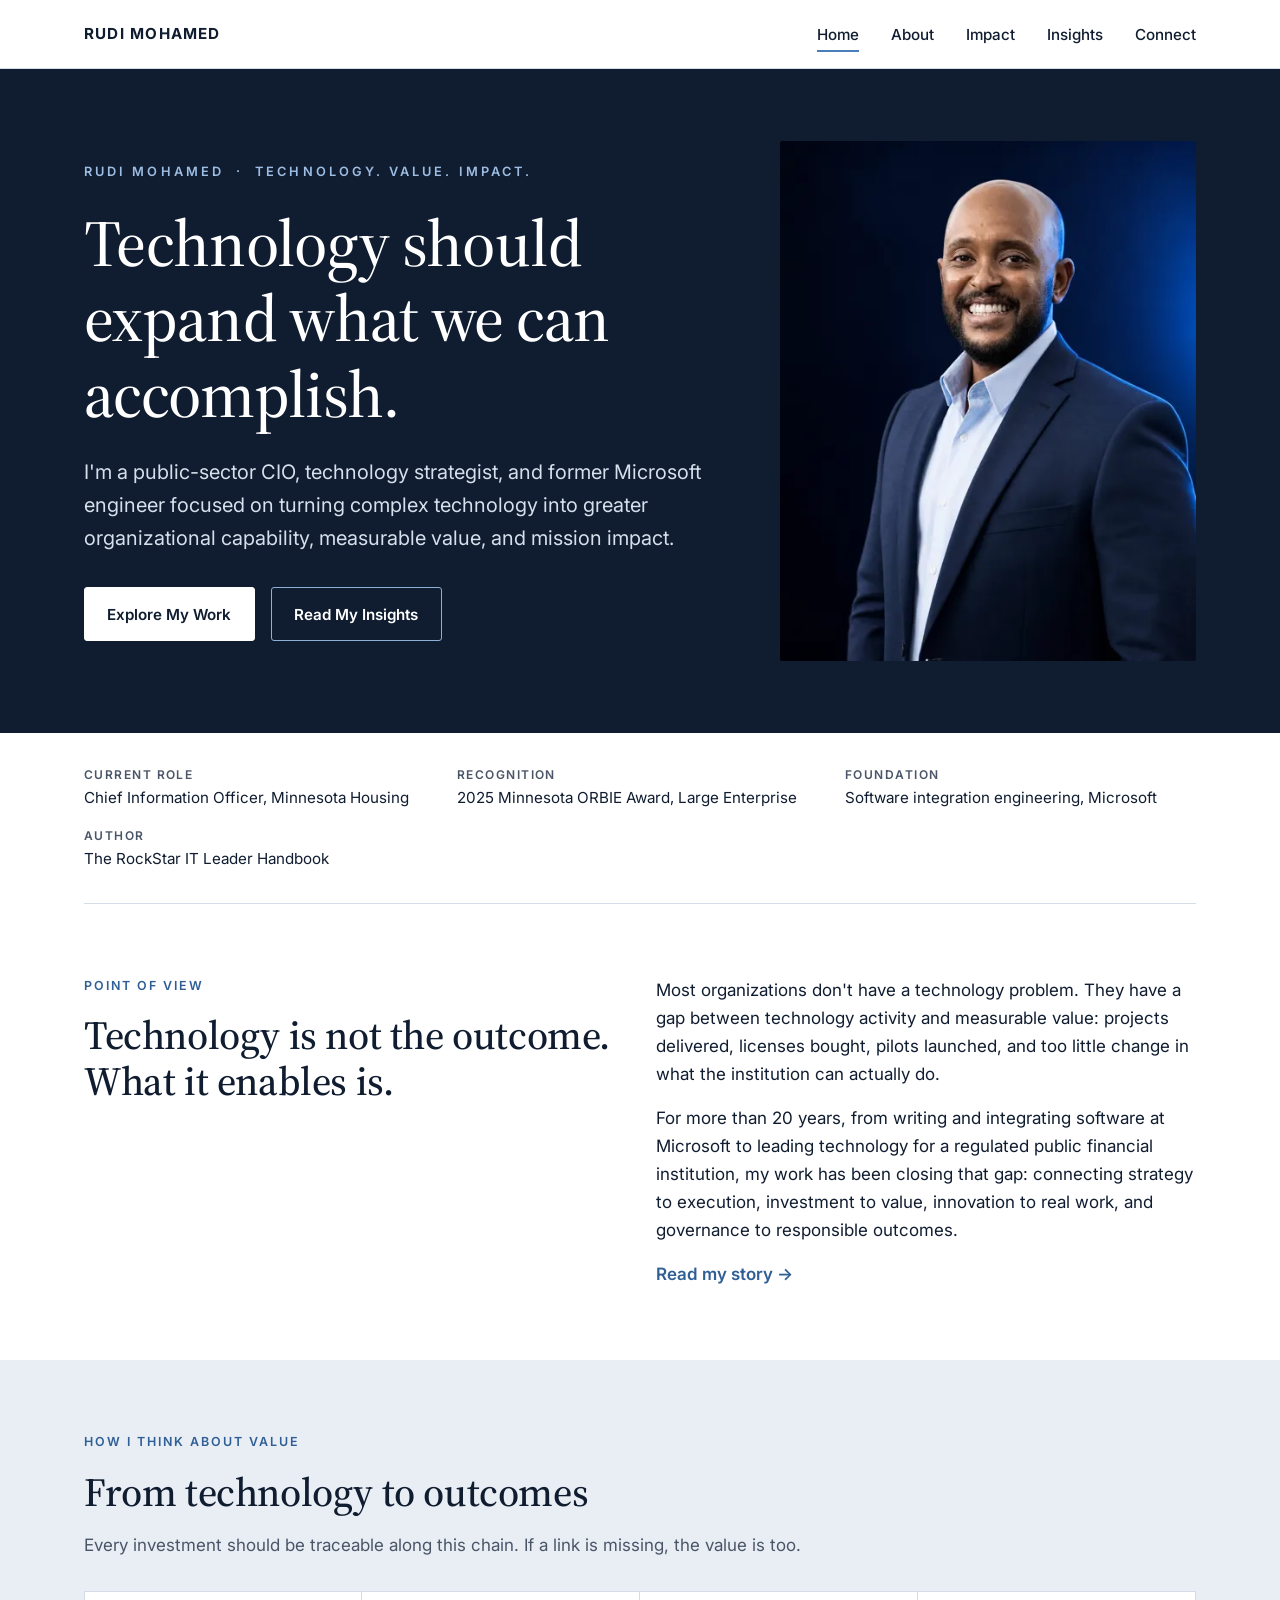
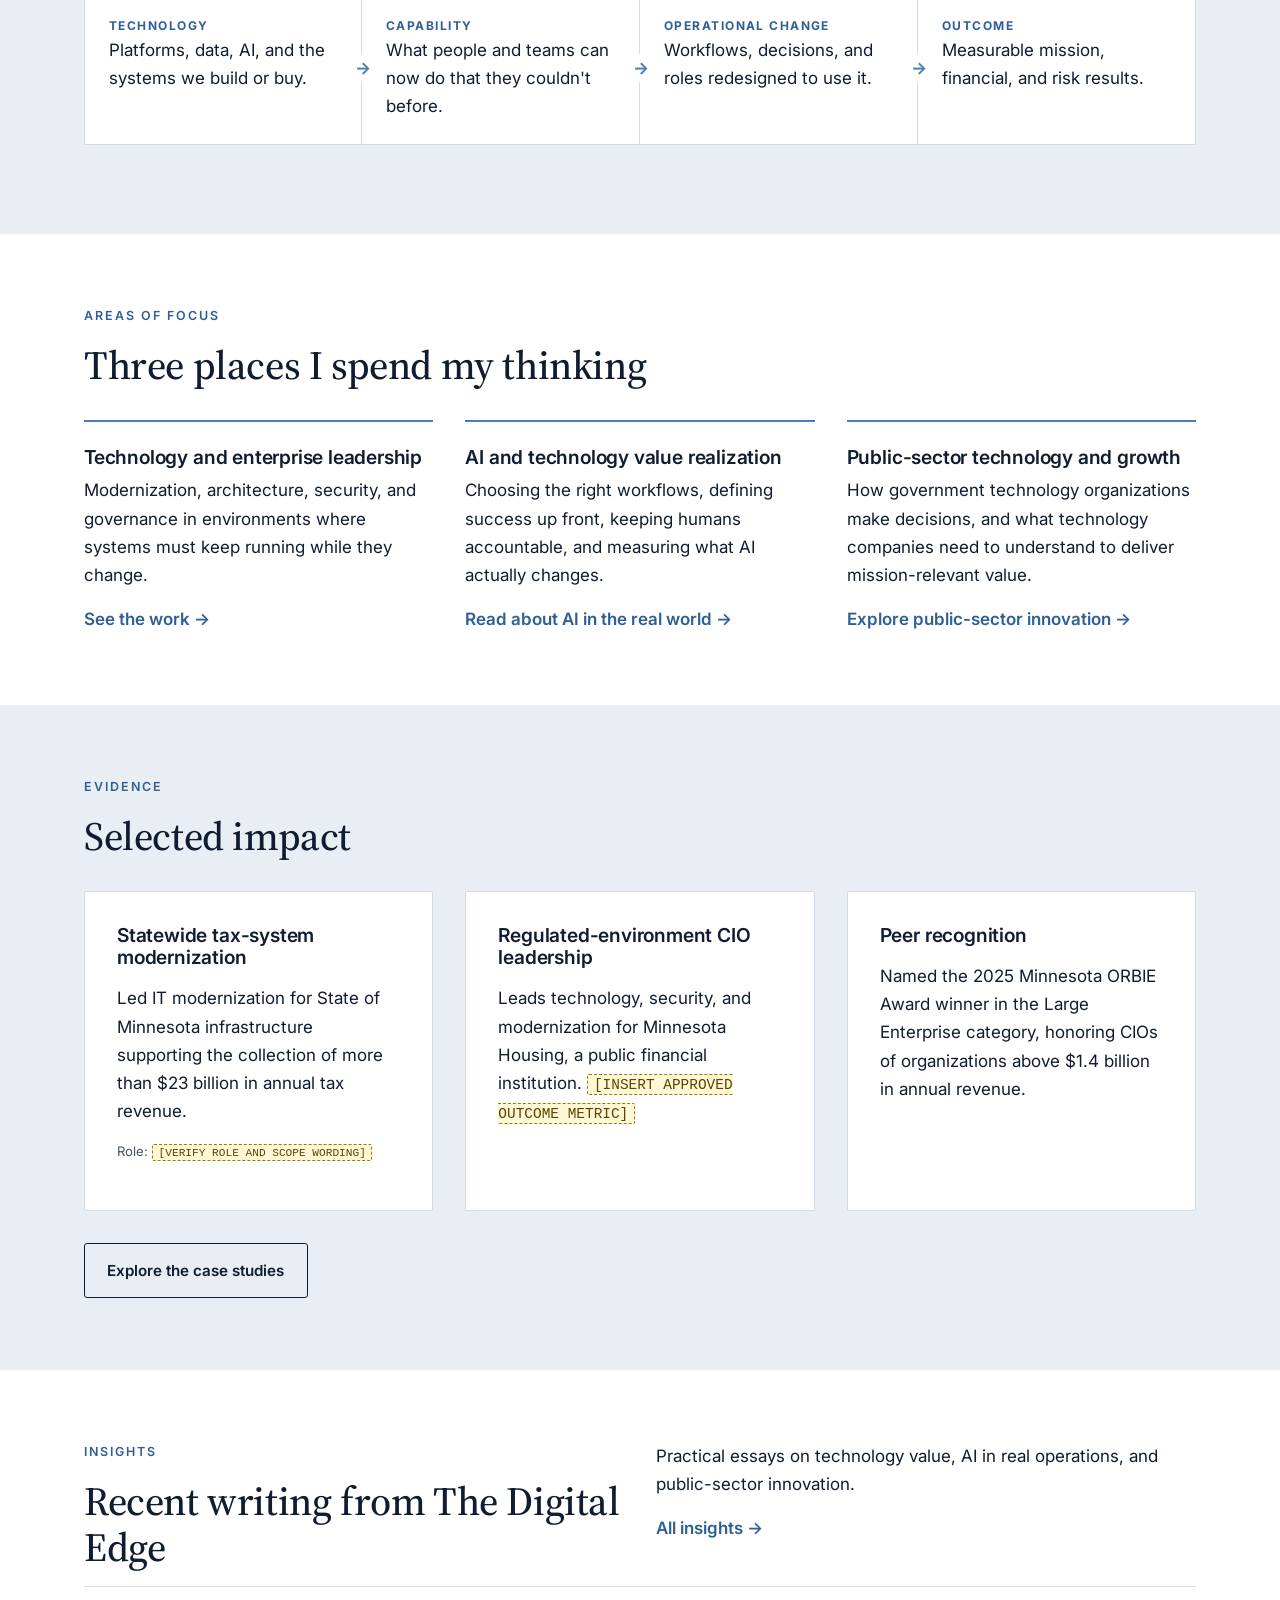
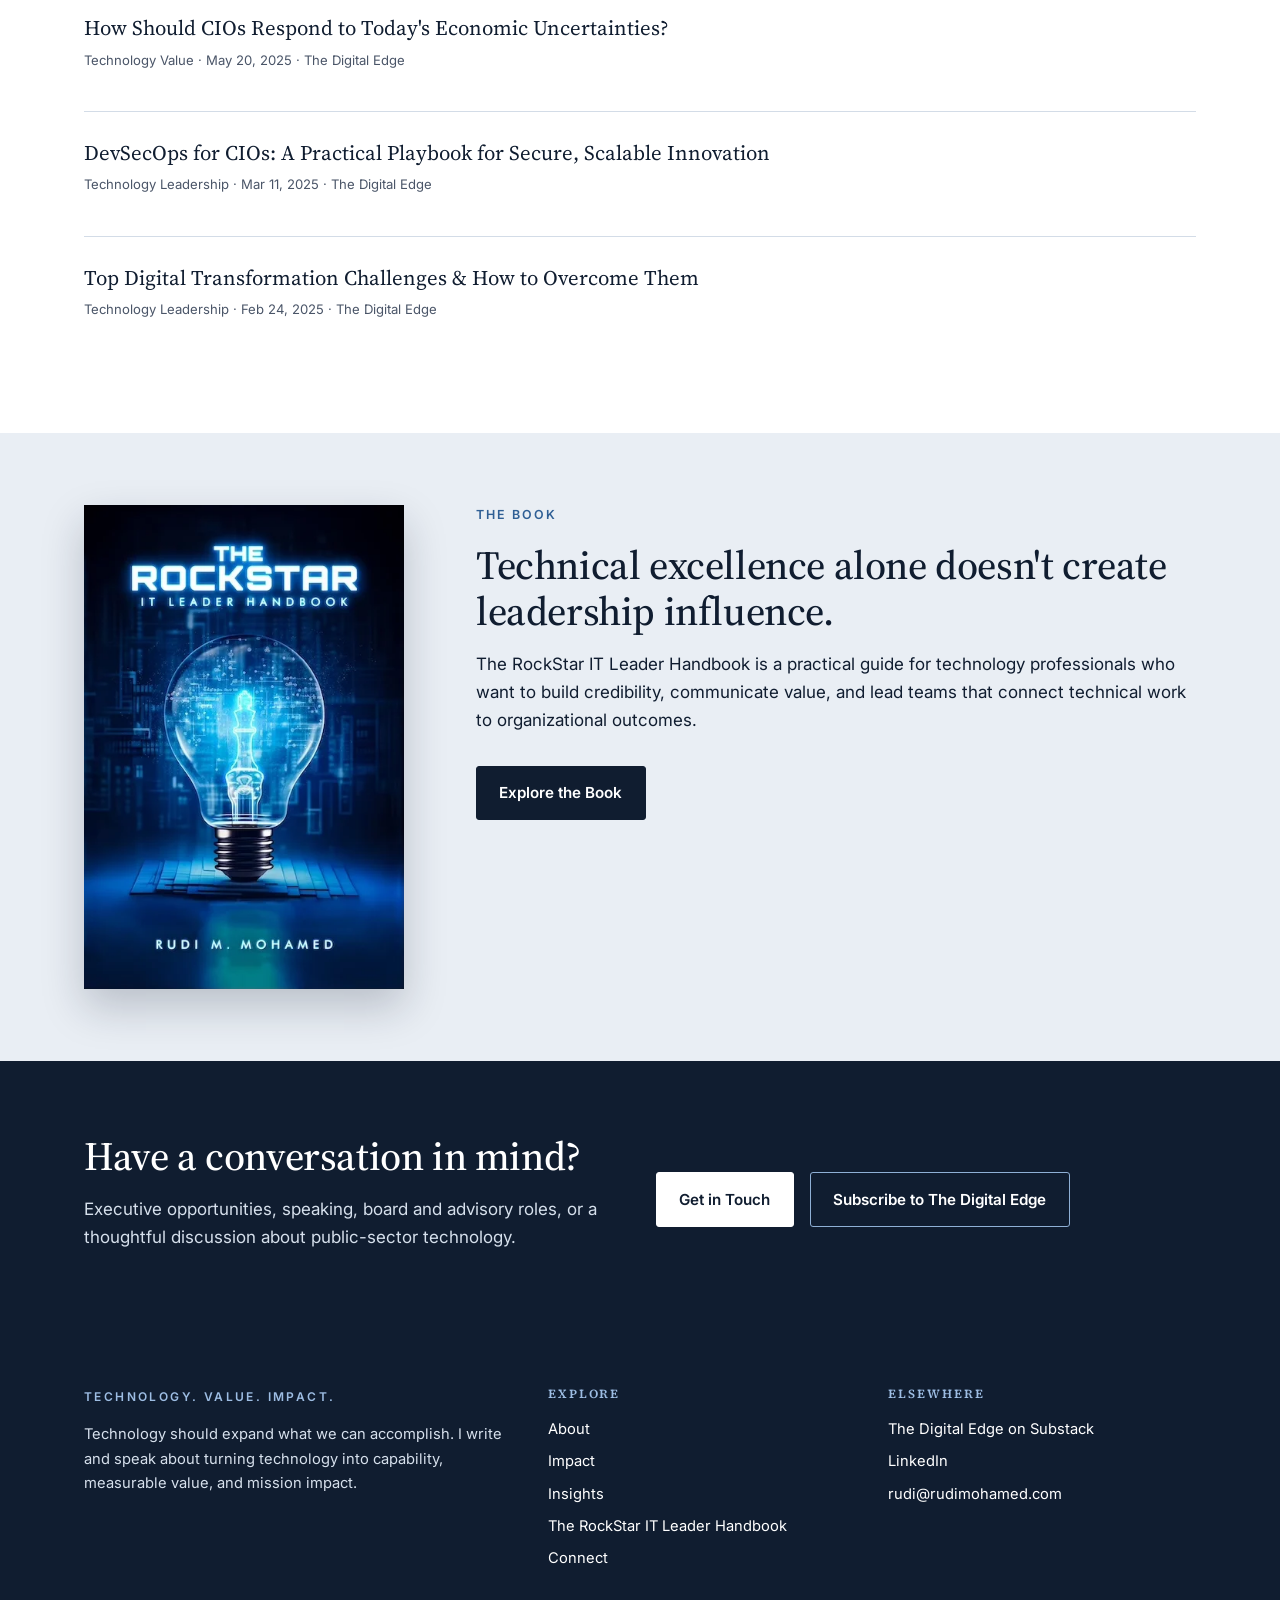
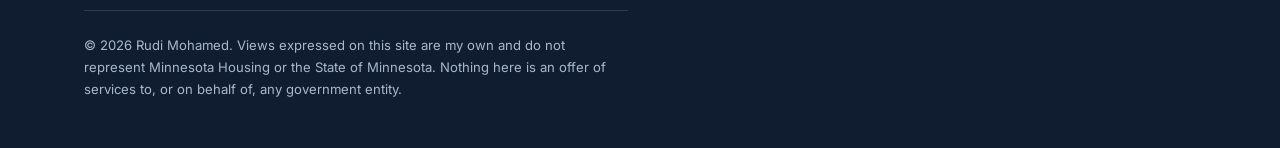
==== commit 048fcfe3: "Six-page editorial redesign (draft, placeholders pending)" ====
--- a/index.html
+++ b/index.html
@@ -1,565 +1,117 @@
-<!DOCTYPE html>
-<html lang="en" data-theme="dark">
-  <head>
-    <meta charset="UTF-8" />
-    <meta name="viewport" content="width=device-width, initial-scale=1.0" />
-    <title>Rudi Mohamed — Public-Sector CIO · GTM Leader · Author</title>
-    <meta
-      name="description"
-      content="2025 ORBIE CIO of the Year. Former Microsoft. CIO at Minnesota Housing Finance Agency, having modernized $23B+ in systems for the State of Minnesota. Rudi Mohamed modernizes the systems that can't afford to fail."
-    />
-    <link rel="canonical" href="https://rudimohamed.com/" />
+<!doctype html>
+<html lang="en">
+<head>
+<meta charset="utf-8">
+<meta name="viewport" content="width=device-width,initial-scale=1">
+<title>Rudi Mohamed | Technology Executive, CIO, and Author</title>
+<meta name="description" content="Public-sector CIO, former Microsoft engineer, and 2025 Minnesota ORBIE Award winner focused on turning complex technology into capability, measurable value, and mission impact.">
+<link rel="canonical" href="https://rudimohamed.com/">
+<meta property="og:type" content="website">
+<meta property="og:site_name" content="Rudi Mohamed">
+<meta property="og:title" content="Rudi Mohamed | Technology Executive, CIO, and Author">
+<meta property="og:description" content="Public-sector CIO, former Microsoft engineer, and 2025 Minnesota ORBIE Award winner focused on turning complex technology into capability, measurable value, and mission impact.">
+<meta property="og:url" content="https://rudimohamed.com/">
+<meta property="og:image" content="https://rudimohamed.com/assets/og-rudi-mohamed.jpg">
+<meta property="og:image:width" content="1200"><meta property="og:image:height" content="630">
+<meta name="twitter:card" content="summary_large_image">
+<meta name="theme-color" content="#101D30">
+<link rel="icon" href="/assets/favicon.svg" type="image/svg+xml">
+<link rel="preconnect" href="https://fonts.googleapis.com"><link rel="preconnect" href="https://fonts.gstatic.com" crossorigin>
+<link rel="stylesheet" href="https://fonts.googleapis.com/css2?family=Inter:wght@400;500;600;700&family=Source+Serif+4:opsz,wght@8..60,500;8..60,600&display=swap">
+<link rel="stylesheet" href="/assets/site.css">
+<script type="application/ld+json">{"@context": "https://schema.org", "@type": "Person", "@id": "https://rudimohamed.com/#rudi", "name": "Rudi Mohamed", "url": "https://rudimohamed.com/", "image": "https://rudimohamed.com/assets/rudi-portrait-960.webp", "jobTitle": "Chief Information Officer", "worksFor": {"@type": "GovernmentOrganization", "name": "Minnesota Housing"}, "award": "2025 Minnesota ORBIE Award, Large Enterprise category", "knowsAbout": ["Technology value realization", "Enterprise architecture", "AI governance", "Public-sector technology modernization", "Technology leadership"], "sameAs": ["https://www.linkedin.com/in/rudi-mohamed/", "https://rudimohamed.substack.com/"]}</script>
+</head>
+<body>
+<a class="skip" href="#main">Skip to content</a>
+<header class="site-header"><div class="wrap">
+<a class="brand" href="/">Rudi Mohamed</a>
+<button class="menu-btn" aria-expanded="false" aria-controls="primary-nav">Menu</button>
+<nav class="nav" id="primary-nav" aria-label="Primary"><ul>
+<li><a href="/" aria-current=page>Home</a></li><li><a href="/about/">About</a></li><li><a href="/impact/">Impact</a></li><li><a href="/insights/">Insights</a></li><li><a href="/connect/">Connect</a></li>
+</ul></nav></div></header>
+<main id="main">
 
-    <!-- Open Graph -->
-    <meta property="og:title" content="Rudi Mohamed — Public-Sector CIO & GTM Leader" />
-    <meta
-      property="og:description"
-      content="Award-winning public-sector CIO. Former Microsoft. I lead transformation where failure isn't an option."
-    />
-    <meta property="og:type" content="website" />
-    <meta property="og:url" content="https://rudimohamed.com/" />
-    <meta property="og:site_name" content="Rudi Mohamed" />
-    <meta property="og:image" content="https://rudimohamed.com/assets/hero-bg.png" />
+<section class="hero on-dark"><div class="wrap hero-grid">
+<div><p class="signature">RUDI MOHAMED &nbsp;&middot;&nbsp; TECHNOLOGY. VALUE. IMPACT.</p>
+<h1>Technology should expand what we can accomplish.</h1>
+<p class="lede">I'm a public-sector CIO, technology strategist, and former Microsoft engineer focused on turning complex technology into greater organizational capability, measurable value, and mission impact.</p>
+<div class="actions"><a class="btn btn-primary" href="/impact/">Explore My Work</a><a class="btn btn-secondary" href="/insights/">Read My Insights</a></div></div>
+<img class="portrait" src="/assets/rudi-portrait-960.webp" srcset="/assets/rudi-portrait-480.webp 480w, /assets/rudi-portrait-960.webp 960w" sizes="(max-width:860px) 300px, 420px" width="960" height="1200" alt="Rudi Mohamed, Chief Information Officer, in a navy suit" fetchpriority="high">
+</div></section>
 
-    <!-- Twitter / X card -->
-    <meta name="twitter:card" content="summary_large_image" />
-    <meta name="twitter:title" content="Rudi Mohamed — Public-Sector CIO & GTM Leader" />
-    <meta
-      name="twitter:description"
-      content="2025 ORBIE CIO of the Year. Former Microsoft. CIO, Minnesota Housing Finance Agency. Modernized $23B+ in systems for the State of Minnesota."
-    />
-    <meta name="twitter:image" content="https://rudimohamed.com/assets/hero-bg.png" />
-    <meta name="twitter:site" content="@rudimohamed" />
+<div class="wrap"><div class="cred" aria-label="Credentials">
+<div><strong>Current role</strong>Chief Information Officer, Minnesota Housing</div>
+<div><strong>Recognition</strong>2025 Minnesota ORBIE Award, Large Enterprise</div>
+<div><strong>Foundation</strong>Software integration engineering, Microsoft</div>
+<div><strong>Author</strong>The RockStar IT Leader Handbook</div>
+</div></div>
 
-    <!-- JSON-LD: Person entity for brand SEO -->
-    <script type="application/ld+json">
-    {
-      "@context": "https://schema.org",
-      "@type": "Person",
-      "name": "Rudi Mohamed",
-      "url": "https://rudimohamed.com/",
-      "jobTitle": "Chief Information Officer",
-      "worksFor": { "@type": "Organization", "name": "Minnesota Housing Finance Agency" },
-      "description": "2025 ORBIE CIO of the Year. CIO at Minnesota Housing Finance Agency, having modernized $23B+ in systems for the State of Minnesota. GTM leader and author of The RockStar IT Leader Handbook.",
-      "homeLocation": { "@type": "Place", "name": "Twin Cities, Minnesota, United States" },
-      "sameAs": [
-        "https://www.linkedin.com/in/rudi-mohamed/",
-        "https://twitter.com/rudimohamed",
-        "https://www.instagram.com/rudi_mohamed/"
-      ]
-    }
-    </script>
+<section aria-labelledby="pov"><div class="wrap grid-2">
+<div><p class="eyebrow">Point of view</p><h2 id="pov">Technology is not the outcome. What it enables is.</h2></div>
+<div><p>Most organizations don't have a technology problem. They have a gap between technology activity and measurable value: projects delivered, licenses bought, pilots launched, and too little change in what the institution can actually do.</p>
+<p>For more than 20 years, from writing and integrating software at Microsoft to leading technology for a regulated public financial institution, my work has been closing that gap: connecting strategy to execution, investment to value, innovation to real work, and governance to responsible outcomes.</p>
+<a class="textlink" href="/about/">Read my story</a></div>
+</div></section>
 
-    <link rel="preconnect" href="https://fonts.googleapis.com" />
-    <link rel="preconnect" href="https://fonts.gstatic.com" crossorigin />
-    <link rel="preconnect" href="https://api.fontshare.com" />
-    <link
-      href="https://fonts.googleapis.com/css2?family=Sora:wght@400;600;700;800&family=Inter:wght@400;500;600;700&display=swap"
-      rel="stylesheet"
-    />
-    <link rel="stylesheet" href="./base.css" />
-    <link rel="stylesheet" href="./style.css" />
+<section class="band" aria-labelledby="chain"><div class="wrap">
+<p class="eyebrow">How I think about value</p><h2 id="chain">From technology to outcomes</h2>
+<p class="muted">Every investment should be traceable along this chain. If a link is missing, the value is too.</p>
+<ol class="flow">
+<li><strong>Technology</strong>Platforms, data, AI, and the systems we build or buy.</li>
+<li><strong>Capability</strong>What people and teams can now do that they couldn't before.</li>
+<li><strong>Operational change</strong>Workflows, decisions, and roles redesigned to use it.</li>
+<li><strong>Outcome</strong>Measurable mission, financial, and risk results.</li>
+</ol></div></section>
 
-    <link
-      rel="icon"
-      href="data:image/svg+xml,%3Csvg xmlns='http://www.w3.org/2000/svg' viewBox='0 0 100 100'%3E%3Crect width='100' height='100' rx='22' fill='%230b1f3a' stroke='%232e9bff' stroke-width='3'/%3E%3Ctext x='50' y='50' text-anchor='middle' dominant-baseline='central' font-family='Arial,sans-serif' font-size='46' font-weight='800' fill='%232e9bff' letter-spacing='-1'%3ERM%3C/text%3E%3C/svg%3E"
-    />
-  </head>
-  <body>
-    <a class="sr-only" href="#main">Skip to content</a>
+<section aria-labelledby="focus"><div class="wrap">
+<p class="eyebrow">Areas of focus</p><h2 id="focus">Three places I spend my thinking</h2>
+<div class="grid-3" style="margin-top:2rem">
+<div class="card"><h3>Technology and enterprise leadership</h3><p>Modernization, architecture, security, and governance in environments where systems must keep running while they change.</p><a class="textlink" href="/impact/#modernization">See the work</a></div>
+<div class="card"><h3>AI and technology value realization</h3><p>Choosing the right workflows, defining success up front, keeping humans accountable, and measuring what AI actually changes.</p><a class="textlink" href="/insights/#ai">Read about AI in the real world</a></div>
+<div class="card"><h3>Public-sector technology and growth</h3><p>How government technology organizations make decisions, and what technology companies need to understand to deliver mission-relevant value.</p><a class="textlink" href="/insights/#public-sector">Explore public-sector innovation</a></div>
+</div></div></section>
 
-    <!-- ============== HEADER ============== -->
-    <header class="site-header">
-      <div class="container nav-row">
-        <a href="#" class="brand" aria-label="Rudi Mohamed — home">
-          <svg
-            class="brand-mark"
-            viewBox="0 0 100 100"
-            fill="none"
-            aria-hidden="true"
-            xmlns="http://www.w3.org/2000/svg"
-          >
-            <rect width="100" height="100" rx="22" fill="#0b1f3a" stroke="#2e9bff" stroke-width="3"/>
-            <text x="50" y="50" text-anchor="middle" dominant-baseline="central" font-family="Sora, 'Segoe UI', sans-serif" font-size="46" font-weight="800" fill="#2e9bff" letter-spacing="-1">RM</text>
-          </svg>
-          Rudi Mohamed
-        </a>
+<section class="band" aria-labelledby="evidence"><div class="wrap">
+<p class="eyebrow">Evidence</p><h2 id="evidence">Selected impact</h2>
+<div class="grid-3" style="margin-top:2rem">
+<div class="panel"><h3>Statewide tax-system modernization</h3><p>Led IT modernization for State of Minnesota infrastructure supporting the collection of more than $23 billion in annual tax revenue.</p><p class="meta">Role: <span class="placeholder">[VERIFY ROLE AND SCOPE WORDING]</span></p></div>
+<div class="panel"><h3>Regulated-environment CIO leadership</h3><p>Leads technology, security, and modernization for Minnesota Housing, a public financial institution. <span class="placeholder">[INSERT APPROVED OUTCOME METRIC]</span></p></div>
+<div class="panel"><h3>Peer recognition</h3><p>Named the 2025 Minnesota ORBIE Award winner in the Large Enterprise category, honoring CIOs of organizations above $1.4 billion in annual revenue.</p></div>
+</div>
+<div class="actions"><a class="btn btn-secondary" href="/impact/">Explore the case studies</a></div></div></section>
 
-        <nav aria-label="Primary">
-          <ul class="nav-links" id="primary-nav">
-            <li><a href="#about">About</a></li>
-            <li><a href="#edge">The Digital Edge</a></li>
-            <li><a href="#work">Work with me</a></li>
-            <li><a href="#book">Book</a></li>
-          </ul>
-        </nav>
+<section aria-labelledby="writing"><div class="wrap">
+<div class="grid-2"><div><p class="eyebrow">Insights</p><h2 id="writing">Recent writing from The Digital Edge</h2></div>
+<div><p>Practical essays on technology value, AI in real operations, and public-sector innovation.</p><a class="textlink" href="/insights/">All insights</a></div></div>
+<ul class="article-list"><li><a href="https://rudimohamed.substack.com/archive">How Should CIOs Respond to Today's Economic Uncertainties?</a><p class="meta">Technology Value &middot; May 20, 2025 &middot; The Digital Edge</p></li><li><a href="https://rudimohamed.substack.com/archive">DevSecOps for CIOs: A Practical Playbook for Secure, Scalable Innovation</a><p class="meta">Technology Leadership &middot; Mar 11, 2025 &middot; The Digital Edge</p></li><li><a href="https://rudimohamed.substack.com/archive">Top Digital Transformation Challenges & How to Overcome Them</a><p class="meta">Technology Leadership &middot; Feb 24, 2025 &middot; The Digital Edge</p></li></ul>
+</div></section>
 
-        <div class="nav-actions">
-          <button
-            class="theme-toggle"
-            id="theme-toggle"
-            aria-label="Toggle color theme"
-            type="button"
-          >
-            <svg
-              class="icon-moon"
-              width="18"
-              height="18"
-              viewBox="0 0 24 24"
-              fill="none"
-              stroke="currentColor"
-              stroke-width="2"
-              stroke-linecap="round"
-              stroke-linejoin="round"
-            >
-              <path d="M21 12.8A9 9 0 1 1 11.2 3 7 7 0 0 0 21 12.8z" />
-            </svg>
-            <svg
-              class="icon-sun"
-              width="18"
-              height="18"
-              viewBox="0 0 24 24"
-              fill="none"
-              stroke="currentColor"
-              stroke-width="2"
-              stroke-linecap="round"
-              stroke-linejoin="round"
-              style="display: none"
-            >
-              <circle cx="12" cy="12" r="4" />
-              <path d="M12 2v2M12 20v2M4.9 4.9l1.4 1.4M17.7 17.7l1.4 1.4M2 12h2M20 12h2M4.9 19.1l1.4-1.4M17.7 6.3l1.4-1.4" />
-            </svg>
-          </button>
-          <a href="#work" class="btn btn--primary btn--sm" data-testid="cta-nav-partner"
-            >Partner with me</a
-          >
-          <button
-            class="mobile-menu-btn"
-            id="mobile-menu-btn"
-            aria-label="Toggle menu"
-            aria-expanded="false"
-            aria-controls="primary-nav"
-            type="button"
-          >
-            <svg
-              width="22"
-              height="22"
-              viewBox="0 0 24 24"
-              fill="none"
-              stroke="currentColor"
-              stroke-width="2"
-              stroke-linecap="round"
-            >
-              <line x1="3" y1="6" x2="21" y2="6" />
-              <line x1="3" y1="12" x2="21" y2="12" />
-              <line x1="3" y1="18" x2="21" y2="18" />
-            </svg>
-          </button>
-        </div>
-      </div>
-    </header>
+<section class="band" aria-labelledby="book-h"><div class="wrap book-grid">
+<img src="/assets/book-cover.webp" width="415" height="627" loading="lazy" alt="Cover of The RockStar IT Leader Handbook by Rudi M. Mohamed">
+<div><p class="eyebrow">The book</p><h2 id="book-h">Technical excellence alone doesn't create leadership influence.</h2>
+<p>The RockStar IT Leader Handbook is a practical guide for technology professionals who want to build credibility, communicate value, and lead teams that connect technical work to organizational outcomes.</p>
+<div class="actions"><a class="btn btn-primary" href="/book/">Explore the Book</a></div></div>
+</div></section>
 
-    <main id="main">
-      <!-- ============== HERO ============== -->
-      <section class="hero" aria-label="Introduction">
-        <img
-          class="hero-bg"
-          src="./assets/hero-bg.png"
-          alt=""
-          aria-hidden="true"
-          decoding="async"
-          fetchpriority="high"
-        />
-        <div class="hero-scrim" aria-hidden="true"></div>
-
-        <div class="container hero-inner">
-          <div class="hero-content">
-            <p class="eyebrow">2025 ORBIE CIO of the Year · Minnesota</p>
-            <h1>
-              I modernize the systems<br />
-              that can't afford to <em>fail</em>.
-            </h1>
-            <p class="lede">
-              Award-winning public-sector CIO. Former Microsoft. Systems modernized
-              $23B+ for the public sector. I lead transformation where failure isn't an
-              option — and I write the RockStar IT playbook behind every decision most
-              leaders face alone.
-            </p>
-            <div class="hero-actions">
-              <a href="#work" class="btn btn--primary" data-testid="cta-hero-partner"
-                >Partner with me</a
-              >
-              <a
-                href="#book"
-                class="btn btn--ghost"
-                data-testid="cta-hero-handbook"
-                >Read The RockStar IT Leader Handbook</a
-              >
-            </div>
-          </div>
-        </div>
-
-        <div class="hero-scroll-cue" aria-hidden="true">
-          <svg
-            width="16"
-            height="16"
-            viewBox="0 0 24 24"
-            fill="none"
-            stroke="currentColor"
-            stroke-width="2"
-            stroke-linecap="round"
-            stroke-linejoin="round"
-          >
-            <path d="M6 9l6 6 6-6" />
-          </svg>
-          The credentials
-        </div>
-      </section>
-
-      <!-- ============== CREDENTIAL STRIP ============== -->
-      <section class="credential-strip" aria-label="Credentials">
-        <div class="container">
-          <div class="credential-grid">
-            <div class="credential-item" data-reveal>
-              <svg width="22" height="22" viewBox="0 0 24 24" fill="none" stroke="currentColor" stroke-width="1.8" stroke-linecap="round" stroke-linejoin="round"><path d="M6 9H4.5a2.5 2.5 0 0 1 0-5H6"/><path d="M18 9h1.5a2.5 2.5 0 0 0 0-5H18"/><path d="M4 22h16"/><path d="M10 14.66V17c0 .55-.47.98-.97 1.21C7.85 18.75 7 20.24 7 22"/><path d="M14 14.66V17c0 .55.47.98.97 1.21C16.15 18.75 17 20.24 17 22"/><path d="M18 2H6v7a6 6 0 0 0 12 0V2Z"/></svg>
-              <div>
-                <strong>2025 ORBIE CIO of the Year</strong>
-                <span>Minnesota</span>
-              </div>
-            </div>
-            <div class="credential-item" data-reveal>
-              <svg width="22" height="22" viewBox="0 0 24 24" fill="none" stroke="currentColor" stroke-width="1.8" stroke-linecap="round" stroke-linejoin="round"><path d="M4 19.5A2.5 2.5 0 0 1 6.5 17H20"/><path d="M6.5 2H20v20H6.5A2.5 2.5 0 0 1 4 19.5v-15A2.5 2.5 0 0 1 6.5 2z"/></svg>
-              <div>
-                <strong>Author</strong>
-                <span>The RockStar IT Leader Handbook</span>
-              </div>
-            </div>
-            <div class="credential-item" data-reveal>
-              <svg width="22" height="22" viewBox="0 0 24 24" fill="none" stroke="currentColor" stroke-width="1.8" stroke-linecap="round" stroke-linejoin="round"><path d="M3 3v18h18"/><path d="m19 9-5 5-4-4-3 3"/></svg>
-              <div>
-                <strong>CIO</strong>
-                <span>Systems modernized $23B+</span>
-              </div>
-            </div>
-            <div class="credential-item" data-reveal>
-              <svg width="22" height="22" viewBox="0 0 24 24" fill="none" stroke="currentColor" stroke-width="1.8" stroke-linecap="round" stroke-linejoin="round"><path d="M7.69 9.42A3.37 3.37 0 0 0 9 9.5a3.48 3.48 0 0 0 3.5-3.5V5a3.35 3.35 0 0 0-1-2.39A3.48 3.48 0 0 1 12.5 1a3.5 3.5 0 0 1 3.5 3.5c0 1.12-.28 2.18-.78 3.11"/><path d="M9 9a3.5 3.5 0 0 0-3.5 3.5v3.07A6 6 0 0 0 9 21h6a6 6 0 0 0 6-6V9a3.5 3.5 0 0 0-3.5-3.5"/></svg>
-              <div>
-                <strong>Board &amp; Advisor</strong>
-                <span>Twin Cities CISO · MIT CIO</span>
-              </div>
-            </div>
-          </div>
-        </div>
-      </section>
-
-      <!-- ============== ABOUT ============== -->
-      <section class="section-pad" id="about" aria-labelledby="about-title">
-        <div class="container container--narrow">
-          <div class="about-grid">
-            <div class="about-portrait" data-reveal>
-              <img
-                src="./assets/bio-portrait.png"
-                alt="Portrait of Rudi Mohamed, public-sector CIO and author"
-                loading="lazy"
-                decoding="async"
-                width="640"
-                height="800"
-              />
-            </div>
-            <div class="about-copy" data-reveal>
-              <p class="eyebrow">About</p>
-              <h2 id="about-title">
-                Where mission-critical meets modern technology.
-              </h2>
-              <p>
-                I’m Rudi Mohamed — a technology executive and CIO who turns complex technology into meaningful institutional impact. 
-                I help organizations modernize mission-critical systems, navigate emerging technologies, and turn technology complexity into strategic advantage—especially where the stakes are high, and the systems can’t afford to fail.
-              </p>
-              <p>
-                Today, as a CIO, I lead technology supporting <strong>$7B+</strong> in investments, building on 15+ years of government technology leadership and experience at <strong>Microsoft</strong>. I was honored as the <strong>2025 ORBIE CIO of the Year</strong> for modernizing high-consequence, highly regulated systems that people and institutions depend on.
-              </p>
-              <p>
-I write about the leadership playbooks behind that work in <em>The Rockstar IT Leader Handbook</em> and on my Substack, <em>The Digital Edge</em>. My passion is figuring out what technology can actually do—and leading people and organizations to turn that possibility into lasting impact.
-              </p>
-            </div>
-          </div>
-        </div>
-      </section>
-
-      <!-- ============== WORK WITH ME ============== -->
-      <section class="section-pad" id="work" aria-labelledby="work-title" style="background: var(--color-surface-offset)">
-        <div class="container">
-          <p class="eyebrow" data-reveal>Work with me</p>
-          <h2 id="work-title" data-reveal style="max-width: 16ch; margin-top: var(--space-4)">
-            Three ways to bring me in.
-          </h2>
-          <p class="lede" data-reveal style="margin-top: var(--space-5)">
-            I work with select organizations and executives at the intersection of
-            public-sector mission and modern technology.
-          </p>
-
-          <div class="work-list">
-            <article class="work-card work-card--feature" data-reveal>
-              <div class="icon-wrap">
-                <svg width="28" height="28" viewBox="0 0 24 24" fill="none" stroke="currentColor" stroke-width="1.8" stroke-linecap="round" stroke-linejoin="round"><path d="M16 21v-2a4 4 0 0 0-4-4H6a4 4 0 0 0-4 4v2"/><circle cx="9" cy="7" r="4"/><path d="M22 21v-2a4 4 0 0 0-3-3.87"/><path d="M16 3.13a4 4 0 0 1 0 7.75"/></svg>
-              </div>
-              <h3>Executive CIO / CTO</h3>
-              <p>
-                Hands-on leadership for agencies and enterprises modernizing
-                mission-critical, regulated systems. Strategy through execution —
-                roadmaps, governance, vendor strategy, and the change management
-                that determines whether transformation sticks.
-              </p>
-              <a href="mailto:rudi@rudimohamed.com" data-testid="cta-work-advisory"
-                >Let's talk
-                <svg width="14" height="14" viewBox="0 0 24 24" fill="none" stroke="currentColor" stroke-width="2.2" stroke-linecap="round" stroke-linejoin="round"><path d="M5 12h14M13 6l6 6-6 6"/></svg></a
-              >
-            </article>
-
-            <article class="work-card" data-reveal>
-              <div class="icon-wrap">
-                <svg width="28" height="28" viewBox="0 0 24 24" fill="none" stroke="currentColor" stroke-width="1.8" stroke-linecap="round" stroke-linejoin="round"><path d="M2 3h6a4 4 0 0 1 4 4v14a3 3 0 0 0-3-3H2z"/><path d="M22 3h-6a4 4 0 0 0-4 4v14a3 3 0 0 1 3-3h7z"/></svg>
-              </div>
-              <h3>Executive-in-Residence / GTM</h3>
-              <p>
-                For B2B tech companies — from venture-backed startups to enterprise software providers pursuing public-sector clients. I help GTM teams translate
-                enterprise capability into government outcomes and close where
-                credibility is the gatekeeper.
-              </p>
-              <a href="mailto:rudi@rudimohamed.com" data-testid="cta-work-eir"
-                >Let's talk
-                <svg width="14" height="14" viewBox="0 0 24 24" fill="none" stroke="currentColor" stroke-width="2.2" stroke-linecap="round" stroke-linejoin="round"><path d="M5 12h14M13 6l6 6-6 6"/></svg></a
-              >
-            </article>
-
-            <article class="work-card" data-reveal>
-              <div class="icon-wrap">
-                <svg width="28" height="28" viewBox="0 0 24 24" fill="none" stroke="currentColor" stroke-width="1.8" stroke-linecap="round" stroke-linejoin="round"><path d="M3 11l18-5v12L3 14v-3z"/><path d="M11.6 16.8a3 3 0 1 1-5.8-1.6"/></svg>
-              </div>
-              <h3>Speaking &amp; Boards</h3>
-              <p>
-                Keynotes, panels, and advisory boards on public-sector
-                transformation, AI governance, and the leadership required to
-                modernize systems that can't fail. I bring the operator's view, not
-                the pundit's.
-              </p>
-              <a href="mailto:rudi@rudimohamed.com" data-testid="cta-work-speaking"
-                >Let's talk
-                <svg width="14" height="14" viewBox="0 0 24 24" fill="none" stroke="currentColor" stroke-width="2.2" stroke-linecap="round" stroke-linejoin="round"><path d="M5 12h14M13 6l6 6-6 6"/></svg></a
-              >
-            </article>
-          </div>
-        </div>
-      </section>
-
-      <!-- ============== PILLARS ============== -->
-      <section class="section-pad" aria-labelledby="pillars-title">
-        <div class="container container--narrow">
-          <p class="eyebrow" data-reveal>What I write about</p>
-          <h2 id="pillars-title" data-reveal style="margin-top: var(--space-4)">
-            Three pillars. One playbook.
-          </h2>
-          <p class="lede" data-reveal style="margin-top: var(--space-5)">
-            My writing and advisory converge on three lanes — built from fifteen
-            years of public-sector leadership, not borrowed from the zeitgeist.
-          </p>
-
-          <div class="pillars-wrap" data-reveal>
-            <div class="pillar-row">
-              <div class="pillar-num">01</div>
-              <div class="pillar-body">
-                <h3>RockStar IT Leadership</h3>
-                <p>
-                  The differentiator. Leadership, career, and personal branding for
-                  the IT leader who refuses to be invisible — codified in the book.
-                </p>
-              </div>
-              <div class="pillar-tag">The differentiator</div>
-            </div>
-            <div class="pillar-row">
-              <div class="pillar-num">02</div>
-              <div class="pillar-body">
-                <h3>Transformation in Regulated Environments</h3>
-                <p>
-                  The credibility moat. Modernizing mission-critical, public-sector
-                  systems where failure isn't an option — a lane few peers own.
-                </p>
-              </div>
-              <div class="pillar-tag">The credibility moat</div>
-            </div>
-            <div class="pillar-row">
-              <div class="pillar-num">03</div>
-              <div class="pillar-body">
-                <h3>The Digital Edge — Tech &amp; Security Decoded</h3>
-                <p>
-                  The freshness driver. Timely, pragmatic takes on AI, security, and
-                  the technology shifts leaders can't afford to misread.
-                </p>
-              </div>
-              <div class="pillar-tag">The freshness driver</div>
-            </div>
-          </div>
-        </div>
-      </section>
-
-      <!-- ============== BOOK ============== -->
-      <section class="book-section section-pad" id="book" aria-labelledby="book-title">
-        <div class="container">
-          <div class="book-grid">
-            <div class="book-cover-wrap" data-reveal>
-              <img
-                class="book-cover-art"
-                src="./assets/book-cover.png"
-                alt="Cover of The RockStar IT Leader Handbook by Rudi M. Mohamed"
-                loading="lazy"
-                decoding="async"
-                width="420"
-                height="560"
-              />
-            </div>
-
-            <div class="book-copy" data-reveal>
-              <p class="eyebrow">The book</p>
-              <h2 id="book-title" style="margin-top: var(--space-4)">
-                The playbook behind the decisions most leaders face alone.
-              </h2>
-              <div class="stars" aria-label="5 out of 5 stars">
-                <svg width="18" height="18" viewBox="0 0 24 24" fill="currentColor"><path d="M12 2l3.09 6.26L22 9.27l-5 4.87 1.18 6.88L12 17.77l-6.18 3.25L7 14.14 2 9.27l6.91-1.01z"/></svg>
-                <svg width="18" height="18" viewBox="0 0 24 24" fill="currentColor"><path d="M12 2l3.09 6.26L22 9.27l-5 4.87 1.18 6.88L12 17.77l-6.18 3.25L7 14.14 2 9.27l6.91-1.01z"/></svg>
-                <svg width="18" height="18" viewBox="0 0 24 24" fill="currentColor"><path d="M12 2l3.09 6.26L22 9.27l-5 4.87 1.18 6.88L12 17.77l-6.18 3.25L7 14.14 2 9.27l6.91-1.01z"/></svg>
-                <svg width="18" height="18" viewBox="0 0 24 24" fill="currentColor"><path d="M12 2l3.09 6.26L22 9.27l-5 4.87 1.18 6.88L12 17.77l-6.18 3.25L7 14.14 2 9.27l6.91-1.01z"/></svg>
-                <svg width="18" height="18" viewBox="0 0 24 24" fill="currentColor"><path d="M12 2l3.09 6.26L22 9.27l-5 4.87 1.18 6.88L12 17.77l-6.18 3.25L7 14.14 2 9.27l6.91-1.01z"/></svg>
-              </div>
-              <p>
-                Part field manual, part manifesto, <em>The RockStar IT Leader
-                Handbook</em> gives technology leaders the playbook to lead with
-                authority, build the brand, and modernize the systems everyone else
-                is afraid to touch. The same framework behind a 2025 ORBIE CIO of
-                the Year career.
-              </p>
-              <div class="book-actions">
-                <a
-                  href="https://www.amazon.com/s?k=RockStar+IT+Leader+Handbook+Rudi+Mohamed"
-                  target="_blank"
-                  rel="noopener noreferrer"
-                  class="btn btn--primary"
-                  data-testid="cta-book-amazon"
-                  >Buy on Amazon</a
-                >
-                <a href="#edge" class="btn btn--ghost" data-testid="cta-book-substack"
-                  >Read the newsletter</a
-                >
-              </div>
-            </div>
-          </div>
-        </div>
-      </section>
-
-      <!-- ============== NEWSLETTER ============== -->
-      <section class="section-pad" id="edge" aria-labelledby="edge-title">
-        <div class="container">
-          <div class="newsletter-band" data-reveal>
-            <div>
-              <p class="eyebrow">The Digital Edge</p>
-              <h2 id="edge-title" style="margin-top: var(--space-4)">
-                Weekly. The technical edge leaders can't afford to miss.
-              </h2>
-              <p class="lede" style="margin-top: var(--space-5); max-width: 52ch">
-                Every week I decode the AI, security, and modernization decisions
-                facing leaders in mission-critical environments — the practical edge
-                behind the RockStar playbook. No hype. Just signal.
-              </p>
-              <form
-                class="newsletter-form"
-                onsubmit="event.preventDefault(); this.querySelector('input').value=''; this.querySelector('button').textContent='Check your inbox ✓';"
-                data-testid="form-newsletter"
-              >
-                <input
-                  type="email"
-                  required
-                  aria-label="Email address"
-                  placeholder="you@company.com"
-                  data-testid="input-newsletter-email"
-                />
-                <button type="submit" class="btn btn--primary" data-testid="cta-newsletter-submit">
-                  Subscribe
-                </button>
-              </form>
-              <div class="newsletter-stats">
-                <div><strong>500+</strong><span>readers</span></div>
-                <div><strong>Weekly</strong><span>every Thursday</span></div>
-                <div><strong>Free</strong><span>no spam, ever</span></div>
-              </div>
-            </div>
-            <div aria-hidden="true">
-              <svg viewBox="0 0 200 200" fill="none" xmlns="http://www.w3.org/2000/svg">
-                <defs>
-                  <linearGradient id="nl-glow" x1="0" y1="0" x2="1" y2="1">
-                    <stop offset="0" stop-color="#2e9bff"/>
-                    <stop offset="1" stop-color="#7dc4ff"/>
-                  </linearGradient>
-                </defs>
-                <circle cx="100" cy="100" r="78" stroke="url(#nl-glow)" stroke-width="2" opacity="0.5"/>
-                <circle cx="100" cy="100" r="52" stroke="url(#nl-glow)" stroke-width="2" opacity="0.7"/>
-                <path d="M70 100l22 22 38-44" stroke="url(#nl-glow)" stroke-width="6" stroke-linecap="round" stroke-linejoin="round"/>
-              </svg>
-            </div>
-          </div>
-        </div>
-      </section>
-    </main>
-
-    <!-- ============== FOOTER ============== -->
-    <footer class="site-footer">
-      <div class="container footer-row">
-        <div>
-          <a href="#" class="brand" aria-label="Rudi Mohamed — home">
-            <svg
-              class="brand-mark"
-              viewBox="0 0 100 100"
-              fill="none"
-              aria-hidden="true"
-              xmlns="http://www.w3.org/2000/svg"
-            >
-              <rect width="100" height="100" rx="22" fill="#0b1f3a" stroke="#2e9bff" stroke-width="3"/>
-              <text x="50" y="50" text-anchor="middle" dominant-baseline="central" font-family="Sora, 'Segoe UI', sans-serif" font-size="46" font-weight="800" fill="#2e9bff" letter-spacing="-1">RM</text>
-            </svg>
-            Rudi Mohamed
-          </a>
-          <p class="text-muted" style="font-size: var(--text-xs); margin-top: var(--space-3)">
-            Public-sector CIO · GTM leader · Author. Twin Cities, Minnesota.
-          </p>
-        </div>
-
-        <ul class="footer-links">
-          <li><a href="#about">About</a></li>
-          <li><a href="#edge">The Digital Edge</a></li>
-          <li><a href="#work">Work with me</a></li>
-          <li><a href="#book">Book</a></li>
-        </ul>
-
-        <div class="social-row">
-          <a href="https://www.linkedin.com/in/rudi-mohamed/" target="_blank" rel="noopener noreferrer" aria-label="LinkedIn">
-            <svg width="18" height="18" viewBox="0 0 24 24" fill="currentColor"><path d="M20.45 20.45h-3.55v-5.57c0-1.33-.02-3.04-1.85-3.04-1.85 0-2.13 1.45-2.13 2.94v5.67H9.36V9h3.41v1.56h.05c.48-.9 1.64-1.85 3.37-1.85 3.6 0 4.27 2.37 4.27 5.45v6.29zM5.34 7.43a2.06 2.06 0 1 1 0-4.12 2.06 2.06 0 0 1 0 4.12zM7.12 20.45H3.56V9h3.56v11.45zM22.22 0H1.77C.8 0 0 .78 0 1.74v20.51C0 23.22.8 24 1.77 24h20.45c.98 0 1.78-.78 1.78-1.75V1.74C24 .78 23.2 0 22.22 0z"/></svg>
-          </a>
-          <a href="https://twitter.com/rudimohamed" target="_blank" rel="noopener noreferrer" aria-label="X (Twitter)">
-            <svg width="16" height="16" viewBox="0 0 24 24" fill="currentColor"><path d="M18.244 2.25h3.308l-7.227 8.26 8.502 11.24H16.17l-5.214-6.817L4.99 21.75H1.68l7.73-8.835L1.254 2.25H8.08l4.713 6.231zm-1.161 17.52h1.833L7.084 4.126H5.117z"/></svg>
-          </a>
-          <a href="https://www.instagram.com/rudi_mohamed/" target="_blank" rel="noopener noreferrer" aria-label="Instagram">
-            <svg width="18" height="18" viewBox="0 0 24 24" fill="none" stroke="currentColor" stroke-width="2" stroke-linecap="round" stroke-linejoin="round"><rect x="2" y="2" width="20" height="20" rx="5"/><path d="M16 11.37A4 4 0 1 1 12.63 8 4 4 0 0 1 16 11.37z"/><line x1="17.5" y1="6.5" x2="17.51" y2="6.5"/></svg>
-          </a>
-          <a href="mailto:rudi@rudimohamed.com" aria-label="Email">
-            <svg width="18" height="18" viewBox="0 0 24 24" fill="none" stroke="currentColor" stroke-width="2" stroke-linecap="round" stroke-linejoin="round"><rect x="2" y="4" width="20" height="16" rx="2"/><path d="m22 7-10 5L2 7"/></svg>
-          </a>
-        </div>
-      </div>
-      <div class="container" style="margin-top: var(--space-8)">
-        <p class="text-muted" style="font-size: var(--text-xs)">
-          © <span id="year"></span> Rudi Mohamed. All rights reserved.
-        </p>
-      </div>
-    </footer>
-
-    <script src="./app.js" defer></script>
-  </body>
-</html>
+<section class="on-dark" aria-labelledby="cta"><div class="wrap grid-2" style="align-items:center">
+<div><h2 id="cta">Have a conversation in mind?</h2><p>Executive opportunities, speaking, board and advisory roles, or a thoughtful discussion about public-sector technology.</p></div>
+<div class="actions" style="margin-top:0"><a class="btn btn-primary" href="/connect/">Get in Touch</a><a class="btn btn-secondary" href="https://rudimohamed.substack.com/">Subscribe to The Digital Edge</a></div>
+</div></section>
+</main>
+<footer class="site-footer"><div class="wrap">
+<div class="footer-grid">
+<div><p class="footer-sig">TECHNOLOGY. VALUE. IMPACT.</p>
+<p>Technology should expand what we can accomplish. I write and speak about turning technology into capability, measurable value, and mission impact.</p></div>
+<div><h2 class="eyebrow" style="color:#9DBDE3">Explore</h2><ul>
+<li><a href="/about/">About</a></li><li><a href="/impact/">Impact</a></li><li><a href="/insights/">Insights</a></li><li><a href="/book/">The RockStar IT Leader Handbook</a></li><li><a href="/connect/">Connect</a></li></ul></div>
+<div><h2 class="eyebrow" style="color:#9DBDE3">Elsewhere</h2><ul>
+<li><a href="https://rudimohamed.substack.com/">The Digital Edge on Substack</a></li><li><a href="https://www.linkedin.com/in/rudi-mohamed/">LinkedIn</a></li><li><a href="mailto:rudi@rudimohamed.com">rudi@rudimohamed.com</a></li></ul></div>
+</div>
+<p class="legal">&copy; 2026 Rudi Mohamed. Views expressed on this site are my own and do not represent Minnesota Housing or the State of Minnesota. Nothing here is an offer of services to, or on behalf of, any government entity.</p>
+</div></footer>
+<script>
+(function(){var b=document.querySelector('.menu-btn'),n=document.getElementById('primary-nav');
+b.addEventListener('click',function(){var o=n.classList.toggle('open');b.setAttribute('aria-expanded',o);});
+document.addEventListener('keydown',function(e){if(e.key==='Escape'&&n.classList.contains('open')){n.classList.remove('open');b.setAttribute('aria-expanded','false');b.focus();}});})();
+</script>
+</body></html>
--- a/assets/site.css
+++ b/assets/site.css
@@ -0,0 +1,133 @@
+/* Rudi Mohamed — Executive Navy editorial system */
+:root{
+  --navy:#101D30; --steel:#477DB8; --steel-dark:#2F5F95; --gray:#E9EEF4; --white:#FFFFFF;
+  --ink:#101D30; --muted:#4A5568; --line:#D3DCE7;
+  --serif:"Source Serif 4",Georgia,"Times New Roman",serif;
+  --sans:"Inter",system-ui,-apple-system,"Segoe UI",Roboto,sans-serif;
+  --max:1160px; --read:68ch;
+  --s1:.5rem;--s2:1rem;--s3:1.5rem;--s4:2rem;--s5:3rem;--s6:4.5rem;--s7:7rem;
+}
+*,*::before,*::after{box-sizing:border-box}
+html{-webkit-text-size-adjust:100%}
+body{margin:0;font-family:var(--sans);font-size:1.0625rem;line-height:1.65;color:var(--ink);background:var(--white)}
+img{max-width:100%;height:auto;display:block}
+a{color:var(--steel-dark);text-underline-offset:3px}
+a:hover{color:var(--navy)}
+:focus-visible{outline:3px solid var(--steel);outline-offset:3px;border-radius:2px}
+.skip{position:absolute;left:-9999px;top:0;background:var(--navy);color:#fff;padding:.75rem 1rem;z-index:100}
+.skip:focus{left:1rem;top:1rem}
+.wrap{max-width:var(--max);margin:0 auto;padding:0 var(--s3)}
+h1,h2,h3{line-height:1.15;margin:0 0 var(--s2);font-weight:600;letter-spacing:-.01em}
+h1,.display{font-family:var(--serif);font-weight:500;font-size:clamp(2.3rem,5.2vw,4.1rem)}
+h2{font-family:var(--serif);font-weight:500;font-size:clamp(1.7rem,3.2vw,2.5rem)}
+h3{font-size:1.2rem}
+p{margin:0 0 var(--s2);max-width:var(--read)}
+.eyebrow{font-size:.78rem;font-weight:600;letter-spacing:.16em;text-transform:uppercase;color:var(--steel-dark);margin-bottom:var(--s2)}
+.lede{font-size:1.25rem;color:var(--muted);max-width:60ch}
+.muted{color:var(--muted)}
+/* header */
+.site-header{border-bottom:1px solid var(--line);background:var(--white);position:sticky;top:0;z-index:50}
+.site-header .wrap{display:flex;align-items:center;justify-content:space-between;min-height:68px;gap:var(--s3)}
+.brand{font-weight:700;letter-spacing:.08em;text-transform:uppercase;font-size:.95rem;color:var(--navy);text-decoration:none}
+.nav ul{display:flex;gap:var(--s4);list-style:none;margin:0;padding:0}
+.nav a{color:var(--ink);text-decoration:none;font-size:.95rem;font-weight:500;padding:.4rem 0;border-bottom:2px solid transparent}
+.nav a:hover,.nav a[aria-current=page]{border-bottom-color:var(--steel)}
+.menu-btn{display:none;background:none;border:1px solid var(--line);border-radius:4px;padding:.45rem .8rem;font:inherit;font-size:.9rem;color:var(--navy);cursor:pointer}
+@media (max-width:760px){
+  .menu-btn{display:block}
+  .nav{display:none;position:absolute;left:0;right:0;top:68px;background:var(--white);border-bottom:1px solid var(--line)}
+  .nav.open{display:block}
+  .nav ul{flex-direction:column;gap:0;padding:var(--s1) var(--s3) var(--s3)}
+  .nav a{display:block;padding:.8rem 0;border-bottom:1px solid var(--gray)}
+}
+/* buttons */
+.btn{display:inline-block;padding:.85rem 1.4rem;border-radius:3px;font-weight:600;font-size:.95rem;text-decoration:none;border:1px solid var(--navy);transition:background-color .15s,color .15s}
+.btn-primary{background:var(--navy);color:var(--white)}
+.btn-primary:hover{background:var(--steel-dark);border-color:var(--steel-dark);color:#fff}
+.btn-secondary{background:transparent;color:var(--navy)}
+.btn-secondary:hover{background:var(--gray);color:var(--navy)}
+.on-dark .btn-primary{background:var(--white);color:var(--navy);border-color:var(--white)}
+.on-dark .btn-primary:hover{background:var(--gray)}
+.on-dark .btn-secondary{color:var(--white);border-color:#8FB0D6}
+.on-dark .btn-secondary:hover{background:rgba(255,255,255,.08);color:#fff}
+.actions{display:flex;flex-wrap:wrap;gap:var(--s2);margin-top:var(--s4)}
+.textlink{font-weight:600;text-decoration:none;color:var(--steel-dark)}
+.textlink::after{content:" \2192"}
+.textlink:hover{text-decoration:underline}
+/* sections */
+section{padding:var(--s6) 0}
+.band{background:var(--gray)}
+.on-dark{background:var(--navy);color:var(--white)}
+.on-dark .eyebrow{color:#9DBDE3}
+.on-dark .lede,.on-dark .muted,.on-dark p{color:#D6E0EC}
+.on-dark a{color:#BBD2EE}
+.hero{padding:var(--s6) 0 var(--s6)}
+.hero-grid{display:grid;grid-template-columns:1.35fr .9fr;gap:var(--s6);align-items:center}
+.hero .signature{font-size:.8rem;letter-spacing:.24em;font-weight:600;color:#9DBDE3;margin-bottom:var(--s3)}
+.hero h1{margin-bottom:var(--s3)}
+.portrait{border-radius:2px;aspect-ratio:4/5;object-fit:cover;width:100%;max-width:420px;justify-self:end}
+.page-head{padding:var(--s6) 0 var(--s5);border-bottom:1px solid var(--line)}
+@media (max-width:860px){.hero-grid{grid-template-columns:1fr;gap:var(--s4)}.portrait{justify-self:start;max-width:300px}section{padding:var(--s5) 0}}
+.grid-3{display:grid;grid-template-columns:repeat(3,1fr);gap:var(--s4)}
+.grid-2{display:grid;grid-template-columns:repeat(2,1fr);gap:var(--s4)}
+@media (max-width:860px){.grid-3,.grid-2{grid-template-columns:1fr}}
+.card{border-top:2px solid var(--steel);padding-top:var(--s3)}
+.card h3{margin-bottom:var(--s1)}
+.panel{background:var(--white);border:1px solid var(--line);padding:var(--s4);border-radius:2px}
+.cred{display:flex;flex-wrap:wrap;gap:var(--s2) var(--s5);padding:var(--s4) 0;border-bottom:1px solid var(--line);font-size:.95rem}
+.cred strong{display:block;font-size:.75rem;letter-spacing:.12em;text-transform:uppercase;color:var(--muted);font-weight:600}
+.placeholder{background:#FFF7D6;border:1px dashed #A07A00;color:#5A4500;padding:.1rem .35rem;font-size:.85em;font-family:ui-monospace,Menlo,monospace;border-radius:2px}
+blockquote{margin:0;font-family:var(--serif);font-size:clamp(1.4rem,2.6vw,2rem);line-height:1.35;max-width:30ch}
+/* flow diagram */
+.flow{display:grid;grid-template-columns:repeat(4,1fr);gap:0;margin-top:var(--s4);counter-reset:f}
+.flow li{list-style:none;padding:var(--s3);border:1px solid var(--line);background:var(--white);position:relative}
+.flow li+li{border-left:0}
+.flow li strong{display:block;font-size:.75rem;letter-spacing:.12em;text-transform:uppercase;color:var(--steel-dark)}
+.flow li:not(:last-child)::after{content:"\2192";position:absolute;right:-.6rem;top:50%;transform:translateY(-50%);background:var(--white);color:var(--steel);font-weight:700;z-index:1}
+@media (max-width:760px){.flow{grid-template-columns:1fr}.flow li+li{border-left:1px solid var(--line);border-top:0}.flow li:not(:last-child)::after{content:"\2193";right:auto;left:var(--s3);top:auto;bottom:-.8rem;transform:none}}
+.flow{padding:0}
+@media (min-width:761px){.flow-5{grid-template-columns:repeat(5,1fr)}}
+/* timeline */
+.timeline{list-style:none;padding:0;margin:var(--s4) 0 0;border-left:2px solid var(--steel)}
+.timeline li{padding:0 0 var(--s4) var(--s4);position:relative}
+.timeline li::before{content:"";position:absolute;left:-7px;top:.45rem;width:12px;height:12px;border-radius:50%;background:var(--white);border:2px solid var(--steel)}
+.timeline .stage{font-size:.75rem;letter-spacing:.12em;text-transform:uppercase;color:var(--steel-dark);font-weight:600}
+/* case studies */
+.case{border-top:1px solid var(--line);padding:var(--s5) 0}
+.case dl{display:grid;grid-template-columns:220px 1fr;gap:var(--s2) var(--s4);margin:var(--s3) 0 0}
+.case dt{font-weight:600;font-size:.9rem;color:var(--steel-dark)}
+.case dd{margin:0;max-width:var(--read)}
+@media (max-width:760px){.case dl{grid-template-columns:1fr;gap:.25rem}.case dd{margin-bottom:var(--s2)}}
+.tag{display:inline-block;font-size:.75rem;font-weight:600;letter-spacing:.06em;padding:.2rem .55rem;border:1px solid var(--line);border-radius:999px;color:var(--muted);margin-right:.4rem}
+/* articles */
+.article-list{list-style:none;padding:0;margin:0}
+.article-list li{border-top:1px solid var(--line);padding:var(--s3) 0}
+.article-list a{font-family:var(--serif);font-size:1.3rem;color:var(--ink);text-decoration:none}
+.article-list a:hover{color:var(--steel-dark);text-decoration:underline}
+.meta{font-size:.82rem;color:var(--muted);margin-top:.25rem}
+/* forms */
+form .field{margin-bottom:var(--s3)}
+label{display:block;font-weight:600;font-size:.92rem;margin-bottom:.35rem}
+.hint{font-size:.85rem;color:var(--muted);margin:.25rem 0 0}
+input,select,textarea{width:100%;font:inherit;padding:.75rem .85rem;border:1px solid #8A99AD;border-radius:3px;background:#fff;color:var(--ink)}
+textarea{min-height:150px}
+input:focus,select:focus,textarea:focus{outline:3px solid var(--steel);outline-offset:1px;border-color:var(--steel)}
+.error{color:#A4161A;font-size:.88rem;margin-top:.3rem}
+.hp{position:absolute;left:-9999px}
+.notice{border-left:3px solid var(--steel);padding:var(--s2) var(--s3);background:var(--gray);font-size:.92rem}
+/* book */
+.book-grid{display:grid;grid-template-columns:320px 1fr;gap:var(--s6);align-items:start}
+.book-grid img{box-shadow:0 18px 40px rgba(16,29,48,.22)}
+@media (max-width:760px){.book-grid{grid-template-columns:1fr}.book-grid img{max-width:240px}}
+/* footer */
+.site-footer{background:var(--navy);color:#D6E0EC;padding:var(--s5) 0 var(--s4);font-size:.92rem}
+.site-footer a{color:#fff;text-decoration:none}
+.site-footer a:hover{text-decoration:underline}
+.footer-grid{display:grid;grid-template-columns:1.4fr 1fr 1fr;gap:var(--s4)}
+.footer-grid ul{list-style:none;padding:0;margin:0}
+.footer-grid li{margin-bottom:.5rem}
+.footer-sig{letter-spacing:.2em;font-size:.75rem;font-weight:600;color:#9DBDE3}
+.legal{border-top:1px solid #2A3A52;margin-top:var(--s4);padding-top:var(--s3);font-size:.82rem;color:#A9B8CB}
+@media (max-width:760px){.footer-grid{grid-template-columns:1fr}}
+@media (prefers-reduced-motion:reduce){*{transition:none!important;animation:none!important;scroll-behavior:auto!important}}
+@media print{.site-header,.site-footer,.actions{display:none}}
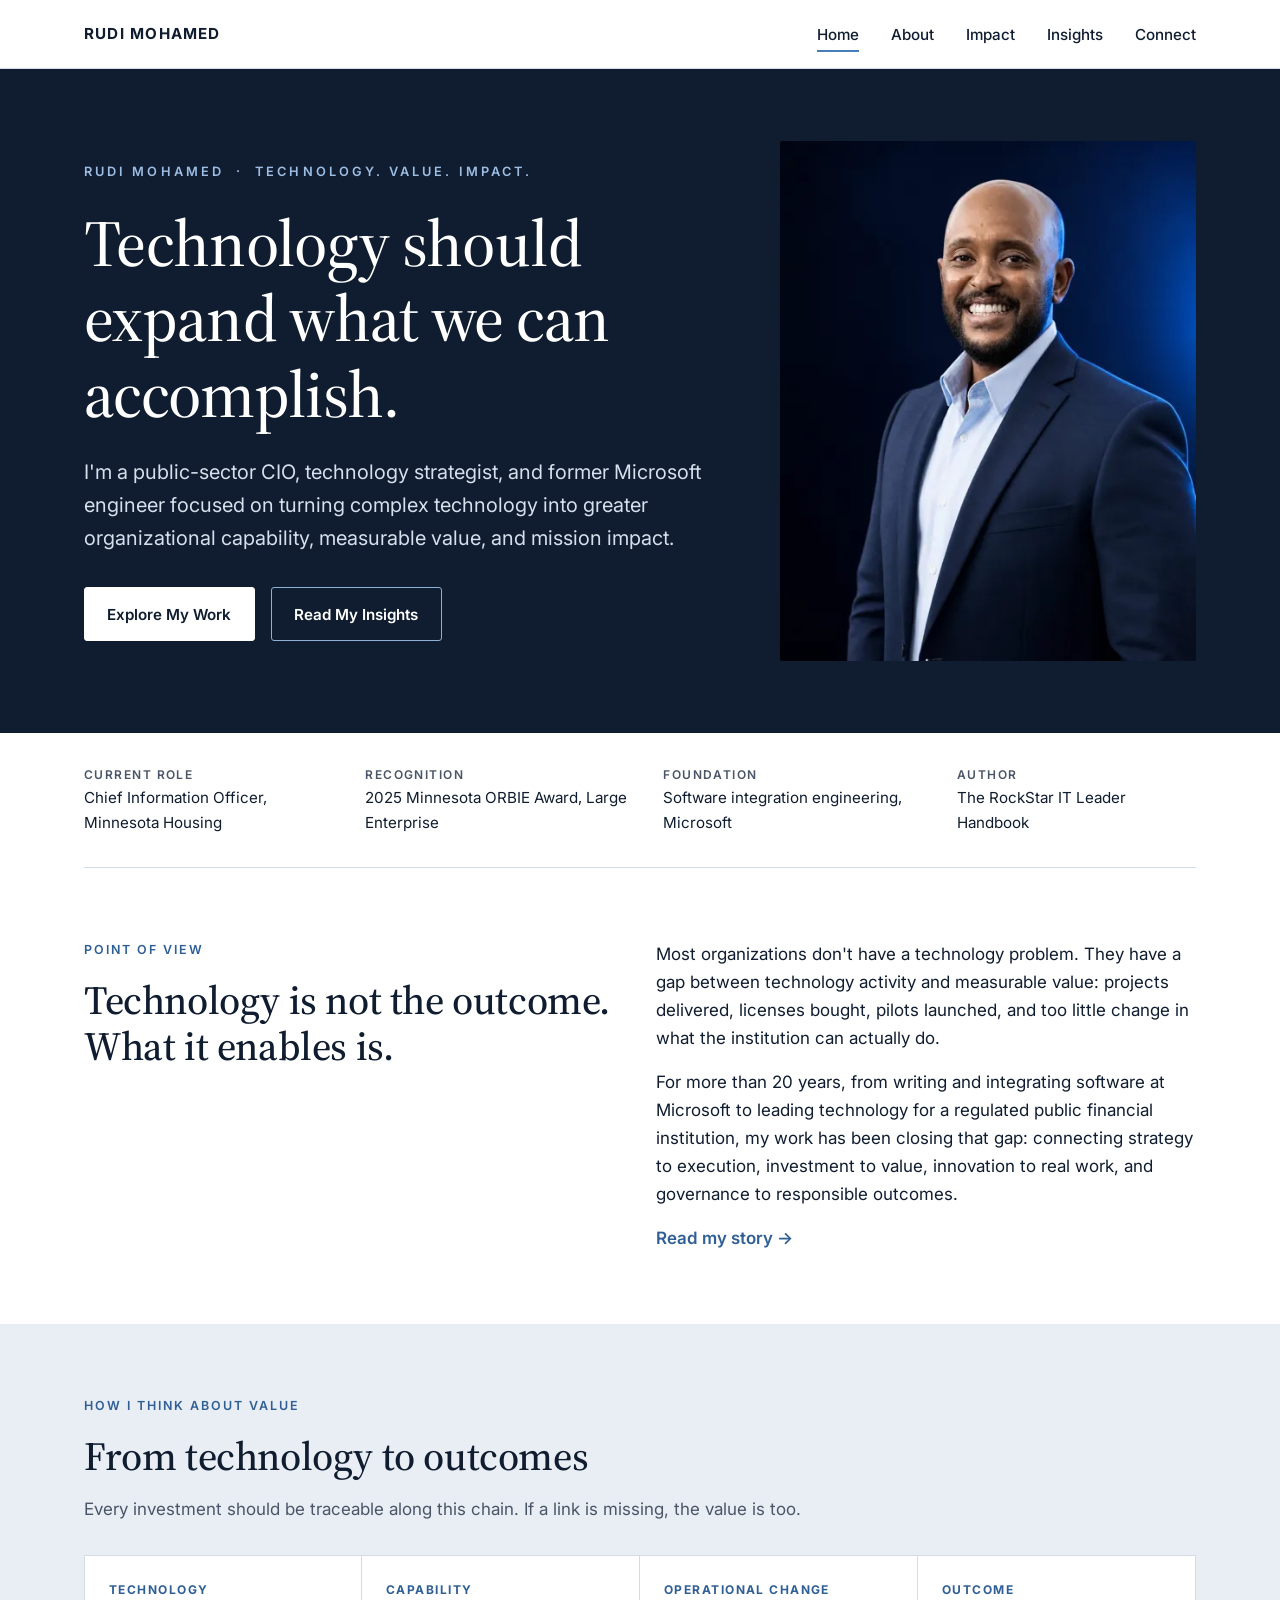
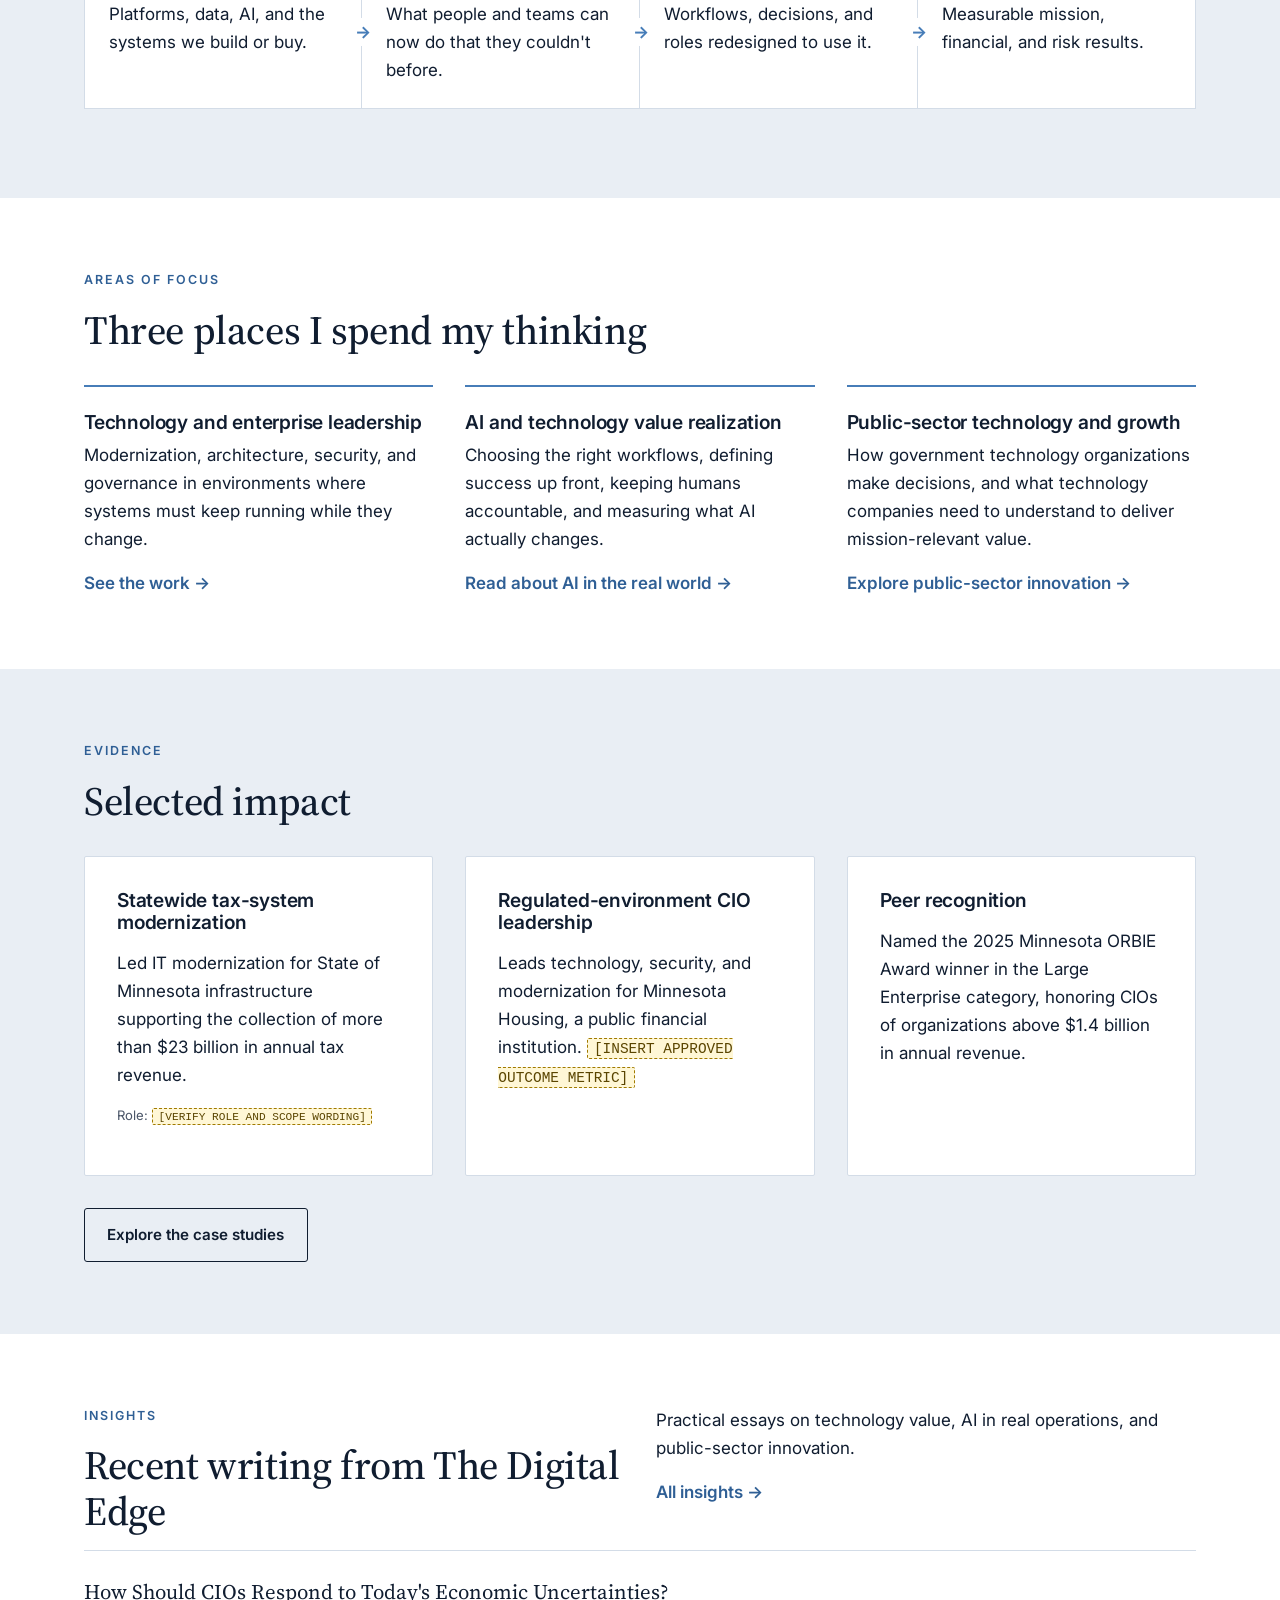
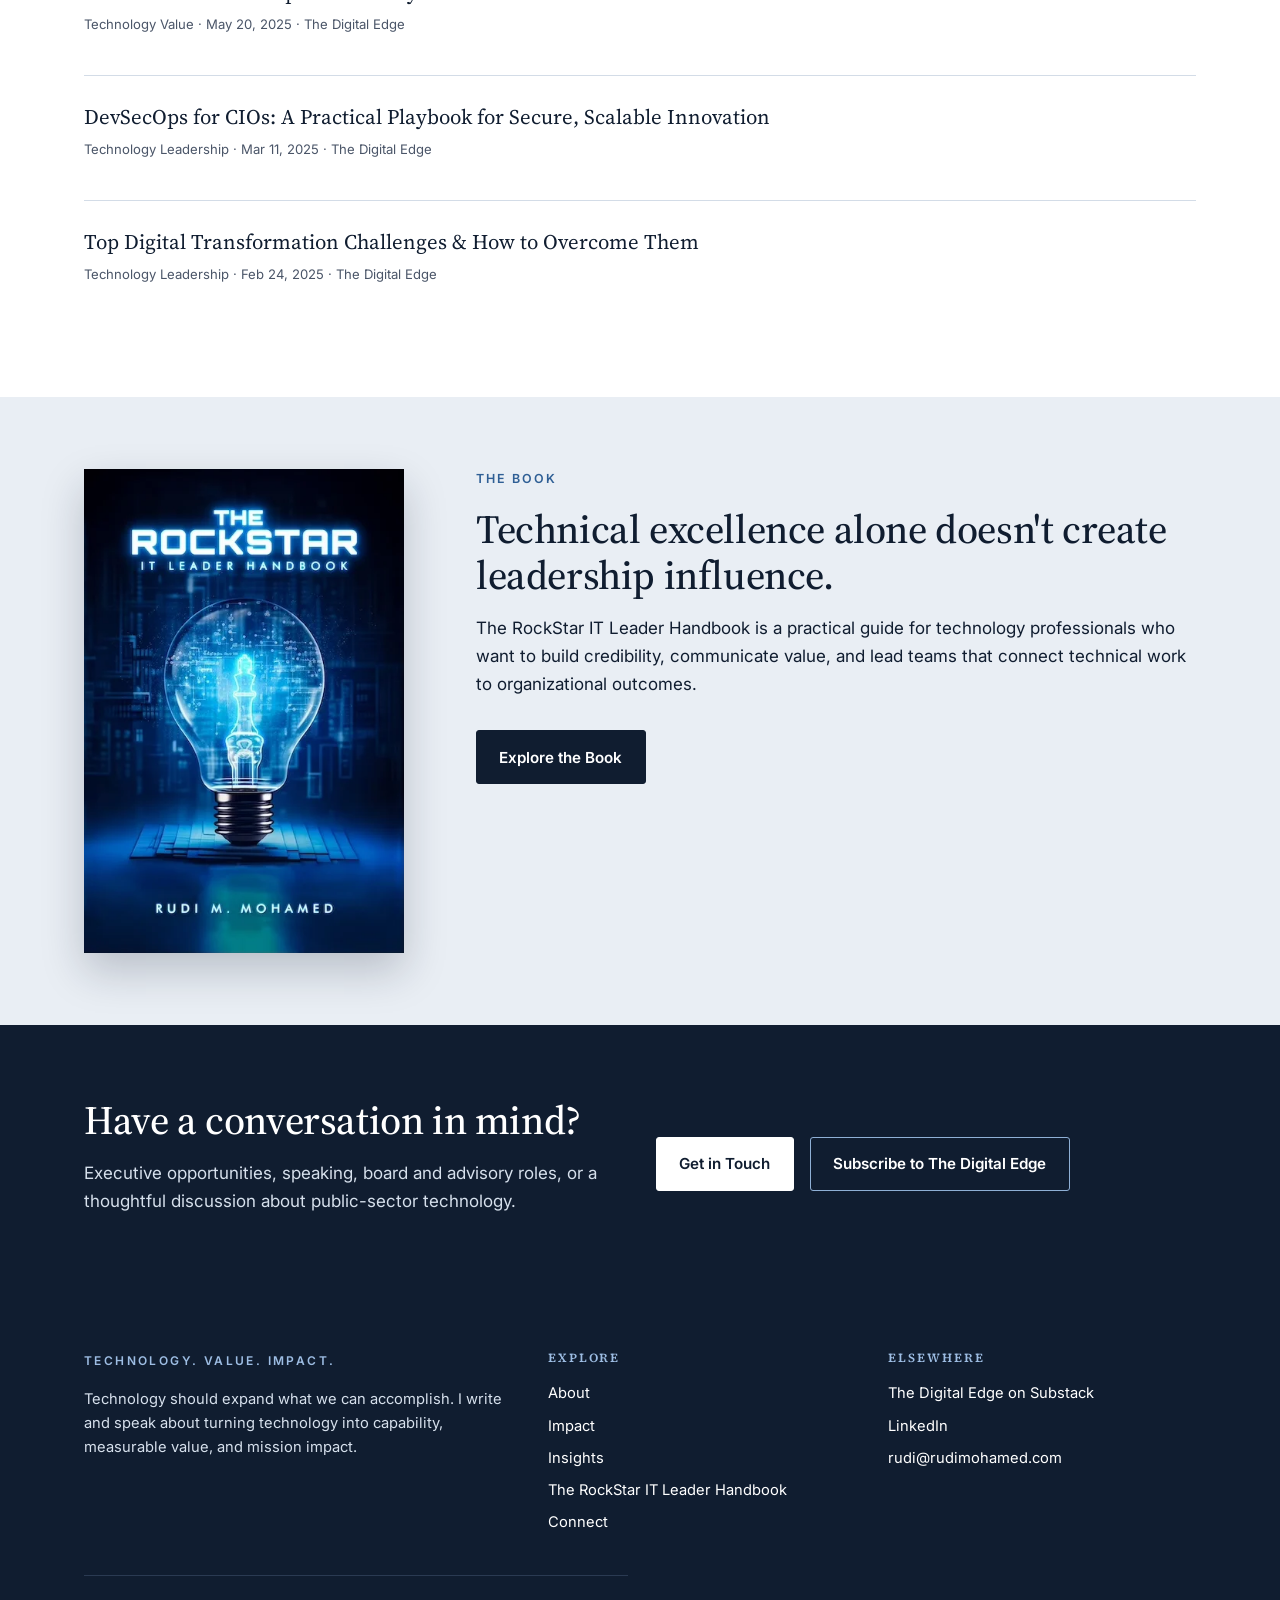
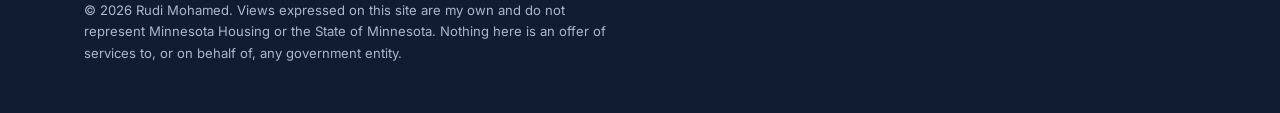
==== commit ad018410: "Credentials strip: single row on desktop; cache-bust stylesheet" ====
--- a/index.html
+++ b/index.html
@@ -18,7 +18,7 @@
 <link rel="icon" href="/assets/favicon.svg" type="image/svg+xml">
 <link rel="preconnect" href="https://fonts.googleapis.com"><link rel="preconnect" href="https://fonts.gstatic.com" crossorigin>
 <link rel="stylesheet" href="https://fonts.googleapis.com/css2?family=Inter:wght@400;500;600;700&family=Source+Serif+4:opsz,wght@8..60,500;8..60,600&display=swap">
-<link rel="stylesheet" href="/assets/site.css">
+<link rel="stylesheet" href="/assets/site.css?v=2">
 <script type="application/ld+json">{"@context": "https://schema.org", "@type": "Person", "@id": "https://rudimohamed.com/#rudi", "name": "Rudi Mohamed", "url": "https://rudimohamed.com/", "image": "https://rudimohamed.com/assets/rudi-portrait-960.webp", "jobTitle": "Chief Information Officer", "worksFor": {"@type": "GovernmentOrganization", "name": "Minnesota Housing"}, "award": "2025 Minnesota ORBIE Award, Large Enterprise category", "knowsAbout": ["Technology value realization", "Enterprise architecture", "AI governance", "Public-sector technology modernization", "Technology leadership"], "sameAs": ["https://www.linkedin.com/in/rudi-mohamed/", "https://rudimohamed.substack.com/"]}</script>
 </head>
 <body>
--- a/assets/site.css
+++ b/assets/site.css
@@ -74,7 +74,7 @@
 .card{border-top:2px solid var(--steel);padding-top:var(--s3)}
 .card h3{margin-bottom:var(--s1)}
 .panel{background:var(--white);border:1px solid var(--line);padding:var(--s4);border-radius:2px}
-.cred{display:flex;flex-wrap:wrap;gap:var(--s2) var(--s5);padding:var(--s4) 0;border-bottom:1px solid var(--line);font-size:.95rem}
+.cred{display:grid;grid-template-columns:repeat(4,auto);justify-content:space-between;gap:var(--s2) var(--s4);padding:var(--s4) 0;border-bottom:1px solid var(--line);font-size:.95rem}
 .cred strong{display:block;font-size:.75rem;letter-spacing:.12em;text-transform:uppercase;color:var(--muted);font-weight:600}
 .placeholder{background:#FFF7D6;border:1px dashed #A07A00;color:#5A4500;padding:.1rem .35rem;font-size:.85em;font-family:ui-monospace,Menlo,monospace;border-radius:2px}
 blockquote{margin:0;font-family:var(--serif);font-size:clamp(1.4rem,2.6vw,2rem);line-height:1.35;max-width:30ch}
@@ -131,3 +131,4 @@
 @media (max-width:760px){.footer-grid{grid-template-columns:1fr}}
 @media (prefers-reduced-motion:reduce){*{transition:none!important;animation:none!important;scroll-behavior:auto!important}}
 @media print{.site-header,.site-footer,.actions{display:none}}
+@media (max-width:860px){.cred{grid-template-columns:1fr 1fr}}@media (max-width:480px){.cred{grid-template-columns:1fr}}
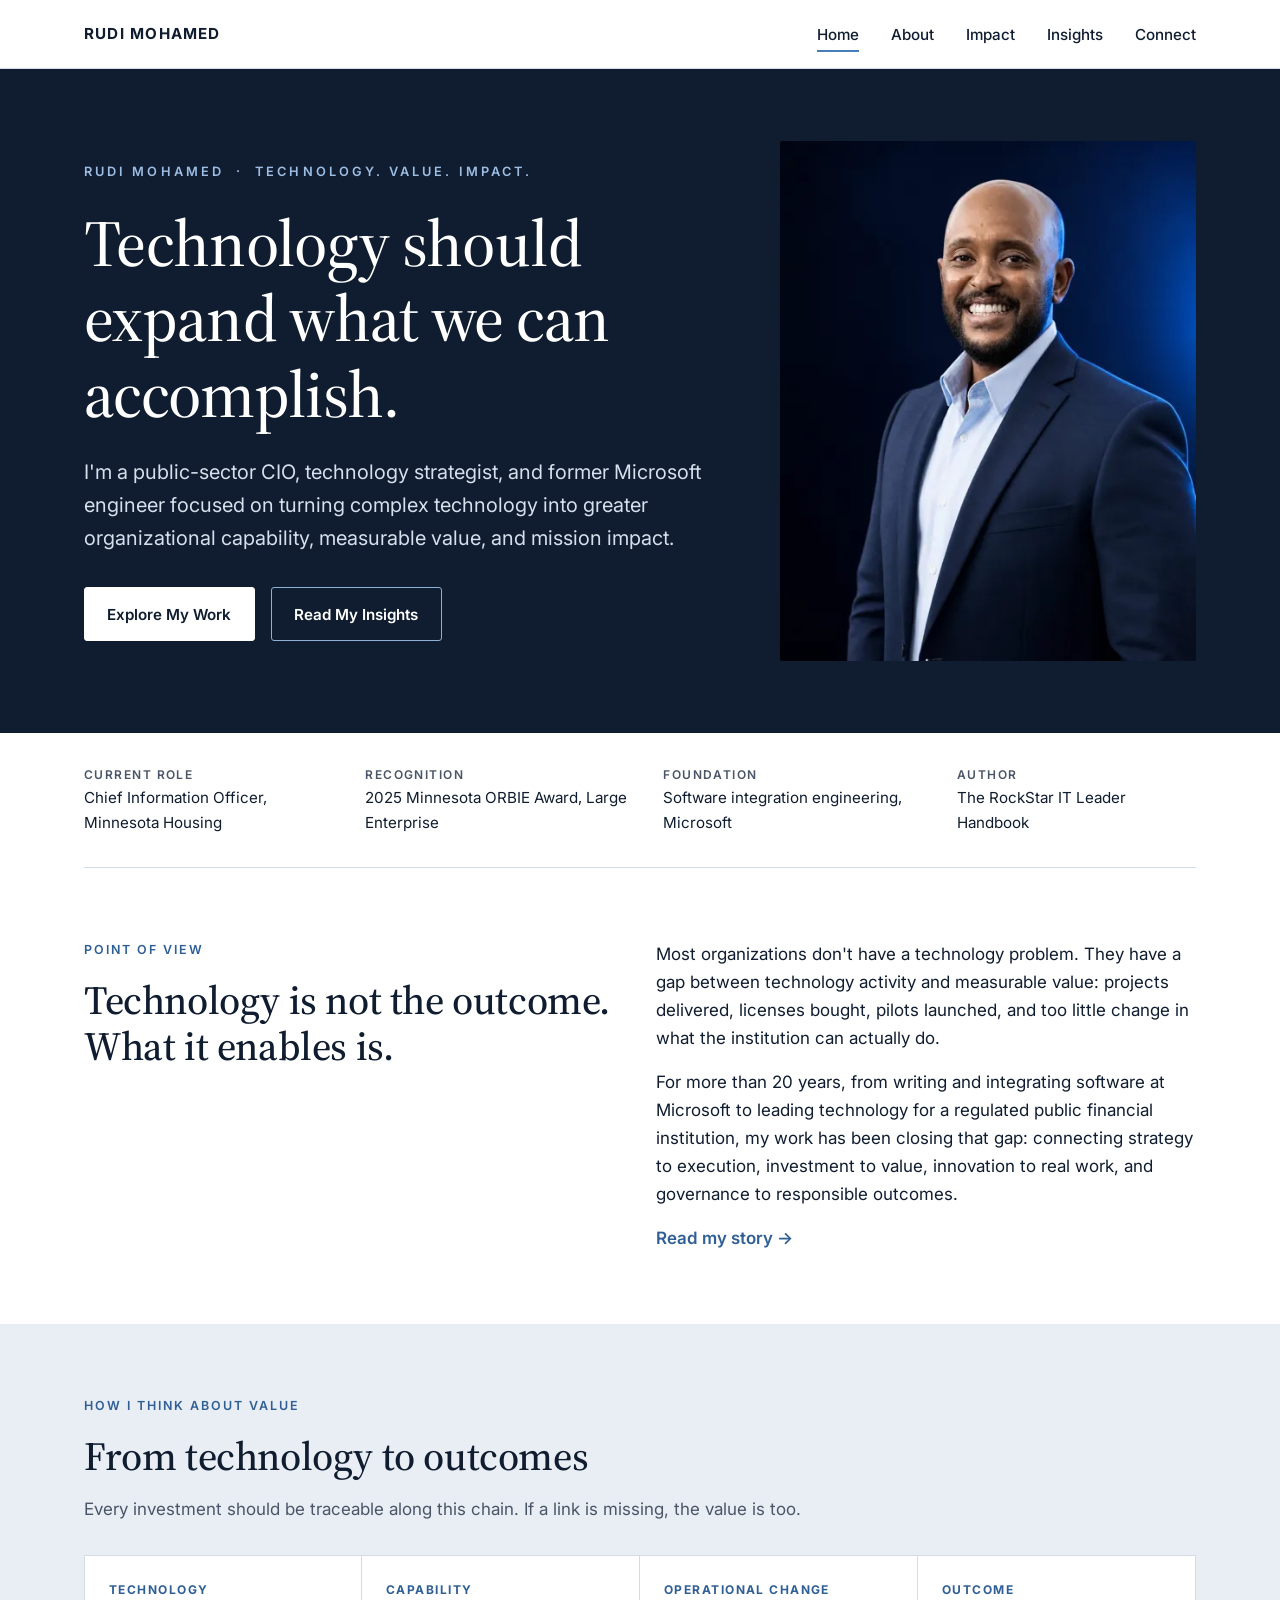
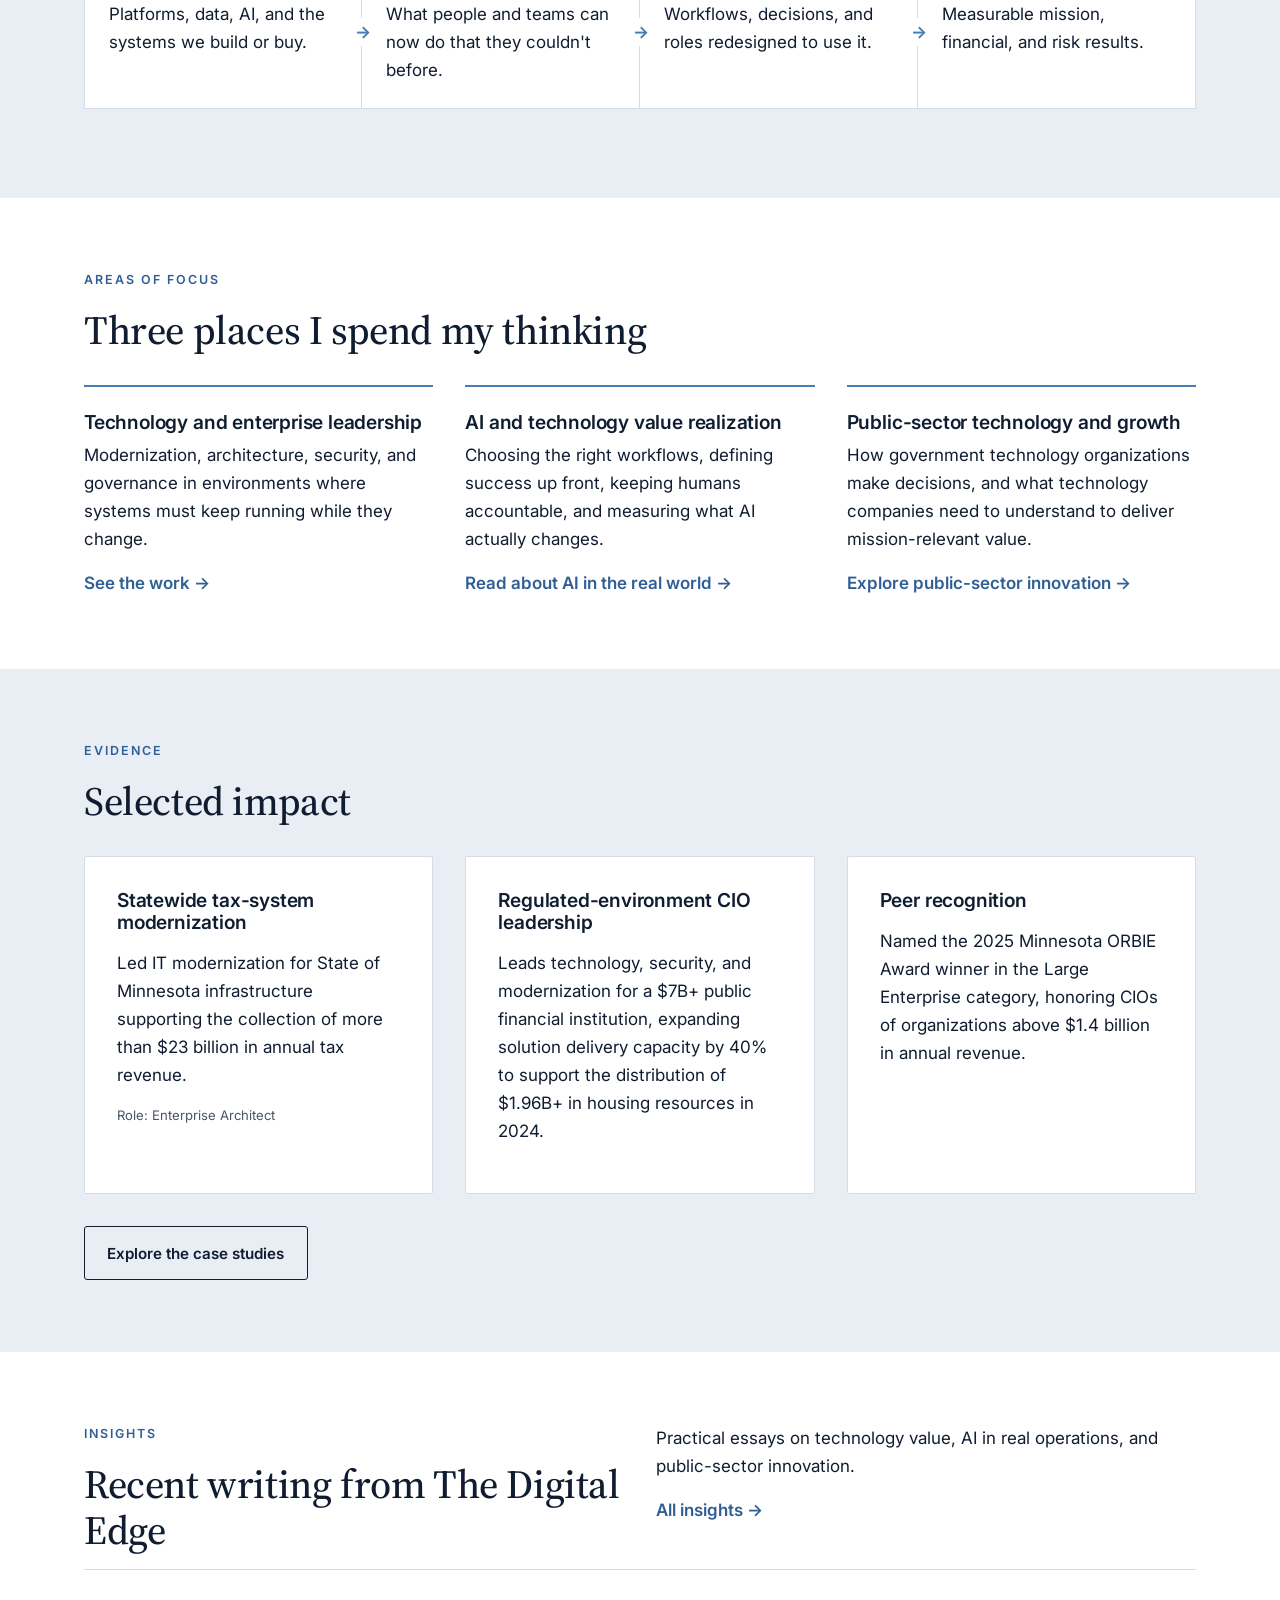
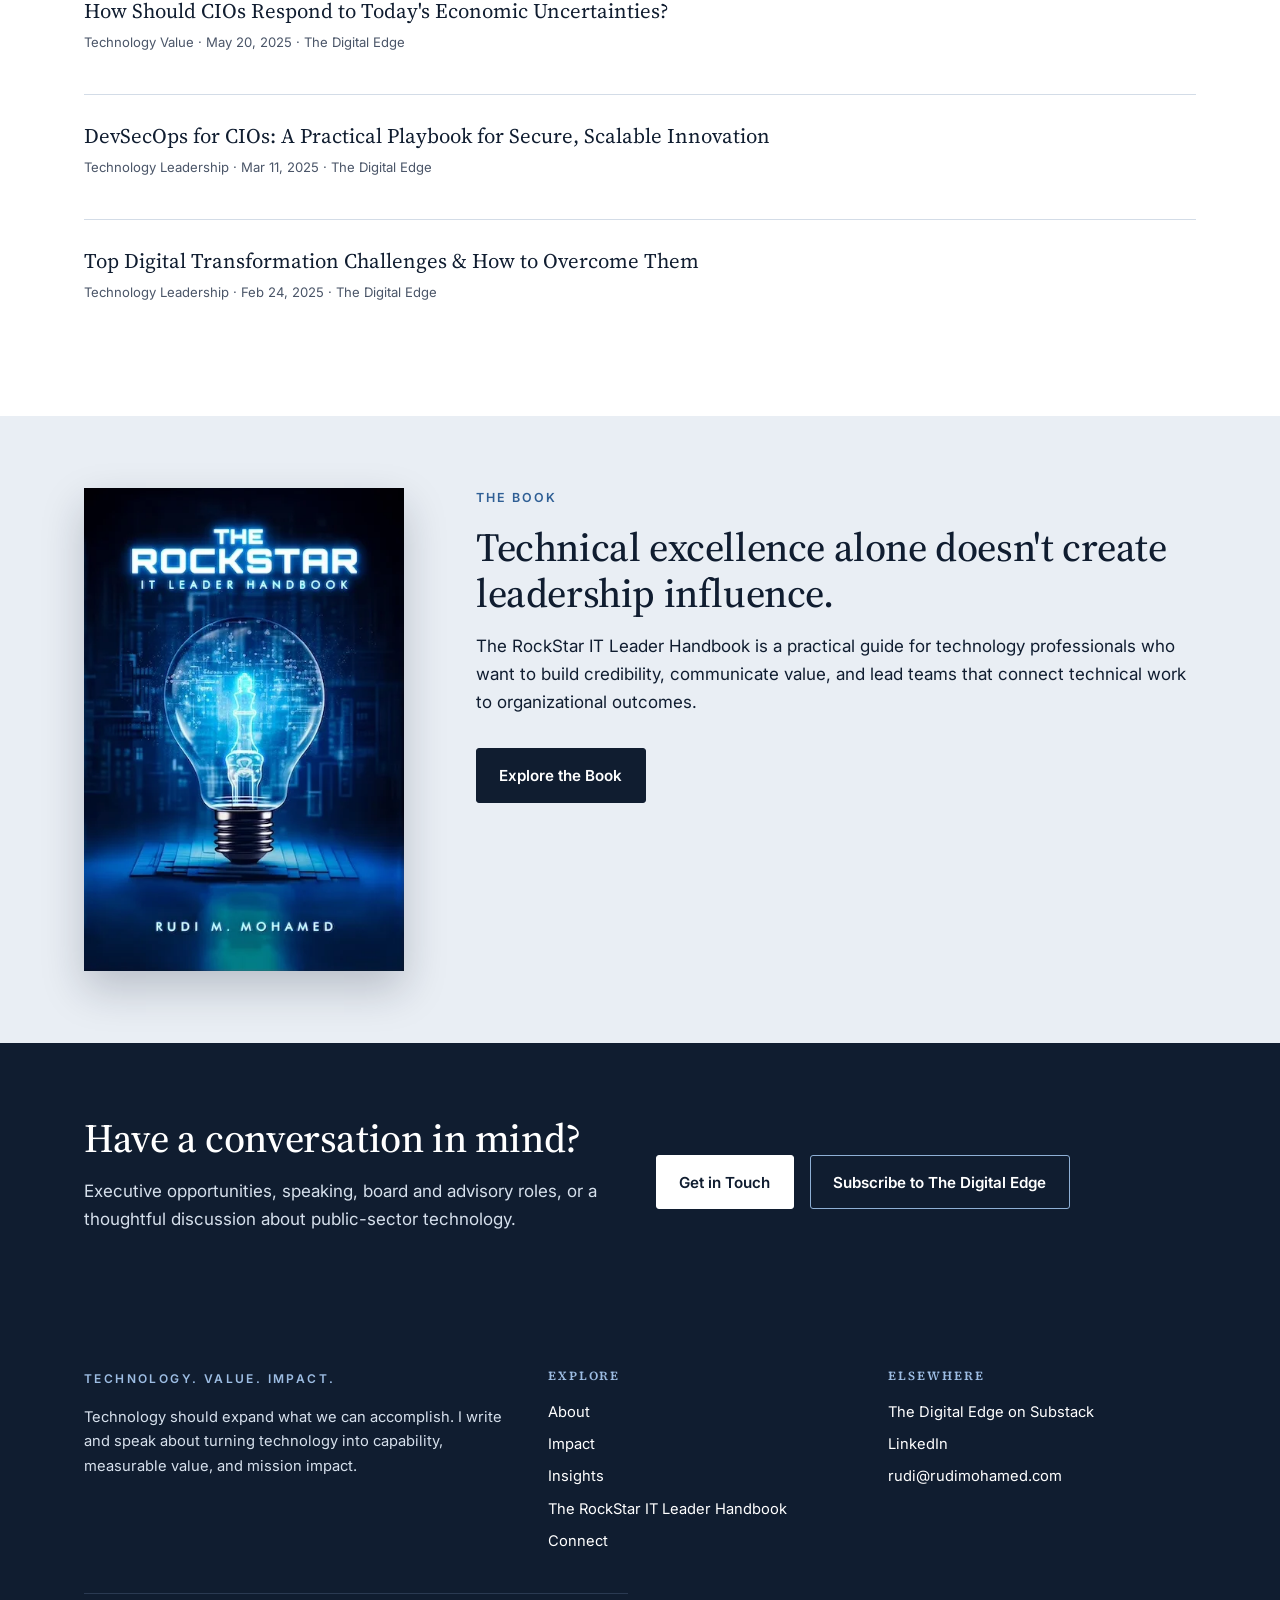
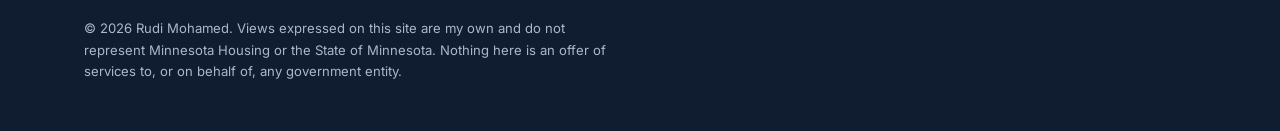
==== commit 4e25ad9d: "Update roles and metrics in evidence section" ====
--- a/index.html
+++ b/index.html
@@ -74,8 +74,8 @@
 <section class="band" aria-labelledby="evidence"><div class="wrap">
 <p class="eyebrow">Evidence</p><h2 id="evidence">Selected impact</h2>
 <div class="grid-3" style="margin-top:2rem">
-<div class="panel"><h3>Statewide tax-system modernization</h3><p>Led IT modernization for State of Minnesota infrastructure supporting the collection of more than $23 billion in annual tax revenue.</p><p class="meta">Role: <span class="placeholder">[VERIFY ROLE AND SCOPE WORDING]</span></p></div>
-<div class="panel"><h3>Regulated-environment CIO leadership</h3><p>Leads technology, security, and modernization for Minnesota Housing, a public financial institution. <span class="placeholder">[INSERT APPROVED OUTCOME METRIC]</span></p></div>
+<div class="panel"><h3>Statewide tax-system modernization</h3><p>Led IT modernization for State of Minnesota infrastructure supporting the collection of more than $23 billion in annual tax revenue.</p><p class="meta">Role: Enterprise Architect</p></div>
+<div class="panel"><h3>Regulated-environment CIO leadership</h3><p>Leads technology, security, and modernization for a $7B+ public financial institution, expanding solution delivery capacity by 40% to support the distribution of $1.96B+ in housing resources in 2024.</p></div>
 <div class="panel"><h3>Peer recognition</h3><p>Named the 2025 Minnesota ORBIE Award winner in the Large Enterprise category, honoring CIOs of organizations above $1.4 billion in annual revenue.</p></div>
 </div>
 <div class="actions"><a class="btn btn-secondary" href="/impact/">Explore the case studies</a></div></div></section>
